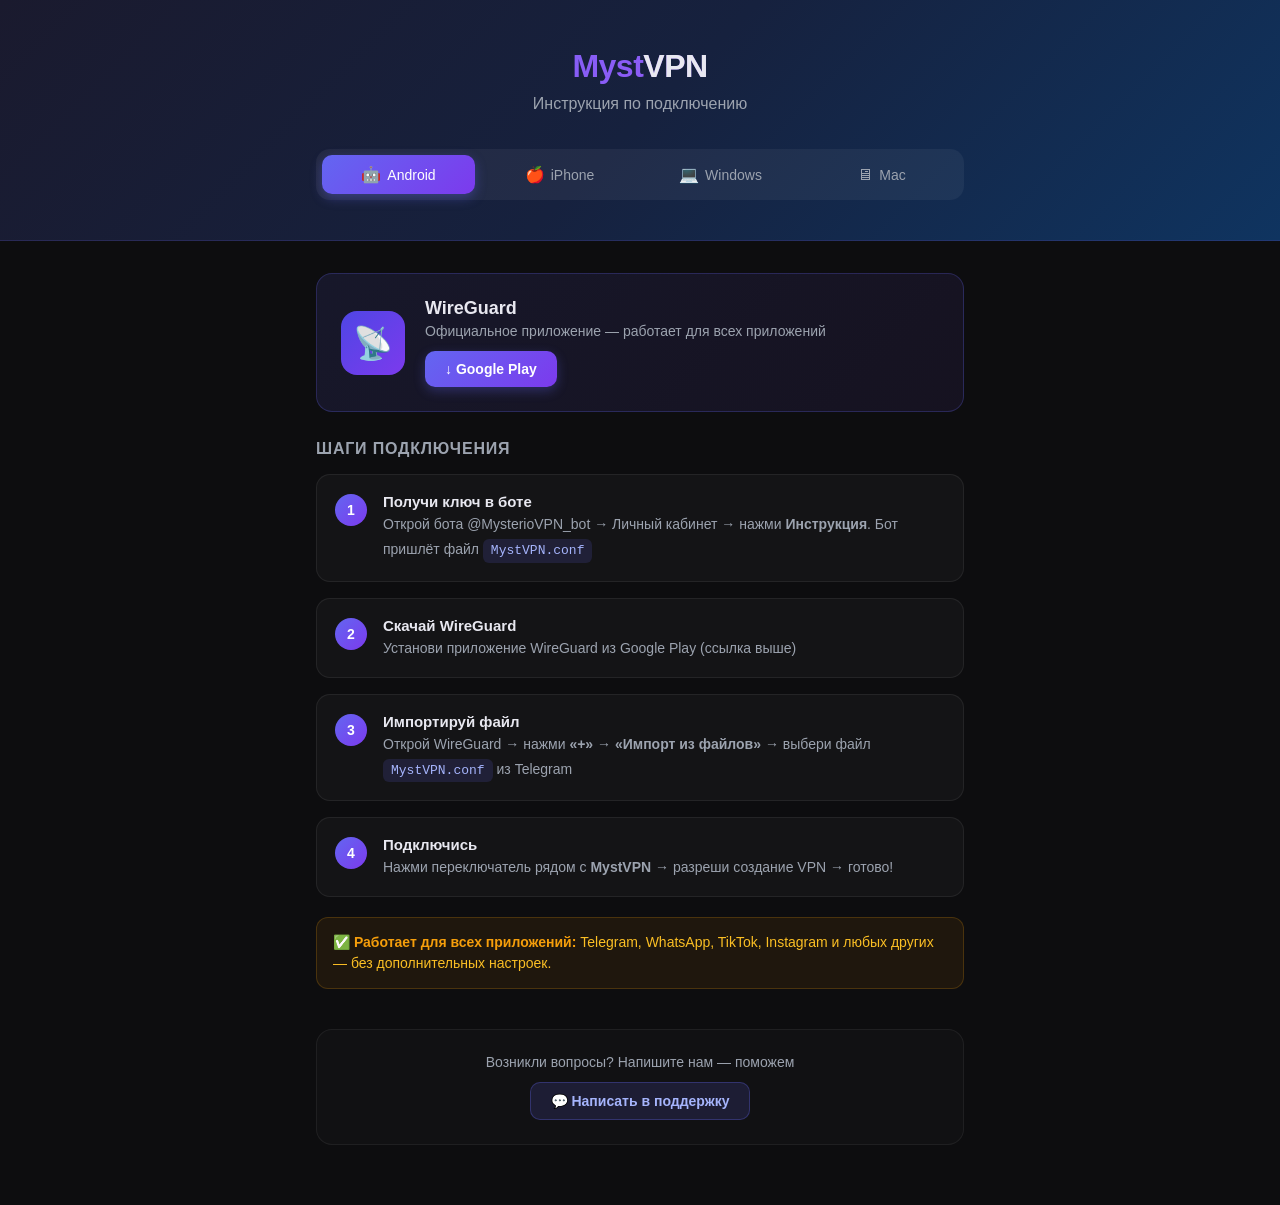
==== site/index.html @ f92db6dd "feat: сайт с инструкциями keybest.cc/guide + URL-кнопка в боте - site/index.html: красивый гайд по п" ====
<!DOCTYPE html>
<html lang="ru">
<head>
  <meta charset="UTF-8">
  <meta name="viewport" content="width=device-width, initial-scale=1.0">
  <title>MystVPN — Инструкция по подключению</title>
  <style>
    * { margin: 0; padding: 0; box-sizing: border-box; }

    body {
      font-family: -apple-system, BlinkMacSystemFont, 'Segoe UI', sans-serif;
      background: #0d0d0f;
      color: #e8e8f0;
      min-height: 100vh;
    }

    /* Header */
    header {
      background: linear-gradient(135deg, #1a1a2e 0%, #16213e 50%, #0f3460 100%);
      padding: 48px 20px 40px;
      text-align: center;
      border-bottom: 1px solid rgba(99,102,241,0.2);
    }

    .logo {
      font-size: 32px;
      font-weight: 800;
      background: linear-gradient(135deg, #6366f1, #8b5cf6, #a78bfa);
      -webkit-background-clip: text;
      -webkit-text-fill-color: transparent;
      background-clip: text;
      letter-spacing: -0.5px;
    }

    .logo span { color: #e8e8f0; -webkit-text-fill-color: #e8e8f0; }

    header p {
      margin-top: 10px;
      color: #9ca3af;
      font-size: 16px;
    }

    /* Tabs */
    .tabs-wrapper {
      max-width: 680px;
      margin: 36px auto 0;
      padding: 0 16px;
    }

    .tabs {
      display: flex;
      gap: 8px;
      background: rgba(255,255,255,0.05);
      border-radius: 14px;
      padding: 6px;
    }

    .tab {
      flex: 1;
      padding: 10px 8px;
      border: none;
      background: transparent;
      color: #9ca3af;
      font-size: 14px;
      font-weight: 500;
      border-radius: 10px;
      cursor: pointer;
      transition: all 0.2s;
      display: flex;
      align-items: center;
      justify-content: center;
      gap: 6px;
    }

    .tab:hover { color: #e8e8f0; background: rgba(255,255,255,0.06); }

    .tab.active {
      background: linear-gradient(135deg, #6366f1, #7c3aed);
      color: #fff;
      box-shadow: 0 4px 12px rgba(99,102,241,0.35);
    }

    .tab-icon { font-size: 16px; }

    /* Content */
    .content {
      max-width: 680px;
      margin: 0 auto;
      padding: 32px 16px 60px;
    }

    .platform { display: none; }
    .platform.active { display: block; }

    /* Download card */
    .download-card {
      background: linear-gradient(135deg, rgba(99,102,241,0.12), rgba(139,92,246,0.08));
      border: 1px solid rgba(99,102,241,0.25);
      border-radius: 16px;
      padding: 24px;
      margin-bottom: 28px;
      display: flex;
      align-items: center;
      gap: 20px;
    }

    .app-icon {
      width: 64px;
      height: 64px;
      border-radius: 16px;
      background: linear-gradient(135deg, #4f46e5, #7c3aed);
      display: flex;
      align-items: center;
      justify-content: center;
      font-size: 32px;
      flex-shrink: 0;
    }

    .app-info h3 { font-size: 18px; font-weight: 700; margin-bottom: 4px; }
    .app-info p { color: #9ca3af; font-size: 14px; margin-bottom: 12px; }

    .btn-download {
      display: inline-flex;
      align-items: center;
      gap: 8px;
      background: linear-gradient(135deg, #6366f1, #7c3aed);
      color: #fff;
      text-decoration: none;
      padding: 10px 20px;
      border-radius: 10px;
      font-size: 14px;
      font-weight: 600;
      transition: all 0.2s;
      box-shadow: 0 4px 12px rgba(99,102,241,0.3);
    }

    .btn-download:hover {
      transform: translateY(-1px);
      box-shadow: 0 6px 18px rgba(99,102,241,0.45);
    }

    /* Steps */
    .steps-title {
      font-size: 16px;
      font-weight: 700;
      color: #9ca3af;
      text-transform: uppercase;
      letter-spacing: 0.8px;
      margin-bottom: 16px;
    }

    .step {
      display: flex;
      gap: 16px;
      margin-bottom: 16px;
      background: rgba(255,255,255,0.03);
      border: 1px solid rgba(255,255,255,0.07);
      border-radius: 14px;
      padding: 18px;
      transition: border-color 0.2s;
    }

    .step:hover { border-color: rgba(99,102,241,0.3); }

    .step-num {
      width: 32px;
      height: 32px;
      border-radius: 50%;
      background: linear-gradient(135deg, #6366f1, #7c3aed);
      display: flex;
      align-items: center;
      justify-content: center;
      font-size: 14px;
      font-weight: 700;
      color: #fff;
      flex-shrink: 0;
      margin-top: 1px;
    }

    .step-body h4 { font-size: 15px; font-weight: 600; margin-bottom: 4px; }
    .step-body p { color: #9ca3af; font-size: 14px; line-height: 1.5; }

    .step-body code {
      display: inline-block;
      background: rgba(99,102,241,0.15);
      color: #a5b4fc;
      padding: 2px 8px;
      border-radius: 6px;
      font-family: 'SF Mono', Monaco, monospace;
      font-size: 13px;
      margin-top: 4px;
    }

    /* Note */
    .note {
      background: rgba(245,158,11,0.08);
      border: 1px solid rgba(245,158,11,0.2);
      border-radius: 12px;
      padding: 14px 16px;
      margin-top: 20px;
      color: #fbbf24;
      font-size: 14px;
      line-height: 1.5;
    }

    .note strong { color: #f59e0b; }

    /* Support */
    .support {
      text-align: center;
      margin-top: 40px;
      padding: 24px;
      background: rgba(255,255,255,0.02);
      border: 1px solid rgba(255,255,255,0.06);
      border-radius: 16px;
    }

    .support p { color: #9ca3af; font-size: 14px; margin-bottom: 12px; }

    .btn-support {
      display: inline-flex;
      align-items: center;
      gap: 8px;
      background: rgba(99,102,241,0.15);
      border: 1px solid rgba(99,102,241,0.3);
      color: #a5b4fc;
      text-decoration: none;
      padding: 10px 20px;
      border-radius: 10px;
      font-size: 14px;
      font-weight: 600;
      transition: all 0.2s;
    }

    .btn-support:hover {
      background: rgba(99,102,241,0.25);
      color: #c4b5fd;
    }

    @media (max-width: 480px) {
      .tab { font-size: 12px; padding: 9px 4px; }
      .tab-icon { font-size: 14px; }
      .download-card { flex-direction: column; text-align: center; }
    }
  </style>
</head>
<body>

<header>
  <div class="logo">Myst<span>VPN</span></div>
  <p>Инструкция по подключению</p>

  <div class="tabs-wrapper">
    <div class="tabs">
      <button class="tab active" onclick="switchTab('android')">
        <span class="tab-icon">🤖</span> Android
      </button>
      <button class="tab" onclick="switchTab('ios')">
        <span class="tab-icon">🍎</span> iPhone
      </button>
      <button class="tab" onclick="switchTab('windows')">
        <span class="tab-icon">💻</span> Windows
      </button>
      <button class="tab" onclick="switchTab('mac')">
        <span class="tab-icon">🖥</span> Mac
      </button>
    </div>
  </div>
</header>

<div class="content">

  <!-- ANDROID -->
  <div class="platform active" id="android">
    <div class="download-card">
      <div class="app-icon">📡</div>
      <div class="app-info">
        <h3>WireGuard</h3>
        <p>Официальное приложение — работает для всех приложений</p>
        <a class="btn-download" href="https://play.google.com/store/apps/details?id=com.wireguard.android" target="_blank">
          ↓ Google Play
        </a>
      </div>
    </div>

    <p class="steps-title">Шаги подключения</p>

    <div class="step">
      <div class="step-num">1</div>
      <div class="step-body">
        <h4>Получи ключ в боте</h4>
        <p>Открой бота @MysterioVPN_bot → Личный кабинет → нажми <strong>Инструкция</strong>. Бот пришлёт файл <code>MystVPN.conf</code></p>
      </div>
    </div>

    <div class="step">
      <div class="step-num">2</div>
      <div class="step-body">
        <h4>Скачай WireGuard</h4>
        <p>Установи приложение WireGuard из Google Play (ссылка выше)</p>
      </div>
    </div>

    <div class="step">
      <div class="step-num">3</div>
      <div class="step-body">
        <h4>Импортируй файл</h4>
        <p>Открой WireGuard → нажми <strong>«+»</strong> → <strong>«Импорт из файлов»</strong> → выбери файл <code>MystVPN.conf</code> из Telegram</p>
      </div>
    </div>

    <div class="step">
      <div class="step-num">4</div>
      <div class="step-body">
        <h4>Подключись</h4>
        <p>Нажми переключатель рядом с <strong>MystVPN</strong> → разреши создание VPN → готово!</p>
      </div>
    </div>

    <div class="note">
      <strong>✅ Работает для всех приложений:</strong> Telegram, WhatsApp, TikTok, Instagram и любых других — без дополнительных настроек.
    </div>
  </div>

  <!-- IOS -->
  <div class="platform" id="ios">
    <div class="download-card">
      <div class="app-icon">📡</div>
      <div class="app-info">
        <h3>WireGuard</h3>
        <p>Официальное приложение для iPhone и iPad</p>
        <a class="btn-download" href="https://apps.apple.com/us/app/wireguard/id1441195209" target="_blank">
          ↓ App Store
        </a>
      </div>
    </div>

    <p class="steps-title">Шаги подключения</p>

    <div class="step">
      <div class="step-num">1</div>
      <div class="step-body">
        <h4>Получи ключ в боте</h4>
        <p>Открой бота @MysterioVPN_bot → Личный кабинет → нажми <strong>Инструкция</strong>. Бот пришлёт файл <code>MystVPN.conf</code></p>
      </div>
    </div>

    <div class="step">
      <div class="step-num">2</div>
      <div class="step-body">
        <h4>Скачай WireGuard</h4>
        <p>Установи приложение WireGuard из App Store (ссылка выше)</p>
      </div>
    </div>

    <div class="step">
      <div class="step-num">3</div>
      <div class="step-body">
        <h4>Импортируй файл</h4>
        <p>В Telegram нажми на файл <code>MystVPN.conf</code> → кнопка «Поделиться» → выбери <strong>WireGuard</strong> → нажми «Добавить тоннель»</p>
      </div>
    </div>

    <div class="step">
      <div class="step-num">4</div>
      <div class="step-body">
        <h4>Подключись</h4>
        <p>Открой WireGuard → включи переключатель <strong>MystVPN</strong> → разреши настройки VPN → готово!</p>
      </div>
    </div>

    <div class="note">
      <strong>✅ Работает для всех приложений:</strong> Telegram, WhatsApp, TikTok, Instagram и любых других — без дополнительных настроек.
    </div>
  </div>

  <!-- WINDOWS -->
  <div class="platform" id="windows">
    <div class="download-card">
      <div class="app-icon">📡</div>
      <div class="app-info">
        <h3>WireGuard для Windows</h3>
        <p>Официальный клиент от разработчиков WireGuard</p>
        <a class="btn-download" href="https://download.wireguard.com/windows-client/wireguard-installer.exe" target="_blank">
          ↓ Скачать .exe
        </a>
      </div>
    </div>

    <p class="steps-title">Шаги подключения</p>

    <div class="step">
      <div class="step-num">1</div>
      <div class="step-body">
        <h4>Получи ключ в боте</h4>
        <p>Открой бота @MysterioVPN_bot → Личный кабинет → нажми <strong>Инструкция</strong>. Бот пришлёт файл <code>MystVPN.conf</code> — сохрани его</p>
      </div>
    </div>

    <div class="step">
      <div class="step-num">2</div>
      <div class="step-body">
        <h4>Установи WireGuard</h4>
        <p>Скачай и запусти установщик по ссылке выше (требуются права администратора)</p>
      </div>
    </div>

    <div class="step">
      <div class="step-num">3</div>
      <div class="step-body">
        <h4>Импортируй туннель</h4>
        <p>Открой WireGuard → кнопка <strong>«Импортировать туннель(и) из файла»</strong> → выбери скачанный файл <code>MystVPN.conf</code></p>
      </div>
    </div>

    <div class="step">
      <div class="step-num">4</div>
      <div class="step-body">
        <h4>Активируй</h4>
        <p>Нажми кнопку <strong>«Активировать»</strong> рядом с MystVPN → статус сменится на «Активен»</p>
      </div>
    </div>
  </div>

  <!-- MAC -->
  <div class="platform" id="mac">
    <div class="download-card">
      <div class="app-icon">📡</div>
      <div class="app-info">
        <h3>WireGuard для Mac</h3>
        <p>Официальное приложение из Mac App Store</p>
        <a class="btn-download" href="https://apps.apple.com/us/app/wireguard/id1451685025" target="_blank">
          ↓ Mac App Store
        </a>
      </div>
    </div>

    <p class="steps-title">Шаги подключения</p>

    <div class="step">
      <div class="step-num">1</div>
      <div class="step-body">
        <h4>Получи ключ в боте</h4>
        <p>Открой бота @MysterioVPN_bot → Личный кабинет → нажми <strong>Инструкция</strong>. Бот пришлёт файл <code>MystVPN.conf</code></p>
      </div>
    </div>

    <div class="step">
      <div class="step-num">2</div>
      <div class="step-body">
        <h4>Установи WireGuard</h4>
        <p>Установи из Mac App Store по ссылке выше</p>
      </div>
    </div>

    <div class="step">
      <div class="step-num">3</div>
      <div class="step-body">
        <h4>Импортируй туннель</h4>
        <p>Открой WireGuard → <strong>File → Import Tunnel(s) from File</strong> → выбери <code>MystVPN.conf</code></p>
      </div>
    </div>

    <div class="step">
      <div class="step-num">4</div>
      <div class="step-body">
        <h4>Активируй</h4>
        <p>Нажми кнопку <strong>«Activate»</strong> → разреши добавление конфигурации VPN → готово!</p>
      </div>
    </div>
  </div>

  <!-- Support -->
  <div class="support">
    <p>Возникли вопросы? Напишите нам — поможем</p>
    <a class="btn-support" href="https://t.me/Myst_support" target="_blank">
      💬 Написать в поддержку
    </a>
  </div>

</div>

<script>
  function switchTab(platform) {
    document.querySelectorAll('.tab').forEach(t => t.classList.remove('active'));
    document.querySelectorAll('.platform').forEach(p => p.classList.remove('active'));
    event.currentTarget.classList.add('active');
    document.getElementById(platform).classList.add('active');
  }
</script>

</body>
</html>
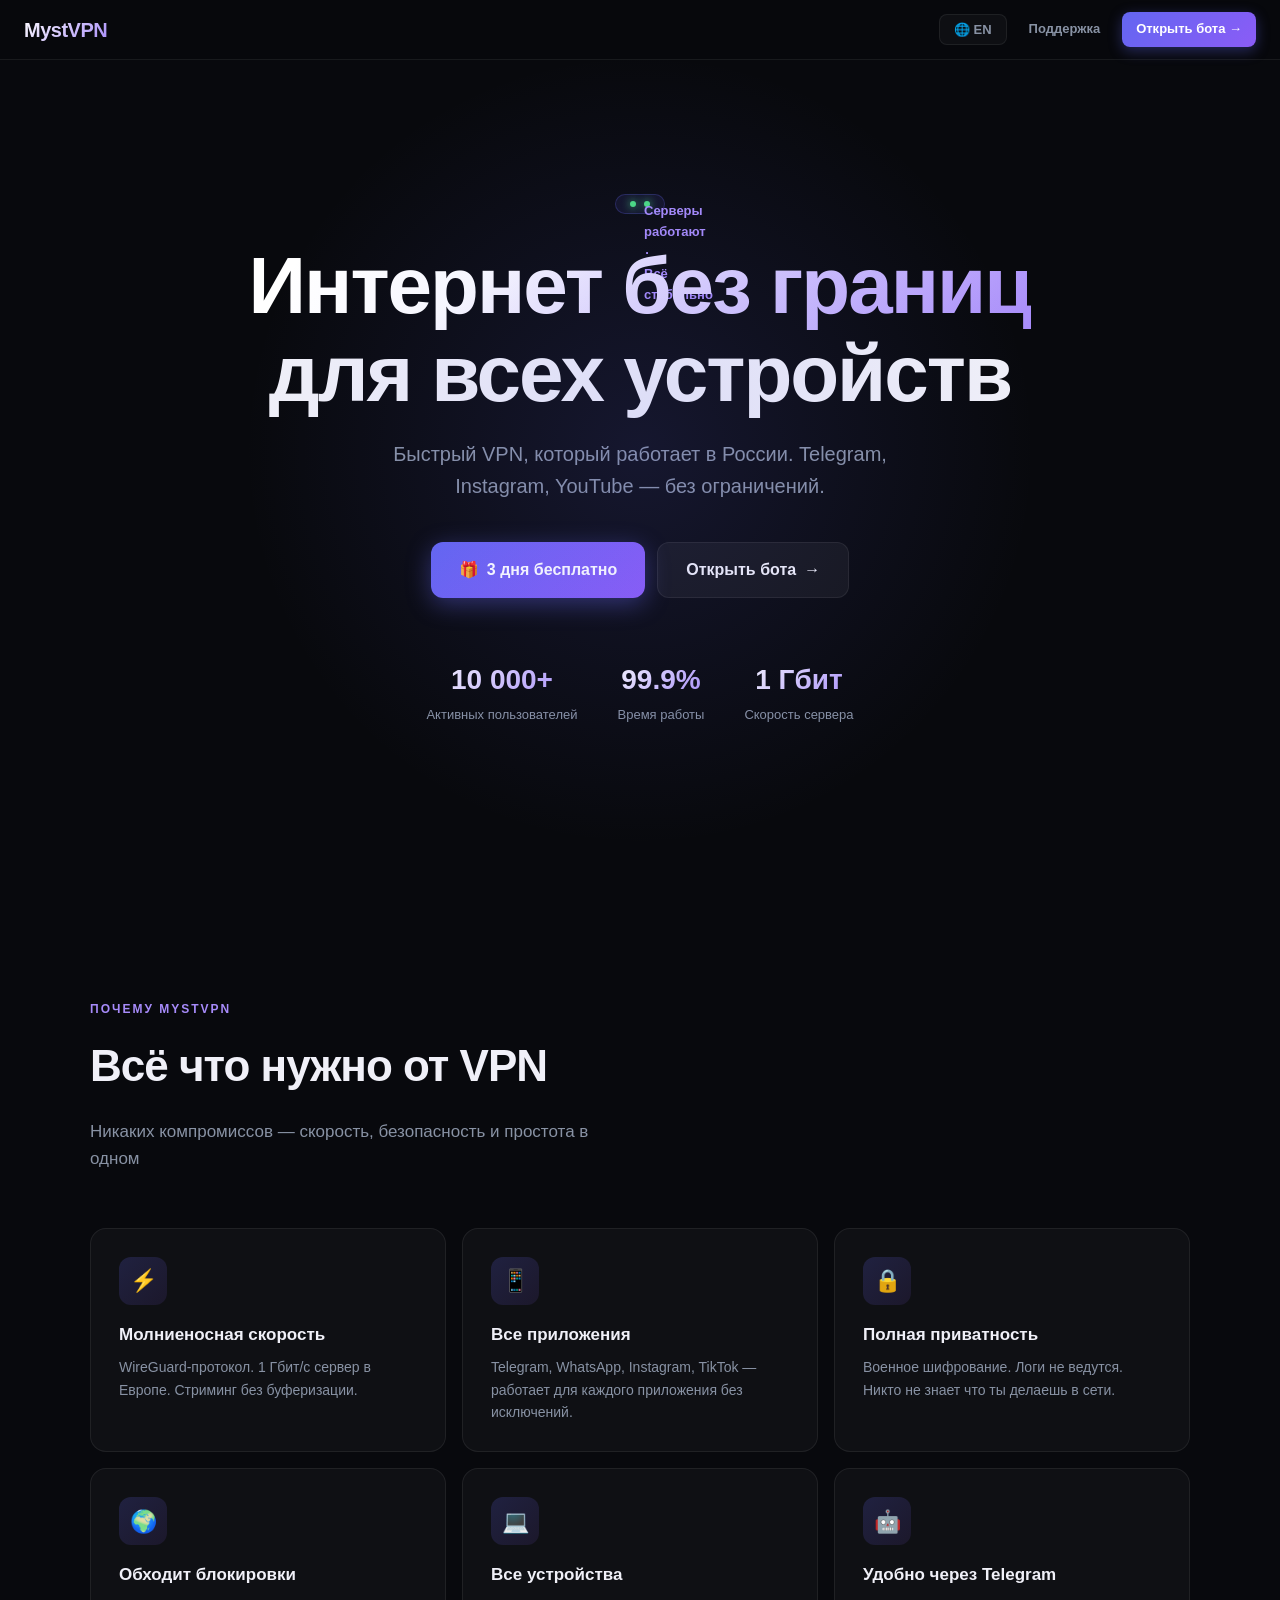
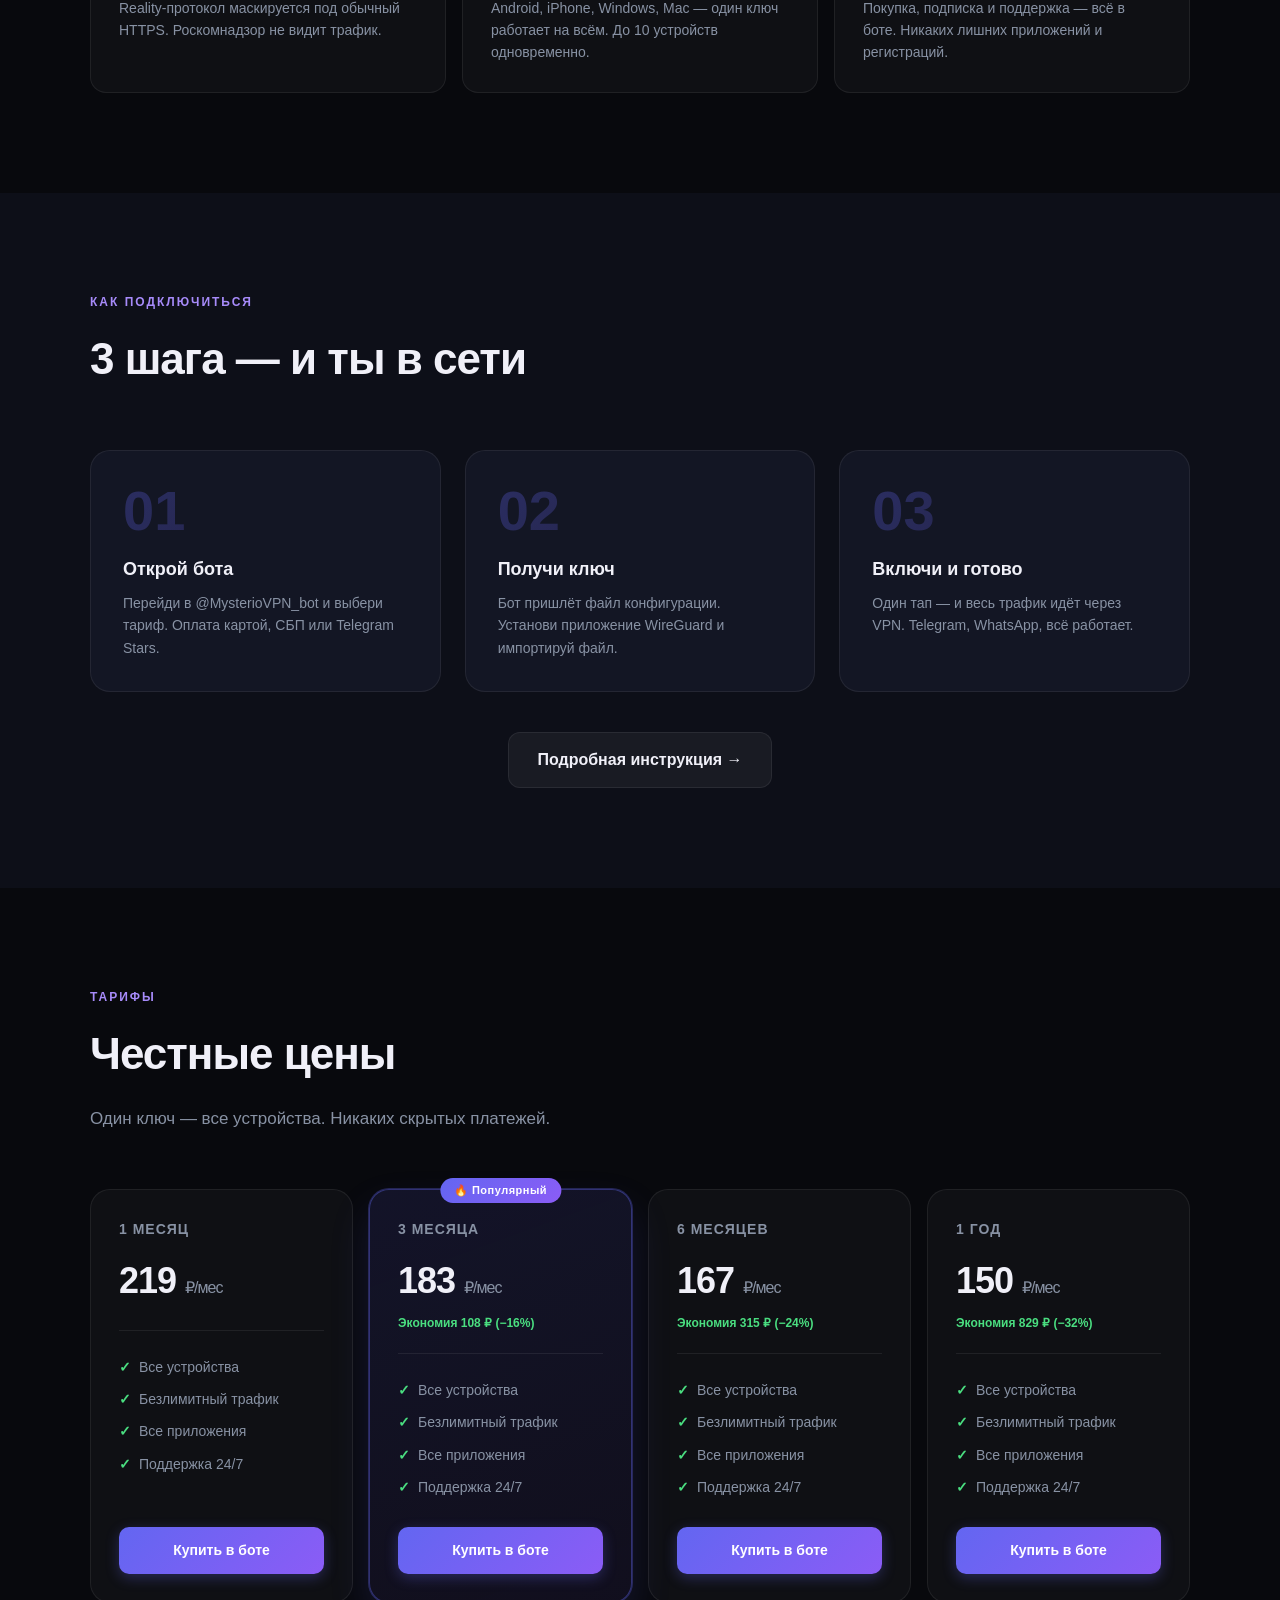
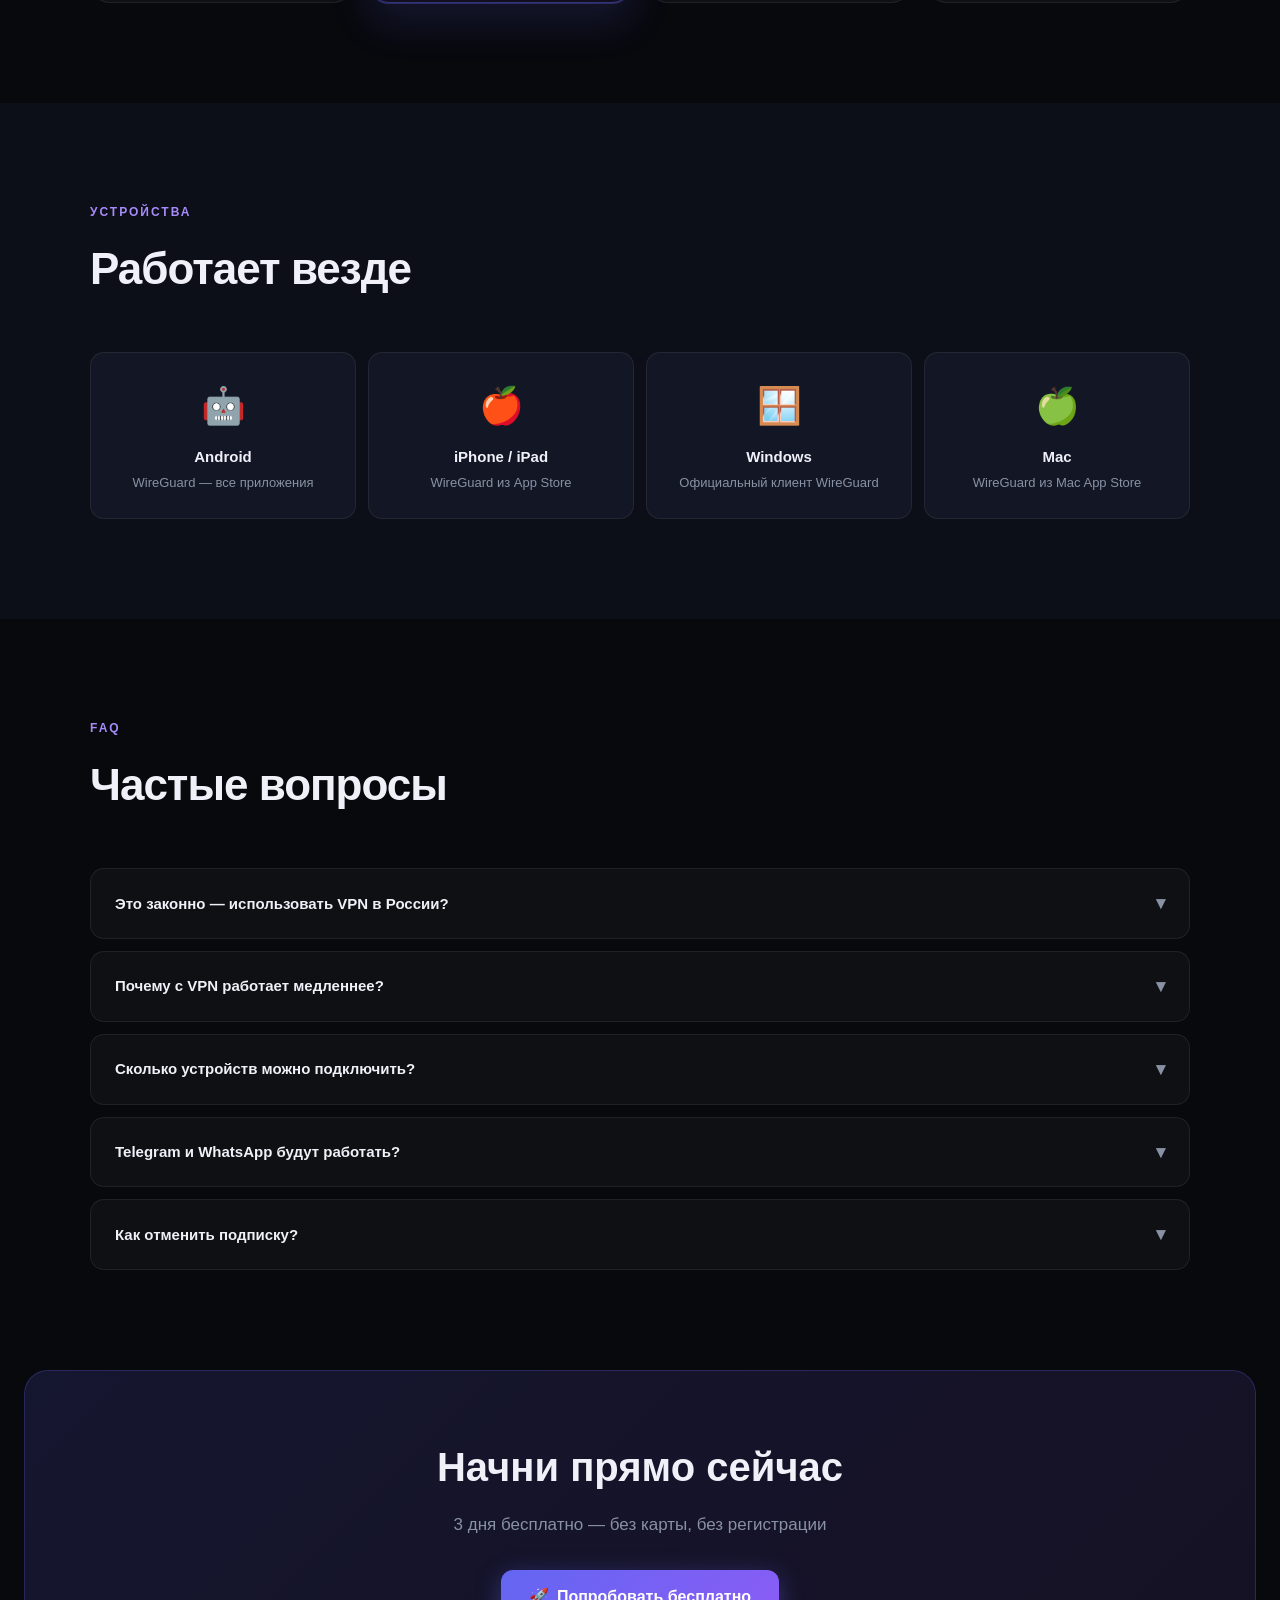
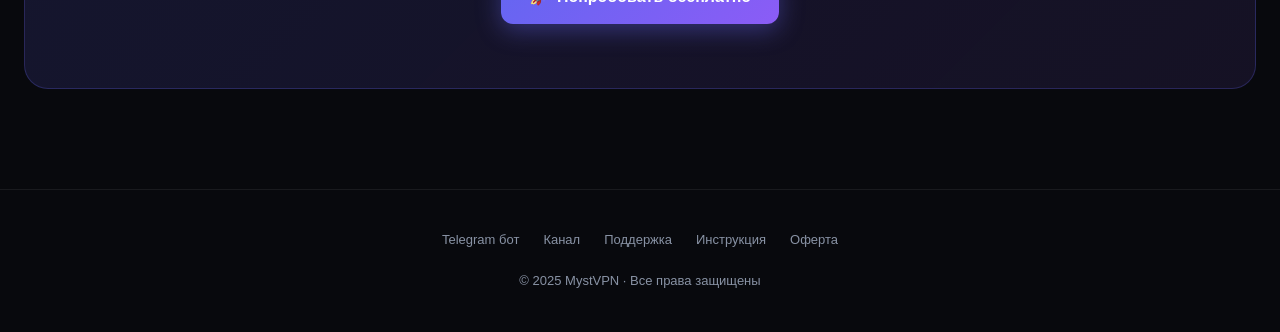
==== commit 45e5cf6f: "feat: полный сайт + fix подарки + fix рефералы + СБП для подарков САЙТ (site/index.html): - Полноцен" ====
--- a/site/index.html
+++ b/site/index.html
@@ -3,491 +3,654 @@
 <head>
   <meta charset="UTF-8">
   <meta name="viewport" content="width=device-width, initial-scale=1.0">
-  <title>MystVPN — Инструкция по подключению</title>
+  <title>MystVPN — Свободный интернет</title>
+  <meta name="description" content="Быстрый VPN для России. Работает везде — Telegram, Instagram, YouTube. От 219 ₽/мес.">
   <style>
-    * { margin: 0; padding: 0; box-sizing: border-box; }
-
+    :root {
+      --bg: #08090d;
+      --bg2: #0d0f18;
+      --bg3: #131624;
+      --border: rgba(255,255,255,0.07);
+      --accent: #6366f1;
+      --accent2: #8b5cf6;
+      --accent3: #a78bfa;
+      --text: #f0f0f8;
+      --muted: #8892a4;
+      --card: rgba(255,255,255,0.03);
+    }
+    * { margin:0; padding:0; box-sizing:border-box; }
+    html { scroll-behavior: smooth; }
     body {
       font-family: -apple-system, BlinkMacSystemFont, 'Segoe UI', sans-serif;
-      background: #0d0d0f;
-      color: #e8e8f0;
+      background: var(--bg);
+      color: var(--text);
+      line-height: 1.6;
+      overflow-x: hidden;
+    }
+
+    /* ── NAV ── */
+    nav {
+      position: fixed; top:0; left:0; right:0; z-index:100;
+      backdrop-filter: blur(20px);
+      background: rgba(8,9,13,0.85);
+      border-bottom: 1px solid var(--border);
+      padding: 0 24px;
+      height: 60px;
+      display: flex; align-items: center; justify-content: space-between;
+    }
+    .nav-logo {
+      font-size: 20px; font-weight: 800; letter-spacing: -0.5px;
+      background: linear-gradient(135deg, #fff 0%, var(--accent3) 100%);
+      -webkit-background-clip: text; -webkit-text-fill-color: transparent; background-clip: text;
+      text-decoration: none;
+    }
+    .nav-right { display:flex; align-items:center; gap:8px; }
+    .nav-btn {
+      padding: 7px 14px; border-radius: 8px; font-size:13px; font-weight:600;
+      cursor:pointer; text-decoration:none; transition: all .2s; border:none;
+    }
+    .nav-lang {
+      background: var(--card); border: 1px solid var(--border);
+      color: var(--muted); font-size:13px;
+    }
+    .nav-lang:hover { color: var(--text); border-color: rgba(255,255,255,0.15); }
+    .nav-support { background: transparent; color: var(--muted); }
+    .nav-support:hover { color: var(--text); }
+    .nav-cta {
+      background: linear-gradient(135deg, var(--accent), var(--accent2));
+      color: #fff;
+      box-shadow: 0 4px 14px rgba(99,102,241,.35);
+    }
+    .nav-cta:hover { transform: translateY(-1px); box-shadow: 0 6px 20px rgba(99,102,241,.5); }
+
+    /* ── HERO ── */
+    .hero {
       min-height: 100vh;
-    }
-
-    /* Header */
-    header {
-      background: linear-gradient(135deg, #1a1a2e 0%, #16213e 50%, #0f3460 100%);
-      padding: 48px 20px 40px;
+      display: flex; flex-direction: column; align-items: center; justify-content: center;
       text-align: center;
-      border-bottom: 1px solid rgba(99,102,241,0.2);
-    }
-
-    .logo {
-      font-size: 32px;
-      font-weight: 800;
-      background: linear-gradient(135deg, #6366f1, #8b5cf6, #a78bfa);
-      -webkit-background-clip: text;
-      -webkit-text-fill-color: transparent;
-      background-clip: text;
-      letter-spacing: -0.5px;
-    }
-
-    .logo span { color: #e8e8f0; -webkit-text-fill-color: #e8e8f0; }
-
-    header p {
-      margin-top: 10px;
-      color: #9ca3af;
-      font-size: 16px;
-    }
-
-    /* Tabs */
-    .tabs-wrapper {
-      max-width: 680px;
-      margin: 36px auto 0;
-      padding: 0 16px;
-    }
-
-    .tabs {
-      display: flex;
-      gap: 8px;
-      background: rgba(255,255,255,0.05);
-      border-radius: 14px;
-      padding: 6px;
-    }
-
-    .tab {
-      flex: 1;
-      padding: 10px 8px;
-      border: none;
-      background: transparent;
-      color: #9ca3af;
-      font-size: 14px;
-      font-weight: 500;
-      border-radius: 10px;
-      cursor: pointer;
-      transition: all 0.2s;
-      display: flex;
-      align-items: center;
-      justify-content: center;
-      gap: 6px;
-    }
-
-    .tab:hover { color: #e8e8f0; background: rgba(255,255,255,0.06); }
-
-    .tab.active {
-      background: linear-gradient(135deg, #6366f1, #7c3aed);
-      color: #fff;
-      box-shadow: 0 4px 12px rgba(99,102,241,0.35);
-    }
-
-    .tab-icon { font-size: 16px; }
-
-    /* Content */
-    .content {
-      max-width: 680px;
-      margin: 0 auto;
-      padding: 32px 16px 60px;
-    }
-
-    .platform { display: none; }
-    .platform.active { display: block; }
-
-    /* Download card */
-    .download-card {
-      background: linear-gradient(135deg, rgba(99,102,241,0.12), rgba(139,92,246,0.08));
-      border: 1px solid rgba(99,102,241,0.25);
-      border-radius: 16px;
-      padding: 24px;
-      margin-bottom: 28px;
-      display: flex;
-      align-items: center;
-      gap: 20px;
-    }
-
-    .app-icon {
-      width: 64px;
-      height: 64px;
-      border-radius: 16px;
-      background: linear-gradient(135deg, #4f46e5, #7c3aed);
-      display: flex;
-      align-items: center;
-      justify-content: center;
-      font-size: 32px;
-      flex-shrink: 0;
-    }
-
-    .app-info h3 { font-size: 18px; font-weight: 700; margin-bottom: 4px; }
-    .app-info p { color: #9ca3af; font-size: 14px; margin-bottom: 12px; }
-
-    .btn-download {
-      display: inline-flex;
-      align-items: center;
-      gap: 8px;
-      background: linear-gradient(135deg, #6366f1, #7c3aed);
-      color: #fff;
-      text-decoration: none;
-      padding: 10px 20px;
-      border-radius: 10px;
-      font-size: 14px;
-      font-weight: 600;
-      transition: all 0.2s;
-      box-shadow: 0 4px 12px rgba(99,102,241,0.3);
-    }
-
-    .btn-download:hover {
-      transform: translateY(-1px);
-      box-shadow: 0 6px 18px rgba(99,102,241,0.45);
-    }
-
-    /* Steps */
-    .steps-title {
-      font-size: 16px;
-      font-weight: 700;
-      color: #9ca3af;
-      text-transform: uppercase;
-      letter-spacing: 0.8px;
+      padding: 100px 24px 80px;
+      position: relative; overflow: hidden;
+    }
+    .hero-glow {
+      position: absolute;
+      width: 800px; height: 800px;
+      border-radius: 50%;
+      background: radial-gradient(circle, rgba(99,102,241,0.15) 0%, transparent 70%);
+      top: 50%; left: 50%; transform: translate(-50%,-50%);
+      pointer-events: none;
+    }
+    .hero-badge {
+      display: inline-flex; align-items: center; gap: 8px;
+      background: rgba(99,102,241,0.1); border: 1px solid rgba(99,102,241,0.25);
+      border-radius: 100px; padding: 6px 14px; font-size: 13px; color: var(--accent3);
+      margin-bottom: 28px; font-weight: 600;
+    }
+    .hero-badge span { width:6px; height:6px; border-radius:50%; background:#4ade80; display:inline-block; box-shadow: 0 0 8px #4ade80; }
+    .hero h1 {
+      font-size: clamp(36px, 7vw, 80px); font-weight: 800; letter-spacing: -2px;
+      line-height: 1.1; margin-bottom: 20px; max-width: 800px;
+    }
+    .hero h1 .grad {
+      background: linear-gradient(135deg, #fff 30%, var(--accent3) 100%);
+      -webkit-background-clip: text; -webkit-text-fill-color: transparent; background-clip: text;
+    }
+    .hero p {
+      font-size: clamp(16px, 2.5vw, 20px); color: var(--muted);
+      max-width: 500px; margin: 0 auto 40px;
+    }
+    .hero-btns { display:flex; gap:12px; flex-wrap:wrap; justify-content:center; }
+    .btn-primary {
+      display: inline-flex; align-items: center; gap: 8px;
+      background: linear-gradient(135deg, var(--accent), var(--accent2));
+      color: #fff; text-decoration: none; padding: 14px 28px; border-radius: 12px;
+      font-size: 16px; font-weight: 700; transition: all .2s;
+      box-shadow: 0 6px 24px rgba(99,102,241,.4);
+    }
+    .btn-primary:hover { transform: translateY(-2px); box-shadow: 0 10px 32px rgba(99,102,241,.6); }
+    .btn-secondary {
+      display: inline-flex; align-items: center; gap: 8px;
+      background: rgba(255,255,255,0.05); border: 1px solid var(--border);
+      color: var(--text); text-decoration: none; padding: 14px 28px; border-radius: 12px;
+      font-size: 16px; font-weight: 600; transition: all .2s;
+    }
+    .btn-secondary:hover { background: rgba(255,255,255,0.09); border-color: rgba(255,255,255,0.15); }
+    .hero-stats {
+      display: flex; gap: 40px; margin-top: 60px; flex-wrap: wrap; justify-content: center;
+    }
+    .stat { text-align: center; }
+    .stat-num { font-size: 28px; font-weight: 800; background: linear-gradient(135deg, #fff, var(--accent3)); -webkit-background-clip: text; -webkit-text-fill-color: transparent; background-clip: text; }
+    .stat-label { font-size: 13px; color: var(--muted); margin-top: 2px; }
+
+    /* ── SECTION COMMON ── */
+    section { padding: 100px 24px; }
+    .container { max-width: 1100px; margin: 0 auto; }
+    .section-label {
+      font-size: 12px; font-weight: 700; letter-spacing: 2px; text-transform: uppercase;
+      color: var(--accent3); margin-bottom: 12px;
+    }
+    .section-title {
+      font-size: clamp(28px, 4vw, 44px); font-weight: 800; letter-spacing: -1px;
       margin-bottom: 16px;
     }
-
-    .step {
-      display: flex;
-      gap: 16px;
+    .section-sub { font-size: 17px; color: var(--muted); max-width: 500px; }
+
+    /* ── FEATURES ── */
+    .features-grid {
+      display: grid; grid-template-columns: repeat(auto-fit, minmax(300px, 1fr));
+      gap: 16px; margin-top: 56px;
+    }
+    .feature-card {
+      background: var(--card); border: 1px solid var(--border);
+      border-radius: 16px; padding: 28px;
+      transition: all .2s;
+    }
+    .feature-card:hover { border-color: rgba(99,102,241,.3); transform: translateY(-2px); }
+    .feature-icon {
+      width: 48px; height: 48px; border-radius: 12px; margin-bottom: 16px;
+      display: flex; align-items: center; justify-content: center; font-size: 22px;
+      background: linear-gradient(135deg, rgba(99,102,241,.2), rgba(139,92,246,.1));
+    }
+    .feature-card h3 { font-size: 17px; font-weight: 700; margin-bottom: 8px; }
+    .feature-card p { font-size: 14px; color: var(--muted); line-height: 1.6; }
+
+    /* ── HOW IT WORKS ── */
+    .how-section { background: var(--bg2); }
+    .steps { display: grid; grid-template-columns: repeat(auto-fit, minmax(260px, 1fr)); gap: 24px; margin-top: 56px; }
+    .step-card {
+      position: relative; padding: 32px; background: var(--bg3);
+      border: 1px solid var(--border); border-radius: 20px;
+    }
+    .step-num {
+      font-size: 56px; font-weight: 900; line-height: 1;
+      background: linear-gradient(135deg, rgba(99,102,241,.3), rgba(139,92,246,.1));
+      -webkit-background-clip: text; -webkit-text-fill-color: transparent; background-clip: text;
       margin-bottom: 16px;
-      background: rgba(255,255,255,0.03);
-      border: 1px solid rgba(255,255,255,0.07);
-      border-radius: 14px;
-      padding: 18px;
-      transition: border-color 0.2s;
-    }
-
-    .step:hover { border-color: rgba(99,102,241,0.3); }
-
-    .step-num {
-      width: 32px;
-      height: 32px;
-      border-radius: 50%;
-      background: linear-gradient(135deg, #6366f1, #7c3aed);
-      display: flex;
-      align-items: center;
-      justify-content: center;
-      font-size: 14px;
-      font-weight: 700;
-      color: #fff;
-      flex-shrink: 0;
-      margin-top: 1px;
-    }
-
-    .step-body h4 { font-size: 15px; font-weight: 600; margin-bottom: 4px; }
-    .step-body p { color: #9ca3af; font-size: 14px; line-height: 1.5; }
-
-    .step-body code {
-      display: inline-block;
-      background: rgba(99,102,241,0.15);
-      color: #a5b4fc;
-      padding: 2px 8px;
-      border-radius: 6px;
-      font-family: 'SF Mono', Monaco, monospace;
-      font-size: 13px;
-      margin-top: 4px;
-    }
-
-    /* Note */
-    .note {
-      background: rgba(245,158,11,0.08);
-      border: 1px solid rgba(245,158,11,0.2);
-      border-radius: 12px;
-      padding: 14px 16px;
-      margin-top: 20px;
-      color: #fbbf24;
-      font-size: 14px;
-      line-height: 1.5;
-    }
-
-    .note strong { color: #f59e0b; }
-
-    /* Support */
-    .support {
-      text-align: center;
-      margin-top: 40px;
-      padding: 24px;
-      background: rgba(255,255,255,0.02);
-      border: 1px solid rgba(255,255,255,0.06);
-      border-radius: 16px;
-    }
-
-    .support p { color: #9ca3af; font-size: 14px; margin-bottom: 12px; }
-
-    .btn-support {
-      display: inline-flex;
-      align-items: center;
-      gap: 8px;
-      background: rgba(99,102,241,0.15);
-      border: 1px solid rgba(99,102,241,0.3);
-      color: #a5b4fc;
-      text-decoration: none;
-      padding: 10px 20px;
-      border-radius: 10px;
-      font-size: 14px;
-      font-weight: 600;
-      transition: all 0.2s;
-    }
-
-    .btn-support:hover {
-      background: rgba(99,102,241,0.25);
-      color: #c4b5fd;
-    }
-
-    @media (max-width: 480px) {
-      .tab { font-size: 12px; padding: 9px 4px; }
-      .tab-icon { font-size: 14px; }
-      .download-card { flex-direction: column; text-align: center; }
+    }
+    .step-card h3 { font-size: 18px; font-weight: 700; margin-bottom: 8px; }
+    .step-card p { font-size: 14px; color: var(--muted); }
+
+    /* ── PRICING ── */
+    .pricing-grid {
+      display: grid; grid-template-columns: repeat(auto-fit, minmax(220px, 1fr));
+      gap: 16px; margin-top: 56px;
+    }
+    .price-card {
+      background: var(--card); border: 1px solid var(--border);
+      border-radius: 20px; padding: 28px; position: relative; transition: all .2s;
+      display: flex; flex-direction: column;
+    }
+    .price-card:hover { border-color: rgba(99,102,241,.35); transform: translateY(-3px); }
+    .price-card.popular {
+      background: linear-gradient(160deg, rgba(99,102,241,.12), rgba(139,92,246,.07));
+      border-color: rgba(99,102,241,.4);
+      box-shadow: 0 0 0 1px rgba(99,102,241,.3), 0 20px 40px rgba(99,102,241,.15);
+    }
+    .popular-badge {
+      position: absolute; top: -12px; left: 50%; transform: translateX(-50%);
+      background: linear-gradient(135deg, var(--accent), var(--accent2));
+      color: #fff; font-size: 11px; font-weight: 700; padding: 4px 14px;
+      border-radius: 100px; white-space: nowrap; letter-spacing: 0.5px;
+    }
+    .price-period { font-size: 14px; color: var(--muted); margin-bottom: 12px; font-weight: 600; text-transform: uppercase; letter-spacing: 1px; }
+    .price-amount { font-size: 36px; font-weight: 800; letter-spacing: -1px; }
+    .price-amount span { font-size: 16px; font-weight: 500; color: var(--muted); }
+    .price-save { font-size: 12px; color: #4ade80; font-weight: 700; margin-top: 4px; }
+    .price-divider { border: none; border-top: 1px solid var(--border); margin: 20px 0; }
+    .price-features { flex: 1; list-style: none; }
+    .price-features li { font-size: 14px; color: var(--muted); padding: 5px 0; display: flex; align-items: center; gap: 8px; }
+    .price-features li::before { content: "✓"; color: #4ade80; font-weight: 700; flex-shrink: 0; }
+    .price-btn {
+      display: block; text-align: center; margin-top: 24px;
+      background: linear-gradient(135deg, var(--accent), var(--accent2));
+      color: #fff; text-decoration: none; padding: 12px 20px; border-radius: 10px;
+      font-size: 14px; font-weight: 700; transition: all .2s;
+      box-shadow: 0 4px 14px rgba(99,102,241,.3);
+    }
+    .price-btn:hover { transform: translateY(-1px); box-shadow: 0 8px 20px rgba(99,102,241,.5); }
+
+    /* ── PLATFORMS ── */
+    .platforms-section { background: var(--bg2); }
+    .platforms-grid {
+      display: grid; grid-template-columns: repeat(auto-fit, minmax(200px, 1fr));
+      gap: 12px; margin-top: 48px;
+    }
+    .platform-card {
+      background: var(--bg3); border: 1px solid var(--border); border-radius: 14px;
+      padding: 24px; text-align: center; transition: all .2s;
+    }
+    .platform-card:hover { border-color: rgba(99,102,241,.3); }
+    .platform-icon { font-size: 36px; margin-bottom: 10px; }
+    .platform-card h4 { font-size: 15px; font-weight: 700; margin-bottom: 4px; }
+    .platform-card p { font-size: 13px; color: var(--muted); }
+
+    /* ── FAQ ── */
+    .faq-list { margin-top: 48px; display: flex; flex-direction: column; gap: 12px; }
+    .faq-item {
+      background: var(--card); border: 1px solid var(--border); border-radius: 14px;
+      overflow: hidden; cursor: pointer;
+    }
+    .faq-question {
+      padding: 20px 24px; font-size: 15px; font-weight: 600;
+      display: flex; justify-content: space-between; align-items: center; gap: 16px;
+    }
+    .faq-arrow { color: var(--muted); font-size: 18px; transition: transform .2s; flex-shrink: 0; }
+    .faq-item.open .faq-arrow { transform: rotate(180deg); }
+    .faq-answer {
+      padding: 0 24px; max-height: 0; overflow: hidden; transition: max-height .3s ease, padding .3s;
+      font-size: 14px; color: var(--muted); line-height: 1.7;
+    }
+    .faq-item.open .faq-answer { max-height: 300px; padding: 0 24px 20px; }
+
+    /* ── CTA BANNER ── */
+    .cta-banner {
+      background: linear-gradient(135deg, rgba(99,102,241,.15) 0%, rgba(139,92,246,.1) 100%);
+      border: 1px solid rgba(99,102,241,.25); border-radius: 24px;
+      padding: 64px 40px; text-align: center; margin: 0 24px;
+    }
+    .cta-banner h2 { font-size: clamp(24px,4vw,40px); font-weight: 800; margin-bottom: 12px; }
+    .cta-banner p { color: var(--muted); font-size: 17px; margin-bottom: 32px; }
+
+    /* ── FOOTER ── */
+    footer {
+      border-top: 1px solid var(--border); padding: 40px 24px;
+      text-align: center; color: var(--muted); font-size: 13px;
+    }
+    .footer-links { display: flex; gap: 24px; justify-content: center; margin-bottom: 20px; flex-wrap: wrap; }
+    .footer-links a { color: var(--muted); text-decoration: none; transition: color .2s; }
+    .footer-links a:hover { color: var(--text); }
+
+    /* ── UTILS ── */
+    @media (max-width: 600px) {
+      nav { padding: 0 16px; }
+      .nav-support { display: none; }
+      .hero-stats { gap: 24px; }
+      .cta-banner { padding: 40px 24px; margin: 0 16px; }
     }
   </style>
 </head>
 <body>
 
-<header>
-  <div class="logo">Myst<span>VPN</span></div>
-  <p>Инструкция по подключению</p>
-
-  <div class="tabs-wrapper">
-    <div class="tabs">
-      <button class="tab active" onclick="switchTab('android')">
-        <span class="tab-icon">🤖</span> Android
-      </button>
-      <button class="tab" onclick="switchTab('ios')">
-        <span class="tab-icon">🍎</span> iPhone
-      </button>
-      <button class="tab" onclick="switchTab('windows')">
-        <span class="tab-icon">💻</span> Windows
-      </button>
-      <button class="tab" onclick="switchTab('mac')">
-        <span class="tab-icon">🖥</span> Mac
-      </button>
+<!-- NAV -->
+<nav>
+  <a href="#" class="nav-logo">MystVPN</a>
+  <div class="nav-right">
+    <button class="nav-btn nav-lang" onclick="toggleLang()" id="langBtn">🌐 EN</button>
+    <a href="https://t.me/Myst_support" target="_blank" class="nav-btn nav-support" data-i18n="nav_support">Поддержка</a>
+    <a href="https://t.me/MysterioVPN_bot" target="_blank" class="nav-btn nav-cta" data-i18n="nav_open">Открыть бота →</a>
+  </div>
+</nav>
+
+<!-- HERO -->
+<section class="hero">
+  <div class="hero-glow"></div>
+  <div class="hero-badge">
+    <span></span>
+    <span data-i18n="badge">Серверы работают · Всё стабильно</span>
+  </div>
+  <h1>
+    <span class="grad" data-i18n="hero_title">Интернет без границ</span><br>
+    <span data-i18n="hero_title2">для всех устройств</span>
+  </h1>
+  <p data-i18n="hero_sub">Быстрый VPN, который работает в России. Telegram, Instagram, YouTube — без ограничений.</p>
+  <div class="hero-btns">
+    <a href="https://t.me/MysterioVPN_bot?start=trial" target="_blank" class="btn-primary">
+      🎁 <span data-i18n="hero_cta">3 дня бесплатно</span>
+    </a>
+    <a href="https://t.me/MysterioVPN_bot" target="_blank" class="btn-secondary">
+      <span data-i18n="hero_cta2">Открыть бота</span> →
+    </a>
+  </div>
+  <div class="hero-stats">
+    <div class="stat"><div class="stat-num">10 000+</div><div class="stat-label" data-i18n="stat1">Активных пользователей</div></div>
+    <div class="stat"><div class="stat-num">99.9%</div><div class="stat-label" data-i18n="stat2">Время работы</div></div>
+    <div class="stat"><div class="stat-num">1 Гбит</div><div class="stat-label" data-i18n="stat3">Скорость сервера</div></div>
+  </div>
+</section>
+
+<!-- FEATURES -->
+<section id="features">
+  <div class="container">
+    <div class="section-label" data-i18n="feat_label">Почему MystVPN</div>
+    <h2 class="section-title" data-i18n="feat_title">Всё что нужно от VPN</h2>
+    <p class="section-sub" data-i18n="feat_sub">Никаких компромиссов — скорость, безопасность и простота в одном</p>
+    <div class="features-grid">
+      <div class="feature-card">
+        <div class="feature-icon">⚡</div>
+        <h3 data-i18n="f1_title">Молниеносная скорость</h3>
+        <p data-i18n="f1_sub">WireGuard-протокол. 1 Гбит/с сервер в Европе. Стриминг без буферизации.</p>
+      </div>
+      <div class="feature-card">
+        <div class="feature-icon">📱</div>
+        <h3 data-i18n="f2_title">Все приложения</h3>
+        <p data-i18n="f2_sub">Telegram, WhatsApp, Instagram, TikTok — работает для каждого приложения без исключений.</p>
+      </div>
+      <div class="feature-card">
+        <div class="feature-icon">🔒</div>
+        <h3 data-i18n="f3_title">Полная приватность</h3>
+        <p data-i18n="f3_sub">Военное шифрование. Логи не ведутся. Никто не знает что ты делаешь в сети.</p>
+      </div>
+      <div class="feature-card">
+        <div class="feature-icon">🌍</div>
+        <h3 data-i18n="f4_title">Обходит блокировки</h3>
+        <p data-i18n="f4_sub">Reality-протокол маскируется под обычный HTTPS. Роскомнадзор не видит трафик.</p>
+      </div>
+      <div class="feature-card">
+        <div class="feature-icon">💻</div>
+        <h3 data-i18n="f5_title">Все устройства</h3>
+        <p data-i18n="f5_sub">Android, iPhone, Windows, Mac — один ключ работает на всём. До 10 устройств одновременно.</p>
+      </div>
+      <div class="feature-card">
+        <div class="feature-icon">🤖</div>
+        <h3 data-i18n="f6_title">Удобно через Telegram</h3>
+        <p data-i18n="f6_sub">Покупка, подписка и поддержка — всё в боте. Никаких лишних приложений и регистраций.</p>
+      </div>
     </div>
   </div>
-</header>
-
-<div class="content">
-
-  <!-- ANDROID -->
-  <div class="platform active" id="android">
-    <div class="download-card">
-      <div class="app-icon">📡</div>
-      <div class="app-info">
-        <h3>WireGuard</h3>
-        <p>Официальное приложение — работает для всех приложений</p>
-        <a class="btn-download" href="https://play.google.com/store/apps/details?id=com.wireguard.android" target="_blank">
-          ↓ Google Play
-        </a>
+</section>
+
+<!-- HOW IT WORKS -->
+<section class="how-section" id="how">
+  <div class="container">
+    <div class="section-label" data-i18n="how_label">Как подключиться</div>
+    <h2 class="section-title" data-i18n="how_title">3 шага — и ты в сети</h2>
+    <div class="steps">
+      <div class="step-card">
+        <div class="step-num">01</div>
+        <h3 data-i18n="s1_title">Открой бота</h3>
+        <p data-i18n="s1_sub">Перейди в @MysterioVPN_bot и выбери тариф. Оплата картой, СБП или Telegram Stars.</p>
+      </div>
+      <div class="step-card">
+        <div class="step-num">02</div>
+        <h3 data-i18n="s2_title">Получи ключ</h3>
+        <p data-i18n="s2_sub">Бот пришлёт файл конфигурации. Установи приложение WireGuard и импортируй файл.</p>
+      </div>
+      <div class="step-card">
+        <div class="step-num">03</div>
+        <h3 data-i18n="s3_title">Включи и готово</h3>
+        <p data-i18n="s3_sub">Один тап — и весь трафик идёт через VPN. Telegram, WhatsApp, всё работает.</p>
       </div>
     </div>
-
-    <p class="steps-title">Шаги подключения</p>
-
-    <div class="step">
-      <div class="step-num">1</div>
-      <div class="step-body">
-        <h4>Получи ключ в боте</h4>
-        <p>Открой бота @MysterioVPN_bot → Личный кабинет → нажми <strong>Инструкция</strong>. Бот пришлёт файл <code>MystVPN.conf</code></p>
-      </div>
+    <div style="text-align:center; margin-top:40px;">
+      <a href="https://keybest.cc/guide/" target="_blank" class="btn-secondary" data-i18n="how_more">Подробная инструкция →</a>
     </div>
-
-    <div class="step">
-      <div class="step-num">2</div>
-      <div class="step-body">
-        <h4>Скачай WireGuard</h4>
-        <p>Установи приложение WireGuard из Google Play (ссылка выше)</p>
+  </div>
+</section>
+
+<!-- PRICING -->
+<section id="pricing">
+  <div class="container">
+    <div class="section-label" data-i18n="price_label">Тарифы</div>
+    <h2 class="section-title" data-i18n="price_title">Честные цены</h2>
+    <p class="section-sub" data-i18n="price_sub">Один ключ — все устройства. Никаких скрытых платежей.</p>
+    <div class="pricing-grid">
+      <div class="price-card">
+        <div class="price-period" data-i18n="p1_period">1 месяц</div>
+        <div class="price-amount">219 <span>₽/мес</span></div>
+        <hr class="price-divider">
+        <ul class="price-features">
+          <li data-i18n="pf1">Все устройства</li>
+          <li data-i18n="pf2">Безлимитный трафик</li>
+          <li data-i18n="pf3">Все приложения</li>
+          <li data-i18n="pf4">Поддержка 24/7</li>
+        </ul>
+        <a href="https://t.me/MysterioVPN_bot" target="_blank" class="price-btn" data-i18n="price_btn">Купить в боте</a>
+      </div>
+      <div class="price-card popular">
+        <div class="popular-badge" data-i18n="popular_badge">🔥 Популярный</div>
+        <div class="price-period" data-i18n="p2_period">3 месяца</div>
+        <div class="price-amount">183 <span>₽/мес</span></div>
+        <div class="price-save" data-i18n="p2_save">Экономия 108 ₽ (−16%)</div>
+        <hr class="price-divider">
+        <ul class="price-features">
+          <li data-i18n="pf1">Все устройства</li>
+          <li data-i18n="pf2">Безлимитный трафик</li>
+          <li data-i18n="pf3">Все приложения</li>
+          <li data-i18n="pf4">Поддержка 24/7</li>
+        </ul>
+        <a href="https://t.me/MysterioVPN_bot" target="_blank" class="price-btn" data-i18n="price_btn">Купить в боте</a>
+      </div>
+      <div class="price-card">
+        <div class="price-period" data-i18n="p3_period">6 месяцев</div>
+        <div class="price-amount">167 <span>₽/мес</span></div>
+        <div class="price-save" data-i18n="p3_save">Экономия 315 ₽ (−24%)</div>
+        <hr class="price-divider">
+        <ul class="price-features">
+          <li data-i18n="pf1">Все устройства</li>
+          <li data-i18n="pf2">Безлимитный трафик</li>
+          <li data-i18n="pf3">Все приложения</li>
+          <li data-i18n="pf4">Поддержка 24/7</li>
+        </ul>
+        <a href="https://t.me/MysterioVPN_bot" target="_blank" class="price-btn" data-i18n="price_btn">Купить в боте</a>
+      </div>
+      <div class="price-card">
+        <div class="price-period" data-i18n="p4_period">1 год</div>
+        <div class="price-amount">150 <span>₽/мес</span></div>
+        <div class="price-save" data-i18n="p4_save">Экономия 829 ₽ (−32%)</div>
+        <hr class="price-divider">
+        <ul class="price-features">
+          <li data-i18n="pf1">Все устройства</li>
+          <li data-i18n="pf2">Безлимитный трафик</li>
+          <li data-i18n="pf3">Все приложения</li>
+          <li data-i18n="pf4">Поддержка 24/7</li>
+        </ul>
+        <a href="https://t.me/MysterioVPN_bot" target="_blank" class="price-btn" data-i18n="price_btn">Купить в боте</a>
       </div>
     </div>
-
-    <div class="step">
-      <div class="step-num">3</div>
-      <div class="step-body">
-        <h4>Импортируй файл</h4>
-        <p>Открой WireGuard → нажми <strong>«+»</strong> → <strong>«Импорт из файлов»</strong> → выбери файл <code>MystVPN.conf</code> из Telegram</p>
+  </div>
+</section>
+
+<!-- PLATFORMS -->
+<section class="platforms-section" id="platforms">
+  <div class="container">
+    <div class="section-label" data-i18n="plat_label">Устройства</div>
+    <h2 class="section-title" data-i18n="plat_title">Работает везде</h2>
+    <div class="platforms-grid">
+      <div class="platform-card">
+        <div class="platform-icon">🤖</div>
+        <h4>Android</h4>
+        <p data-i18n="plat_android">WireGuard — все приложения</p>
+      </div>
+      <div class="platform-card">
+        <div class="platform-icon">🍎</div>
+        <h4>iPhone / iPad</h4>
+        <p data-i18n="plat_ios">WireGuard из App Store</p>
+      </div>
+      <div class="platform-card">
+        <div class="platform-icon">🪟</div>
+        <h4>Windows</h4>
+        <p data-i18n="plat_win">Официальный клиент WireGuard</p>
+      </div>
+      <div class="platform-card">
+        <div class="platform-icon">🍏</div>
+        <h4>Mac</h4>
+        <p data-i18n="plat_mac">WireGuard из Mac App Store</p>
       </div>
     </div>
-
-    <div class="step">
-      <div class="step-num">4</div>
-      <div class="step-body">
-        <h4>Подключись</h4>
-        <p>Нажми переключатель рядом с <strong>MystVPN</strong> → разреши создание VPN → готово!</p>
+  </div>
+</section>
+
+<!-- FAQ -->
+<section id="faq">
+  <div class="container">
+    <div class="section-label">FAQ</div>
+    <h2 class="section-title" data-i18n="faq_title">Частые вопросы</h2>
+    <div class="faq-list">
+      <div class="faq-item" onclick="toggleFaq(this)">
+        <div class="faq-question">
+          <span data-i18n="faq1_q">Это законно — использовать VPN в России?</span>
+          <span class="faq-arrow">▾</span>
+        </div>
+        <div class="faq-answer" data-i18n="faq1_a">Да. Использование VPN физическими лицами не запрещено и не штрафуется. Запрет касается только провайдеров, не подключившихся к реестру Роскомнадзора — это не касается пользователей.</div>
+      </div>
+      <div class="faq-item" onclick="toggleFaq(this)">
+        <div class="faq-question">
+          <span data-i18n="faq2_q">Почему с VPN работает медленнее?</span>
+          <span class="faq-arrow">▾</span>
+        </div>
+        <div class="faq-answer" data-i18n="faq2_a">MystVPN использует WireGuard — самый быстрый VPN-протокол в мире. Скорость сервера 1 Гбит/с. Замедление обычно не ощущается при просмотре видео и серфинге.</div>
+      </div>
+      <div class="faq-item" onclick="toggleFaq(this)">
+        <div class="faq-question">
+          <span data-i18n="faq3_q">Сколько устройств можно подключить?</span>
+          <span class="faq-arrow">▾</span>
+        </div>
+        <div class="faq-answer" data-i18n="faq3_a">До 10 устройств одновременно на одну подписку. Телефон, планшет, ноутбук, ПК — всё можно использовать параллельно.</div>
+      </div>
+      <div class="faq-item" onclick="toggleFaq(this)">
+        <div class="faq-question">
+          <span data-i18n="faq4_q">Telegram и WhatsApp будут работать?</span>
+          <span class="faq-arrow">▾</span>
+        </div>
+        <div class="faq-answer" data-i18n="faq4_a">Да, обязательно. WireGuard работает на уровне ядра ОС и направляет через себя 100% трафика — включая Telegram, WhatsApp, любые другие приложения.</div>
+      </div>
+      <div class="faq-item" onclick="toggleFaq(this)">
+        <div class="faq-question">
+          <span data-i18n="faq5_q">Как отменить подписку?</span>
+          <span class="faq-arrow">▾</span>
+        </div>
+        <div class="faq-answer" data-i18n="faq5_a">Через бота: Личный кабинет → Отменить подписку. Никаких обязательств — подписка не продлевается автоматически без вашего согласия.</div>
       </div>
     </div>
-
-    <div class="note">
-      <strong>✅ Работает для всех приложений:</strong> Telegram, WhatsApp, TikTok, Instagram и любых других — без дополнительных настроек.
-    </div>
-  </div>
-
-  <!-- IOS -->
-  <div class="platform" id="ios">
-    <div class="download-card">
-      <div class="app-icon">📡</div>
-      <div class="app-info">
-        <h3>WireGuard</h3>
-        <p>Официальное приложение для iPhone и iPad</p>
-        <a class="btn-download" href="https://apps.apple.com/us/app/wireguard/id1441195209" target="_blank">
-          ↓ App Store
-        </a>
-      </div>
-    </div>
-
-    <p class="steps-title">Шаги подключения</p>
-
-    <div class="step">
-      <div class="step-num">1</div>
-      <div class="step-body">
-        <h4>Получи ключ в боте</h4>
-        <p>Открой бота @MysterioVPN_bot → Личный кабинет → нажми <strong>Инструкция</strong>. Бот пришлёт файл <code>MystVPN.conf</code></p>
-      </div>
-    </div>
-
-    <div class="step">
-      <div class="step-num">2</div>
-      <div class="step-body">
-        <h4>Скачай WireGuard</h4>
-        <p>Установи приложение WireGuard из App Store (ссылка выше)</p>
-      </div>
-    </div>
-
-    <div class="step">
-      <div class="step-num">3</div>
-      <div class="step-body">
-        <h4>Импортируй файл</h4>
-        <p>В Telegram нажми на файл <code>MystVPN.conf</code> → кнопка «Поделиться» → выбери <strong>WireGuard</strong> → нажми «Добавить тоннель»</p>
-      </div>
-    </div>
-
-    <div class="step">
-      <div class="step-num">4</div>
-      <div class="step-body">
-        <h4>Подключись</h4>
-        <p>Открой WireGuard → включи переключатель <strong>MystVPN</strong> → разреши настройки VPN → готово!</p>
-      </div>
-    </div>
-
-    <div class="note">
-      <strong>✅ Работает для всех приложений:</strong> Telegram, WhatsApp, TikTok, Instagram и любых других — без дополнительных настроек.
-    </div>
-  </div>
-
-  <!-- WINDOWS -->
-  <div class="platform" id="windows">
-    <div class="download-card">
-      <div class="app-icon">📡</div>
-      <div class="app-info">
-        <h3>WireGuard для Windows</h3>
-        <p>Официальный клиент от разработчиков WireGuard</p>
-        <a class="btn-download" href="https://download.wireguard.com/windows-client/wireguard-installer.exe" target="_blank">
-          ↓ Скачать .exe
-        </a>
-      </div>
-    </div>
-
-    <p class="steps-title">Шаги подключения</p>
-
-    <div class="step">
-      <div class="step-num">1</div>
-      <div class="step-body">
-        <h4>Получи ключ в боте</h4>
-        <p>Открой бота @MysterioVPN_bot → Личный кабинет → нажми <strong>Инструкция</strong>. Бот пришлёт файл <code>MystVPN.conf</code> — сохрани его</p>
-      </div>
-    </div>
-
-    <div class="step">
-      <div class="step-num">2</div>
-      <div class="step-body">
-        <h4>Установи WireGuard</h4>
-        <p>Скачай и запусти установщик по ссылке выше (требуются права администратора)</p>
-      </div>
-    </div>
-
-    <div class="step">
-      <div class="step-num">3</div>
-      <div class="step-body">
-        <h4>Импортируй туннель</h4>
-        <p>Открой WireGuard → кнопка <strong>«Импортировать туннель(и) из файла»</strong> → выбери скачанный файл <code>MystVPN.conf</code></p>
-      </div>
-    </div>
-
-    <div class="step">
-      <div class="step-num">4</div>
-      <div class="step-body">
-        <h4>Активируй</h4>
-        <p>Нажми кнопку <strong>«Активировать»</strong> рядом с MystVPN → статус сменится на «Активен»</p>
-      </div>
-    </div>
-  </div>
-
-  <!-- MAC -->
-  <div class="platform" id="mac">
-    <div class="download-card">
-      <div class="app-icon">📡</div>
-      <div class="app-info">
-        <h3>WireGuard для Mac</h3>
-        <p>Официальное приложение из Mac App Store</p>
-        <a class="btn-download" href="https://apps.apple.com/us/app/wireguard/id1451685025" target="_blank">
-          ↓ Mac App Store
-        </a>
-      </div>
-    </div>
-
-    <p class="steps-title">Шаги подключения</p>
-
-    <div class="step">
-      <div class="step-num">1</div>
-      <div class="step-body">
-        <h4>Получи ключ в боте</h4>
-        <p>Открой бота @MysterioVPN_bot → Личный кабинет → нажми <strong>Инструкция</strong>. Бот пришлёт файл <code>MystVPN.conf</code></p>
-      </div>
-    </div>
-
-    <div class="step">
-      <div class="step-num">2</div>
-      <div class="step-body">
-        <h4>Установи WireGuard</h4>
-        <p>Установи из Mac App Store по ссылке выше</p>
-      </div>
-    </div>
-
-    <div class="step">
-      <div class="step-num">3</div>
-      <div class="step-body">
-        <h4>Импортируй туннель</h4>
-        <p>Открой WireGuard → <strong>File → Import Tunnel(s) from File</strong> → выбери <code>MystVPN.conf</code></p>
-      </div>
-    </div>
-
-    <div class="step">
-      <div class="step-num">4</div>
-      <div class="step-body">
-        <h4>Активируй</h4>
-        <p>Нажми кнопку <strong>«Activate»</strong> → разреши добавление конфигурации VPN → готово!</p>
-      </div>
-    </div>
-  </div>
-
-  <!-- Support -->
-  <div class="support">
-    <p>Возникли вопросы? Напишите нам — поможем</p>
-    <a class="btn-support" href="https://t.me/Myst_support" target="_blank">
-      💬 Написать в поддержку
+  </div>
+</section>
+
+<!-- CTA BANNER -->
+<section style="padding: 0 0 100px;">
+  <div class="cta-banner">
+    <h2 data-i18n="cta_title">Начни прямо сейчас</h2>
+    <p data-i18n="cta_sub">3 дня бесплатно — без карты, без регистрации</p>
+    <a href="https://t.me/MysterioVPN_bot?start=trial" target="_blank" class="btn-primary">
+      🚀 <span data-i18n="cta_btn">Попробовать бесплатно</span>
     </a>
   </div>
-
-</div>
+</section>
+
+<!-- FOOTER -->
+<footer>
+  <div class="footer-links">
+    <a href="https://t.me/MysterioVPN_bot" target="_blank" data-i18n="foot_bot">Telegram бот</a>
+    <a href="https://t.me/MysterioVPN" target="_blank" data-i18n="foot_channel">Канал</a>
+    <a href="https://t.me/Myst_support" target="_blank" data-i18n="foot_support">Поддержка</a>
+    <a href="https://keybest.cc/guide/" data-i18n="foot_guide">Инструкция</a>
+    <a href="https://teletype.in/@mystadm/X2oafHAItL9" target="_blank" data-i18n="foot_oferta">Оферта</a>
+  </div>
+  <div>© 2025 MystVPN · <span data-i18n="foot_copy">Все права защищены</span></div>
+</footer>
 
 <script>
-  function switchTab(platform) {
-    document.querySelectorAll('.tab').forEach(t => t.classList.remove('active'));
-    document.querySelectorAll('.platform').forEach(p => p.classList.remove('active'));
-    event.currentTarget.classList.add('active');
-    document.getElementById(platform).classList.add('active');
+const translations = {
+  ru: {
+    nav_support:"Поддержка", nav_open:"Открыть бота →",
+    badge:"Серверы работают · Всё стабильно",
+    hero_title:"Интернет без границ", hero_title2:"для всех устройств",
+    hero_sub:"Быстрый VPN, который работает в России. Telegram, Instagram, YouTube — без ограничений.",
+    hero_cta:"3 дня бесплатно", hero_cta2:"Открыть бота",
+    stat1:"Активных пользователей", stat2:"Время работы", stat3:"Скорость сервера",
+    feat_label:"Почему MystVPN", feat_title:"Всё что нужно от VPN",
+    feat_sub:"Никаких компромиссов — скорость, безопасность и простота в одном",
+    f1_title:"Молниеносная скорость", f1_sub:"WireGuard-протокол. 1 Гбит/с сервер в Европе. Стриминг без буферизации.",
+    f2_title:"Все приложения", f2_sub:"Telegram, WhatsApp, Instagram, TikTok — работает для каждого приложения без исключений.",
+    f3_title:"Полная приватность", f3_sub:"Военное шифрование. Логи не ведутся. Никто не знает что ты делаешь в сети.",
+    f4_title:"Обходит блокировки", f4_sub:"Reality-протокол маскируется под обычный HTTPS. Роскомнадзор не видит трафик.",
+    f5_title:"Все устройства", f5_sub:"Android, iPhone, Windows, Mac — один ключ работает на всём. До 10 устройств одновременно.",
+    f6_title:"Удобно через Telegram", f6_sub:"Покупка, подписка и поддержка — всё в боте. Никаких лишних приложений.",
+    how_label:"Как подключиться", how_title:"3 шага — и ты в сети",
+    s1_title:"Открой бота", s1_sub:"Перейди в @MysterioVPN_bot и выбери тариф. Оплата картой, СБП или Telegram Stars.",
+    s2_title:"Получи ключ", s2_sub:"Бот пришлёт файл конфигурации. Установи WireGuard и импортируй файл.",
+    s3_title:"Включи и готово", s3_sub:"Один тап — и весь трафик идёт через VPN. Все приложения работают.",
+    how_more:"Подробная инструкция →",
+    price_label:"Тарифы", price_title:"Честные цены",
+    price_sub:"Один ключ — все устройства. Никаких скрытых платежей.",
+    p1_period:"1 месяц", p2_period:"3 месяца", p3_period:"6 месяцев", p4_period:"1 год",
+    p2_save:"Экономия 108 ₽ (−16%)", p3_save:"Экономия 315 ₽ (−24%)", p4_save:"Экономия 829 ₽ (−32%)",
+    popular_badge:"🔥 Популярный",
+    pf1:"Все устройства", pf2:"Безлимитный трафик", pf3:"Все приложения", pf4:"Поддержка 24/7",
+    price_btn:"Купить в боте",
+    plat_label:"Устройства", plat_title:"Работает везде",
+    plat_android:"WireGuard — все приложения", plat_ios:"WireGuard из App Store",
+    plat_win:"Официальный клиент WireGuard", plat_mac:"WireGuard из Mac App Store",
+    faq_title:"Частые вопросы",
+    faq1_q:"Это законно — использовать VPN в России?",
+    faq1_a:"Да. Использование VPN физическими лицами не запрещено и не штрафуется. Запрет касается только провайдеров.",
+    faq2_q:"Почему с VPN работает медленнее?",
+    faq2_a:"MystVPN использует WireGuard — самый быстрый протокол. Скорость сервера 1 Гбит/с. Замедление обычно не ощущается.",
+    faq3_q:"Сколько устройств можно подключить?",
+    faq3_a:"До 10 устройств одновременно на одну подписку. Телефон, планшет, ноутбук, ПК — всё параллельно.",
+    faq4_q:"Telegram и WhatsApp будут работать?",
+    faq4_a:"Да. WireGuard работает на уровне ядра ОС — 100% трафика через VPN, включая Telegram и WhatsApp.",
+    faq5_q:"Как отменить подписку?",
+    faq5_a:"Через бота: Личный кабинет → Отменить подписку. Автоматического продления нет.",
+    cta_title:"Начни прямо сейчас", cta_sub:"3 дня бесплатно — без карты, без регистрации", cta_btn:"Попробовать бесплатно",
+    foot_bot:"Telegram бот", foot_channel:"Канал", foot_support:"Поддержка",
+    foot_guide:"Инструкция", foot_oferta:"Оферта", foot_copy:"Все права защищены",
+  },
+  en: {
+    nav_support:"Support", nav_open:"Open bot →",
+    badge:"Servers running · All stable",
+    hero_title:"Internet without limits", hero_title2:"for all your devices",
+    hero_sub:"Fast VPN that works in Russia. Telegram, Instagram, YouTube — unrestricted.",
+    hero_cta:"3 days free", hero_cta2:"Open bot",
+    stat1:"Active users", stat2:"Uptime", stat3:"Server speed",
+    feat_label:"Why MystVPN", feat_title:"Everything you need from a VPN",
+    feat_sub:"No compromises — speed, security and simplicity in one",
+    f1_title:"Lightning speed", f1_sub:"WireGuard protocol. 1 Gbps server in Europe. Streaming without buffering.",
+    f2_title:"All apps", f2_sub:"Telegram, WhatsApp, Instagram, TikTok — works for every app without exceptions.",
+    f3_title:"Full privacy", f3_sub:"Military-grade encryption. No logs. Nobody knows what you do online.",
+    f4_title:"Bypasses blocks", f4_sub:"Reality protocol disguises as regular HTTPS. Undetectable by censorship systems.",
+    f5_title:"All devices", f5_sub:"Android, iPhone, Windows, Mac — one key works on everything. Up to 10 devices at once.",
+    f6_title:"Easy via Telegram", f6_sub:"Purchase, subscription and support — all in the bot. No extra apps needed.",
+    how_label:"How to connect", how_title:"3 steps to get started",
+    s1_title:"Open the bot", s1_sub:"Go to @MysterioVPN_bot and choose a plan. Pay by card, SBP or Telegram Stars.",
+    s2_title:"Get your key", s2_sub:"The bot sends a config file. Install WireGuard and import the file.",
+    s3_title:"Turn on and done", s3_sub:"One tap — all traffic goes through VPN. Every app works.",
+    how_more:"Full setup guide →",
+    price_label:"Pricing", price_title:"Fair prices",
+    price_sub:"One key — all devices. No hidden fees.",
+    p1_period:"1 month", p2_period:"3 months", p3_period:"6 months", p4_period:"1 year",
+    p2_save:"Save 108 ₽ (−16%)", p3_save:"Save 315 ₽ (−24%)", p4_save:"Save 829 ₽ (−32%)",
+    popular_badge:"🔥 Most popular",
+    pf1:"All devices", pf2:"Unlimited traffic", pf3:"All apps", pf4:"24/7 support",
+    price_btn:"Buy in bot",
+    plat_label:"Devices", plat_title:"Works everywhere",
+    plat_android:"WireGuard — all apps", plat_ios:"WireGuard from App Store",
+    plat_win:"Official WireGuard client", plat_mac:"WireGuard from Mac App Store",
+    faq_title:"Frequently asked questions",
+    faq1_q:"Is it legal to use a VPN in Russia?",
+    faq1_a:"Yes. Using VPN by individuals is not prohibited or penalized. Restrictions apply to providers, not users.",
+    faq2_q:"Why is it slower with a VPN?",
+    faq2_a:"MystVPN uses WireGuard — the fastest protocol. Server speed is 1 Gbps. Slowdown is usually imperceptible.",
+    faq3_q:"How many devices can I connect?",
+    faq3_a:"Up to 10 devices simultaneously on one subscription. Phone, tablet, laptop, PC — all at once.",
+    faq4_q:"Will Telegram and WhatsApp work?",
+    faq4_a:"Yes. WireGuard operates at the OS kernel level — 100% of traffic goes through VPN, including Telegram and WhatsApp.",
+    faq5_q:"How to cancel subscription?",
+    faq5_a:"Via the bot: Personal Cabinet → Cancel subscription. No automatic renewal without your consent.",
+    cta_title:"Start right now", cta_sub:"3 days free — no card, no registration", cta_btn:"Try for free",
+    foot_bot:"Telegram bot", foot_channel:"Channel", foot_support:"Support",
+    foot_guide:"Setup guide", foot_oferta:"Terms", foot_copy:"All rights reserved",
   }
+};
+
+let currentLang = 'ru';
+
+function applyLang(lang) {
+  const t = translations[lang];
+  document.querySelectorAll('[data-i18n]').forEach(el => {
+    const key = el.getAttribute('data-i18n');
+    if (t[key]) el.textContent = t[key];
+  });
+  document.getElementById('langBtn').textContent = lang === 'ru' ? '🌐 EN' : '🌐 RU';
+  document.documentElement.lang = lang;
+}
+
+function toggleLang() {
+  currentLang = currentLang === 'ru' ? 'en' : 'ru';
+  applyLang(currentLang);
+}
+
+function toggleFaq(el) {
+  el.classList.toggle('open');
+}
 </script>
-
 </body>
 </html>
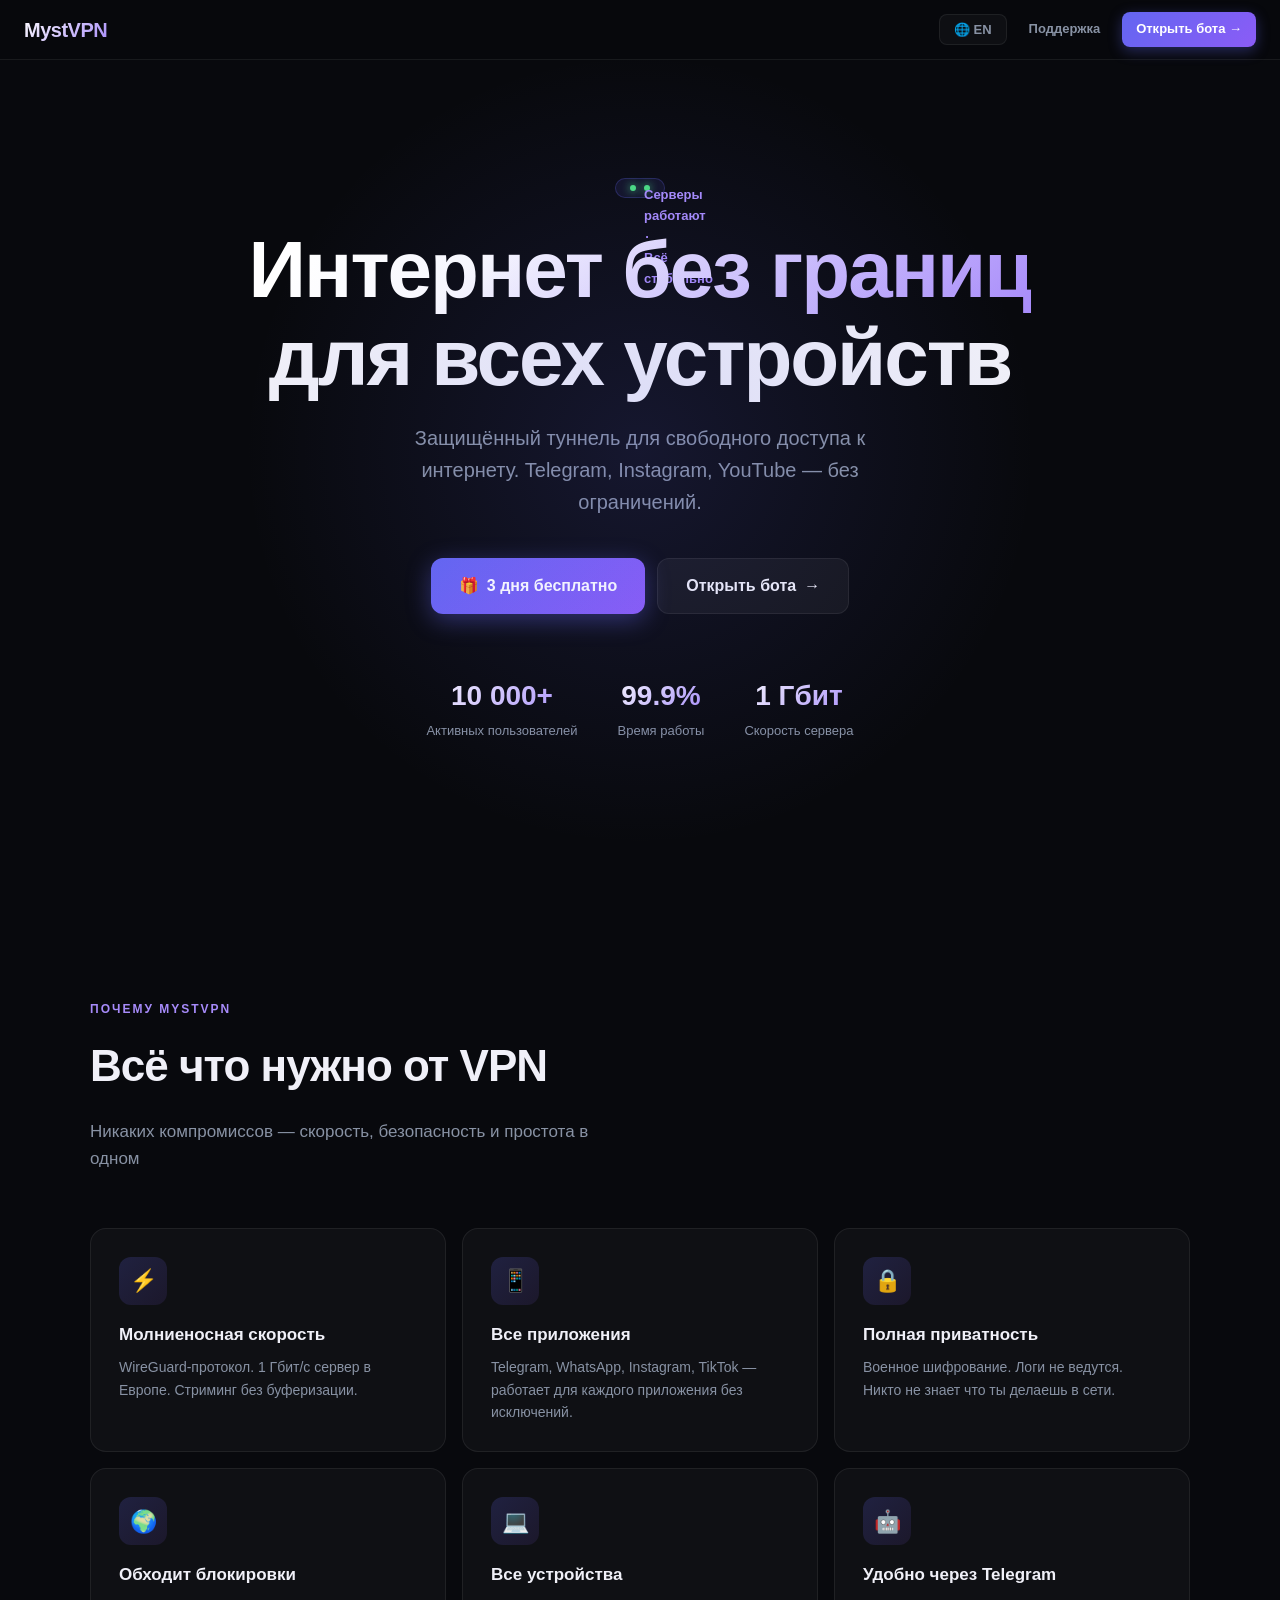
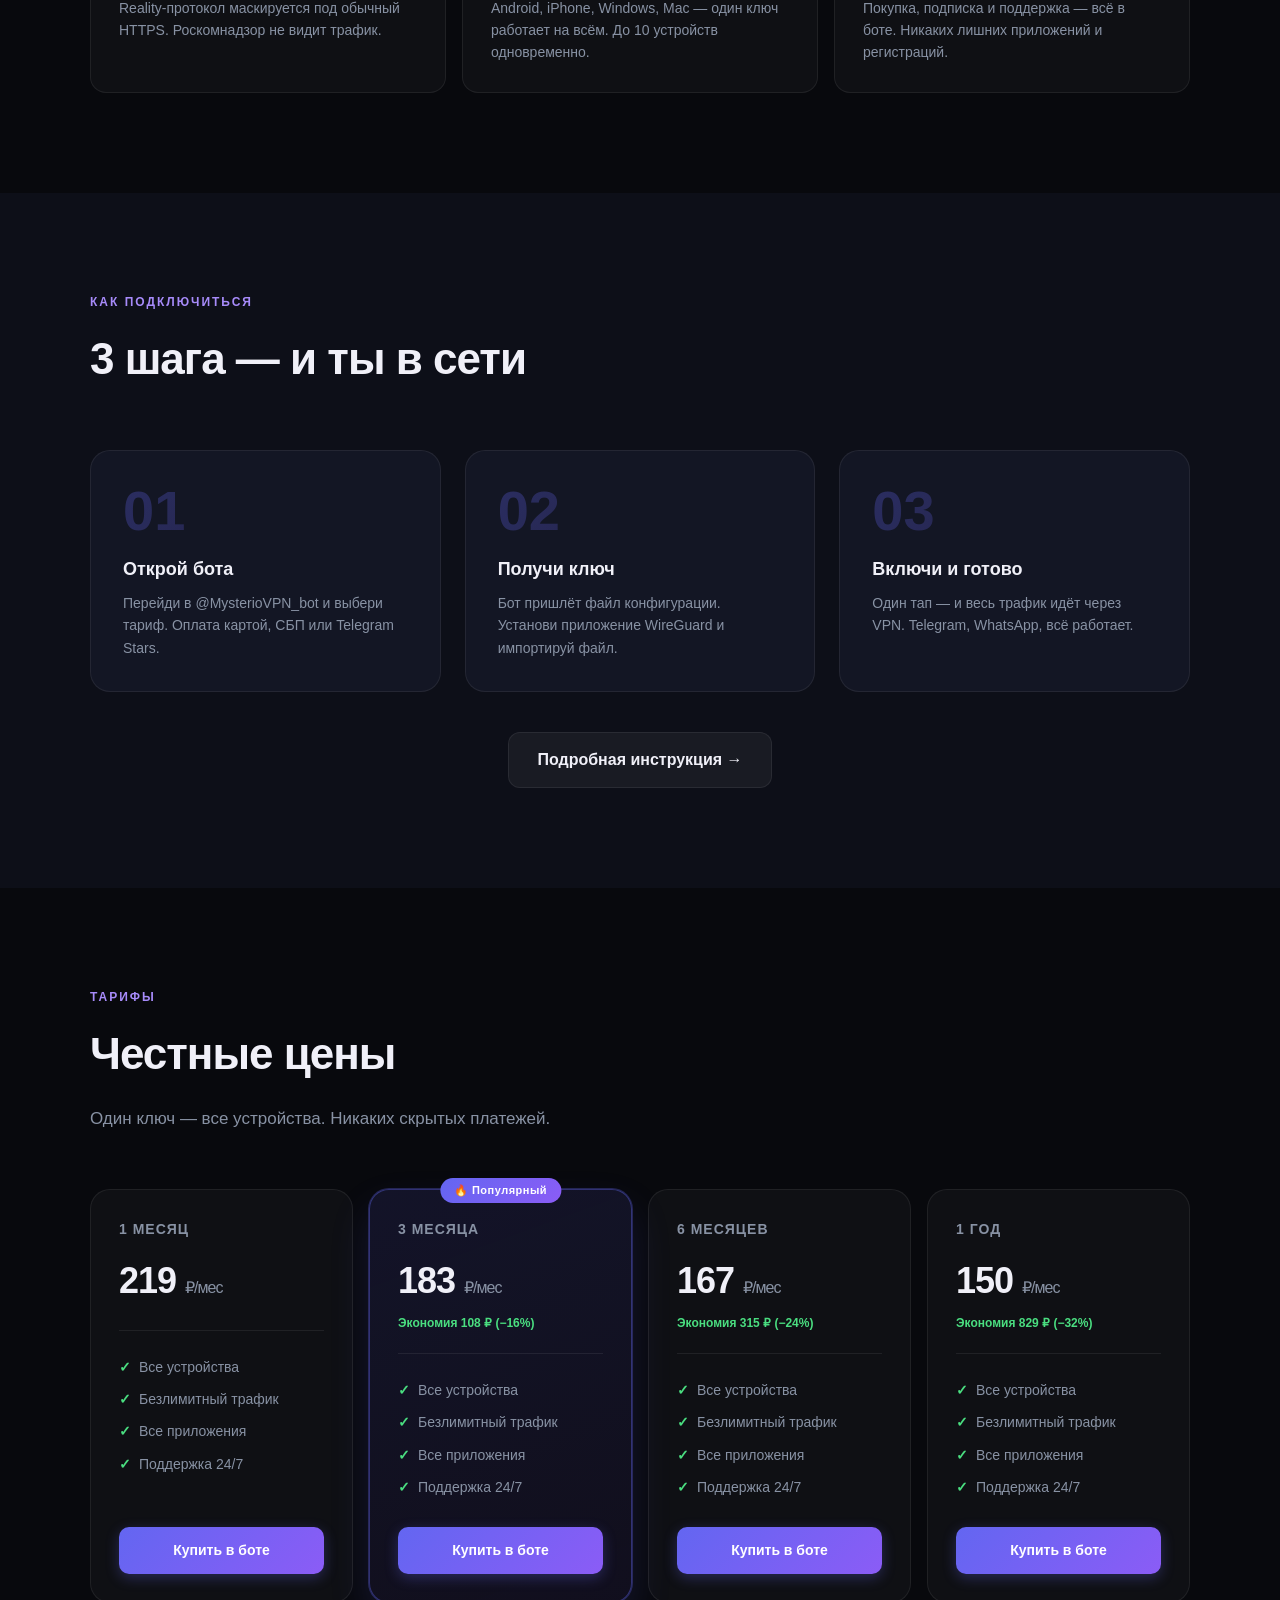
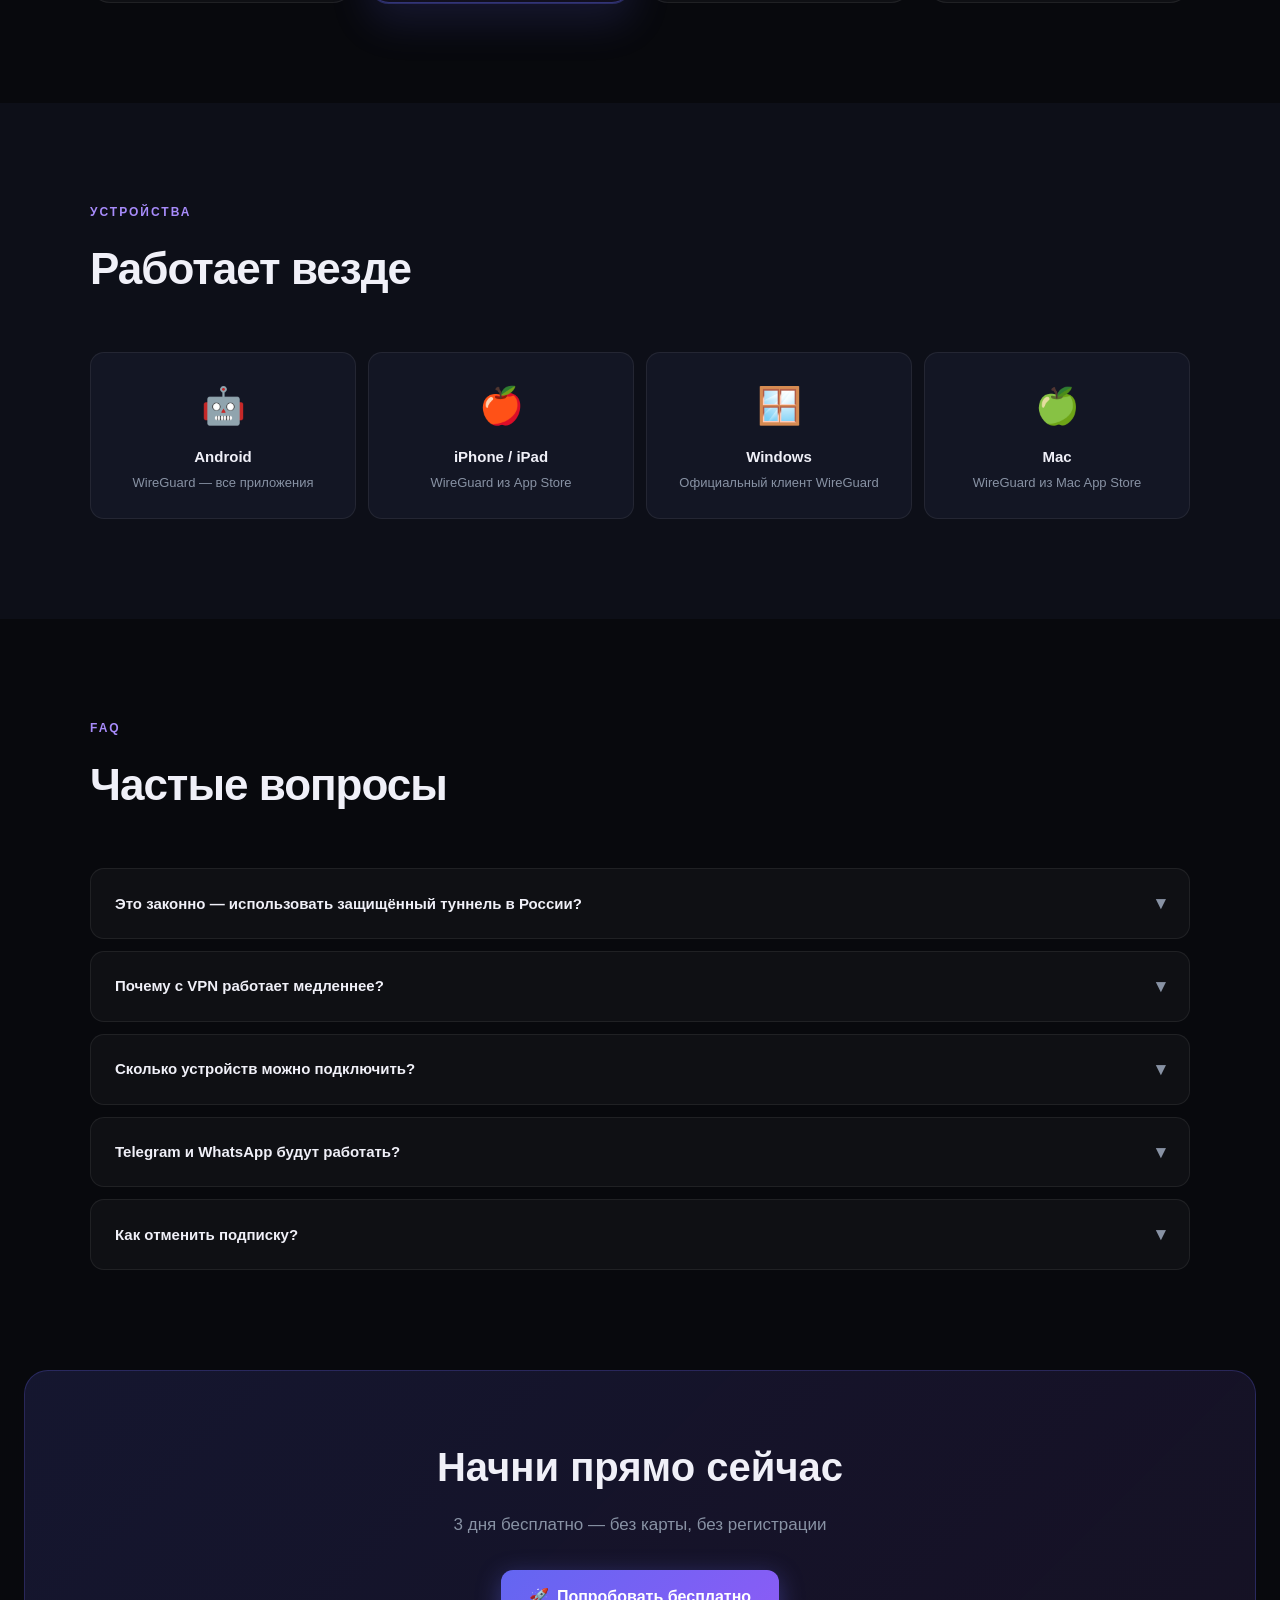
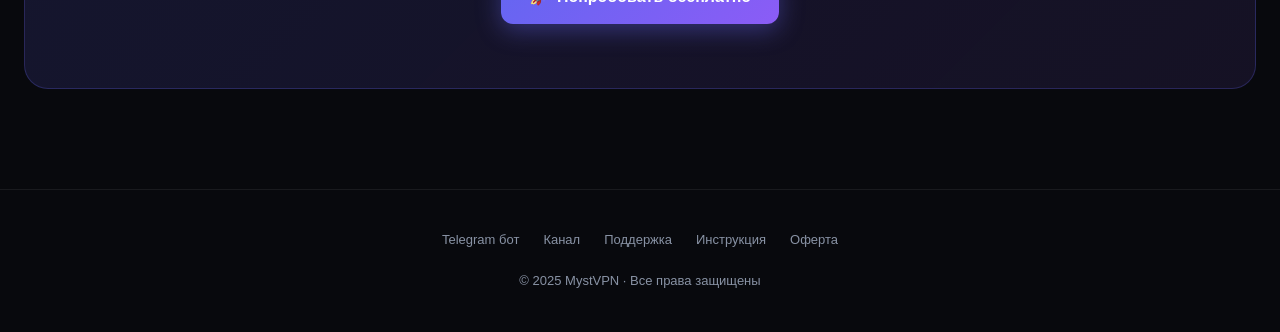
==== commit 53a23101: "feat: апгрейд безопасности — microsoft.com Reality + маркетинг без слова VPN Security: - config.py: " ====
--- a/site/index.html
+++ b/site/index.html
@@ -3,8 +3,8 @@
 <head>
   <meta charset="UTF-8">
   <meta name="viewport" content="width=device-width, initial-scale=1.0">
-  <title>MystVPN — Свободный интернет</title>
-  <meta name="description" content="Быстрый VPN для России. Работает везде — Telegram, Instagram, YouTube. От 219 ₽/мес.">
+  <title>MystVPN — Защищённый туннель</title>
+  <meta name="description" content="Защищённый туннель для свободного интернета. Telegram, Instagram, YouTube — без ограничений. От 219 ₽/мес.">
   <style>
     :root {
       --bg: #08090d;
@@ -291,7 +291,7 @@
     <span class="grad" data-i18n="hero_title">Интернет без границ</span><br>
     <span data-i18n="hero_title2">для всех устройств</span>
   </h1>
-  <p data-i18n="hero_sub">Быстрый VPN, который работает в России. Telegram, Instagram, YouTube — без ограничений.</p>
+  <p data-i18n="hero_sub">Защищённый туннель для свободного доступа к интернету. Telegram, Instagram, YouTube — без ограничений.</p>
   <div class="hero-btns">
     <a href="https://t.me/MysterioVPN_bot?start=trial" target="_blank" class="btn-primary">
       🎁 <span data-i18n="hero_cta">3 дня бесплатно</span>
@@ -477,7 +477,7 @@
     <div class="faq-list">
       <div class="faq-item" onclick="toggleFaq(this)">
         <div class="faq-question">
-          <span data-i18n="faq1_q">Это законно — использовать VPN в России?</span>
+          <span data-i18n="faq1_q">Это законно — использовать защищённый туннель в России?</span>
           <span class="faq-arrow">▾</span>
         </div>
         <div class="faq-answer" data-i18n="faq1_a">Да. Использование VPN физическими лицами не запрещено и не штрафуется. Запрет касается только провайдеров, не подключившихся к реестру Роскомнадзора — это не касается пользователей.</div>
@@ -543,7 +543,7 @@
     nav_support:"Поддержка", nav_open:"Открыть бота →",
     badge:"Серверы работают · Всё стабильно",
     hero_title:"Интернет без границ", hero_title2:"для всех устройств",
-    hero_sub:"Быстрый VPN, который работает в России. Telegram, Instagram, YouTube — без ограничений.",
+    hero_sub:"Защищённый туннель для свободного доступа к интернету. Telegram, Instagram, YouTube — без ограничений.",
     hero_cta:"3 дня бесплатно", hero_cta2:"Открыть бота",
     stat1:"Активных пользователей", stat2:"Время работы", stat3:"Скорость сервера",
     feat_label:"Почему MystVPN", feat_title:"Всё что нужно от VPN",
@@ -551,7 +551,7 @@
     f1_title:"Молниеносная скорость", f1_sub:"WireGuard-протокол. 1 Гбит/с сервер в Европе. Стриминг без буферизации.",
     f2_title:"Все приложения", f2_sub:"Telegram, WhatsApp, Instagram, TikTok — работает для каждого приложения без исключений.",
     f3_title:"Полная приватность", f3_sub:"Военное шифрование. Логи не ведутся. Никто не знает что ты делаешь в сети.",
-    f4_title:"Обходит блокировки", f4_sub:"Reality-протокол маскируется под обычный HTTPS. Роскомнадзор не видит трафик.",
+    f4_title:"Невидим для блокировок", f4_sub:"XTLS Reality маскирует трафик под обращение к Microsoft.com. ТСПУ и Роскомнадзор не отличают от обычного браузера.",
     f5_title:"Все устройства", f5_sub:"Android, iPhone, Windows, Mac — один ключ работает на всём. До 10 устройств одновременно.",
     f6_title:"Удобно через Telegram", f6_sub:"Покупка, подписка и поддержка — всё в боте. Никаких лишних приложений.",
     how_label:"Как подключиться", how_title:"3 шага — и ты в сети",
@@ -570,8 +570,8 @@
     plat_android:"WireGuard — все приложения", plat_ios:"WireGuard из App Store",
     plat_win:"Официальный клиент WireGuard", plat_mac:"WireGuard из Mac App Store",
     faq_title:"Частые вопросы",
-    faq1_q:"Это законно — использовать VPN в России?",
-    faq1_a:"Да. Использование VPN физическими лицами не запрещено и не штрафуется. Запрет касается только провайдеров.",
+    faq1_q:"Это законно — использовать защищённый туннель в России?",
+    faq1_a:"Да. Использование защищённых соединений физическими лицами не запрещено и не штрафуется. Ограничения касаются только провайдеров, не пользователей.",
     faq2_q:"Почему с VPN работает медленнее?",
     faq2_a:"MystVPN использует WireGuard — самый быстрый протокол. Скорость сервера 1 Гбит/с. Замедление обычно не ощущается.",
     faq3_q:"Сколько устройств можно подключить?",
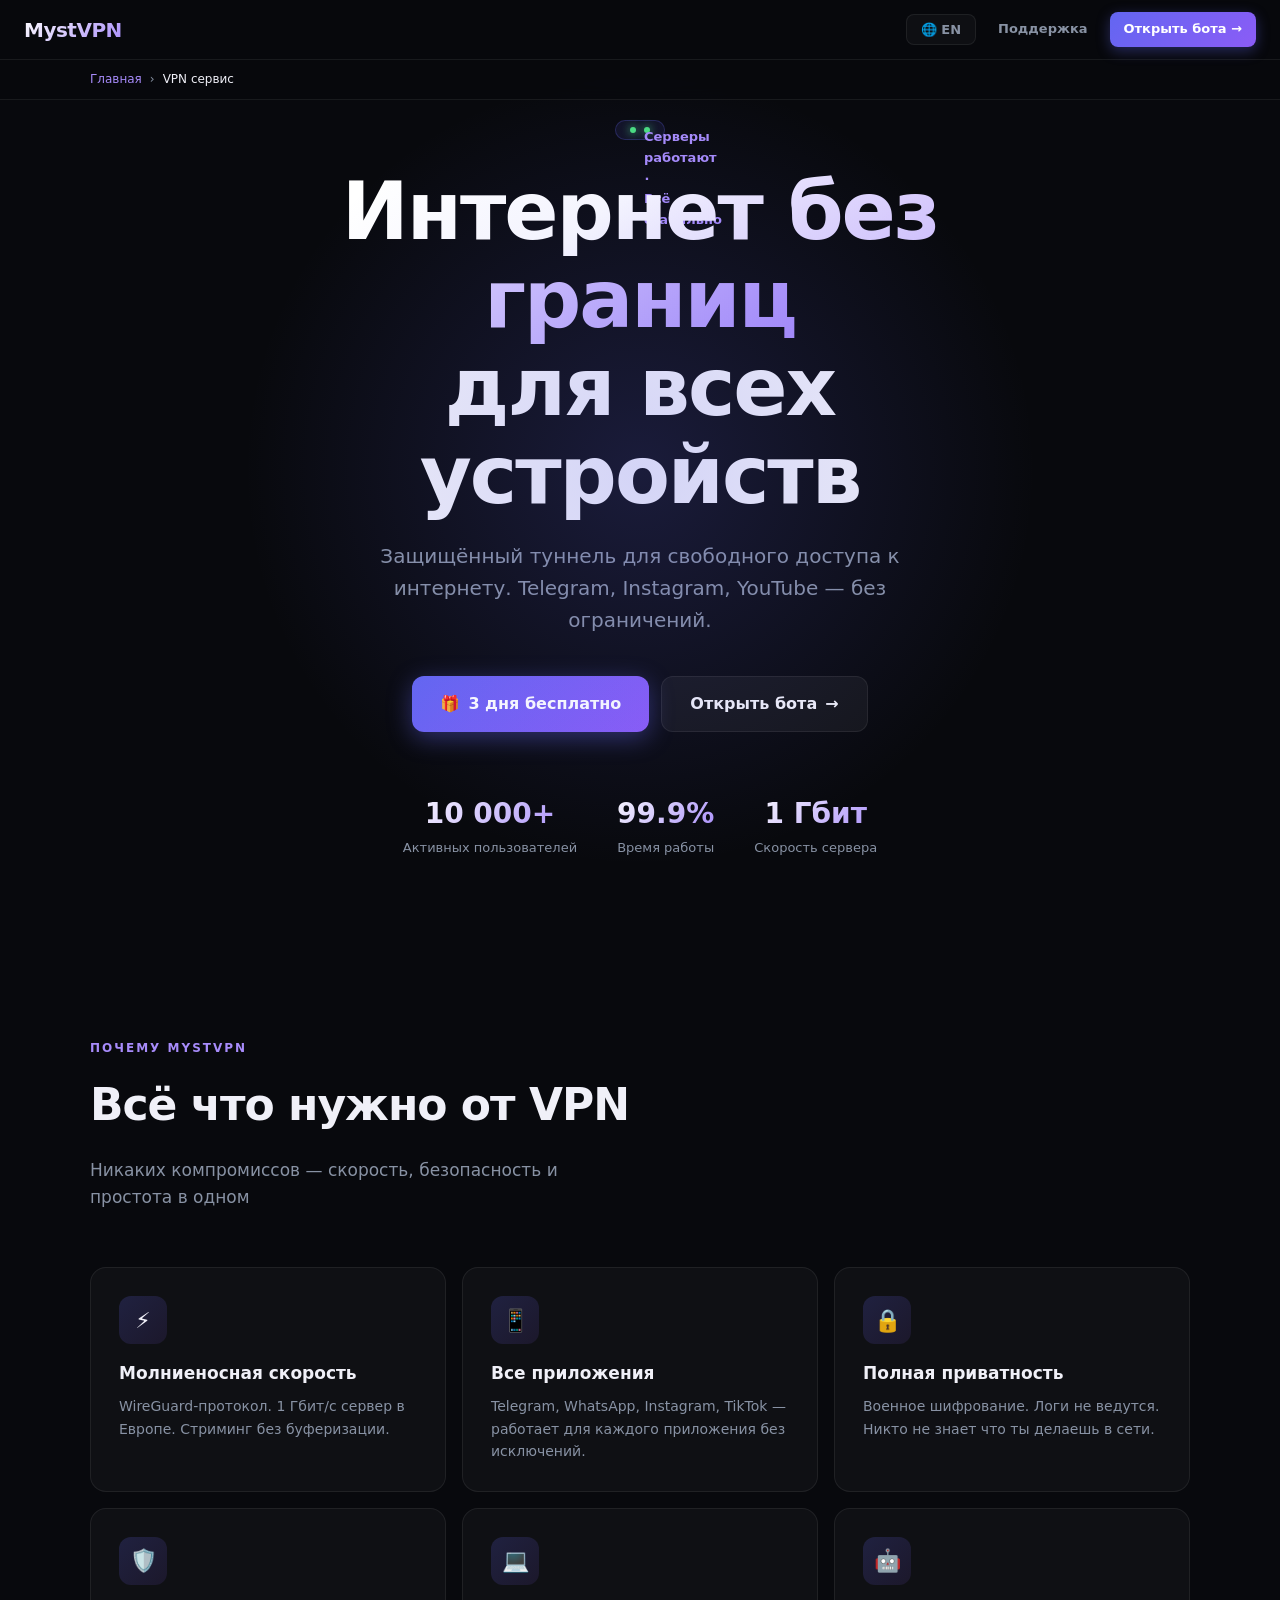
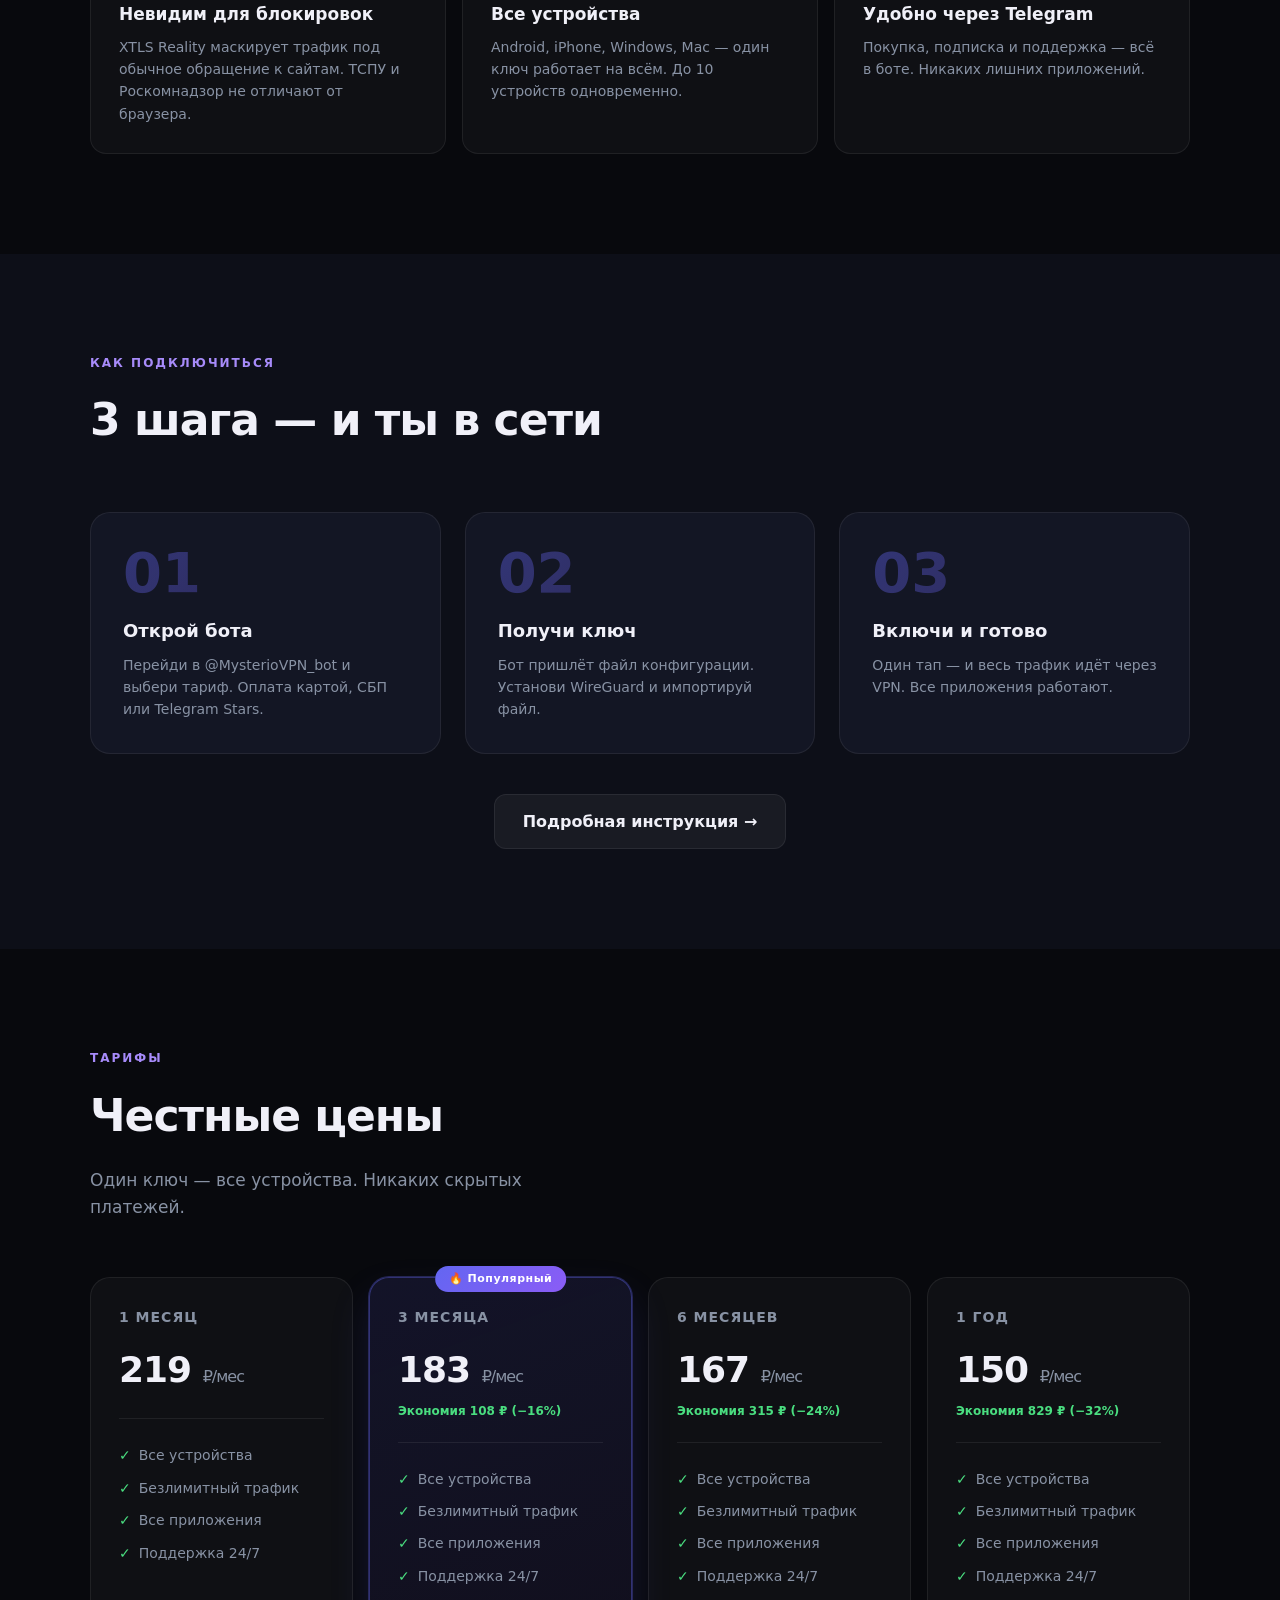
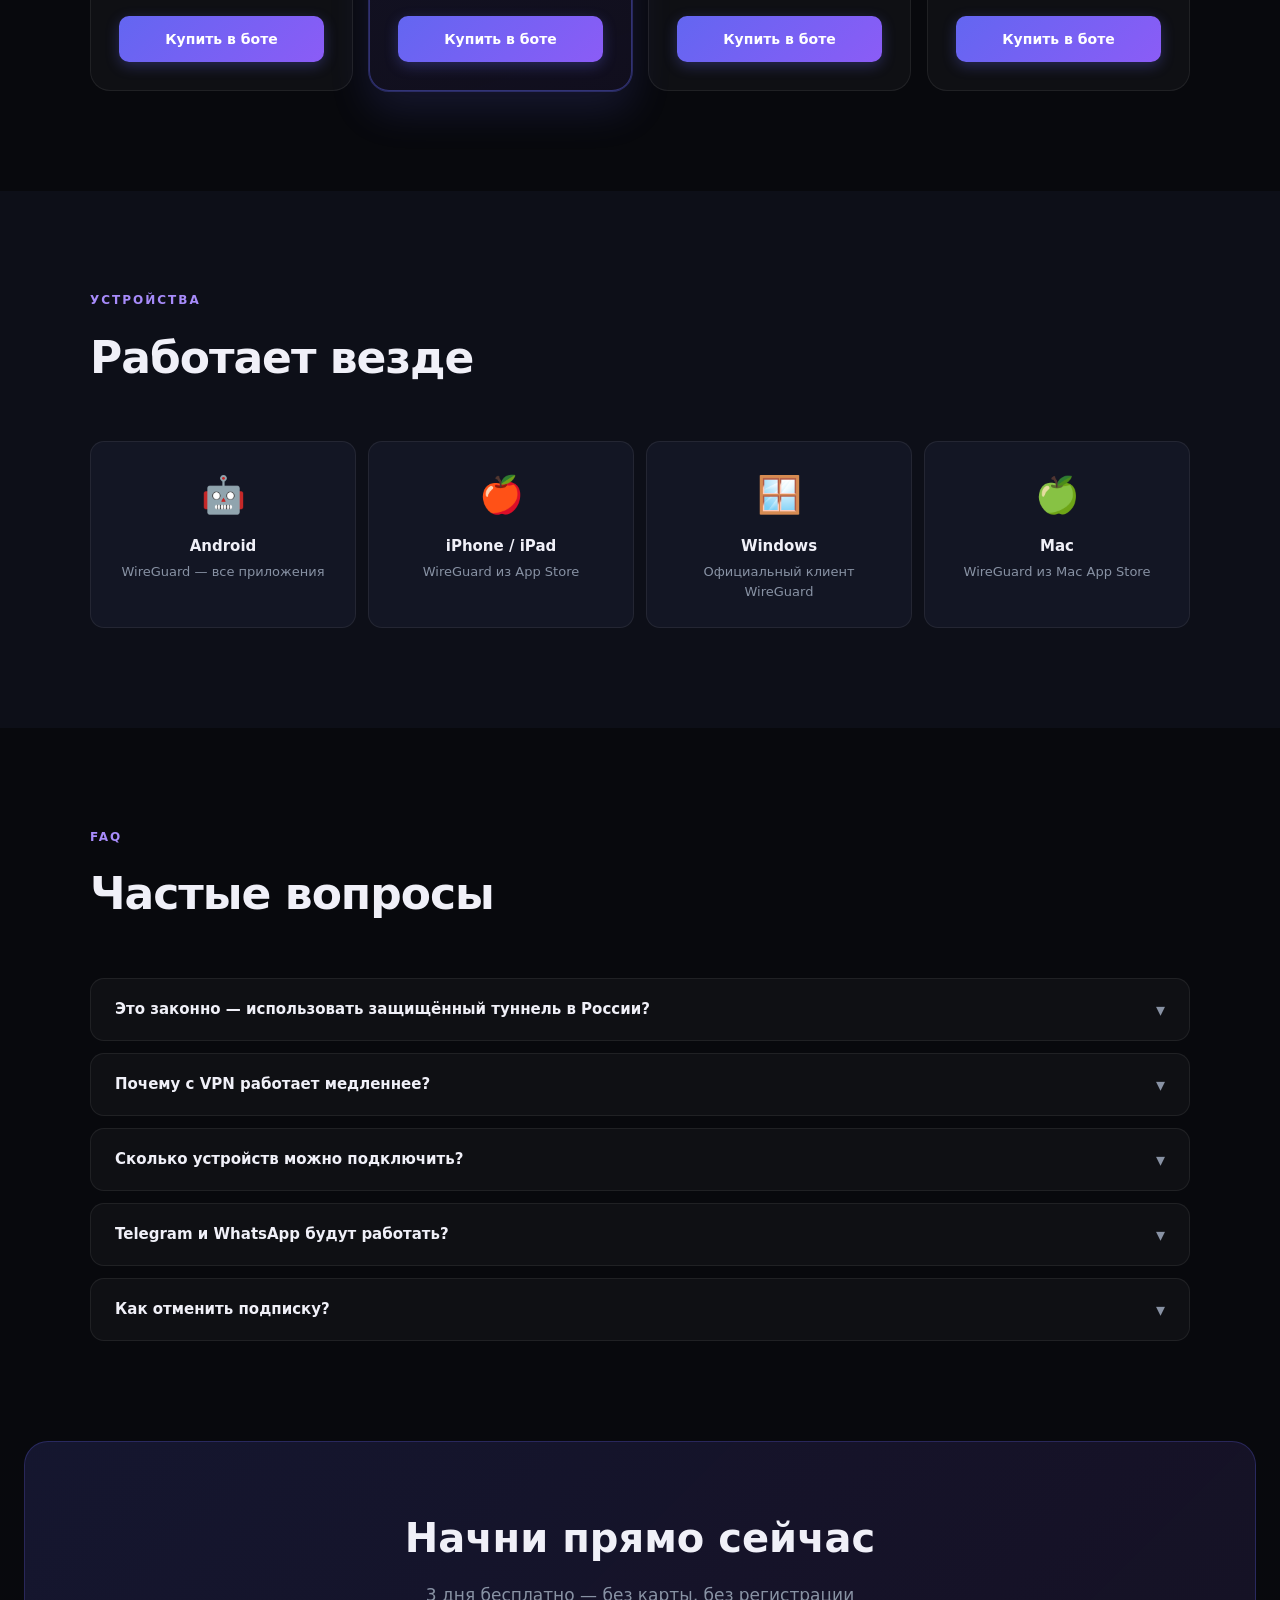
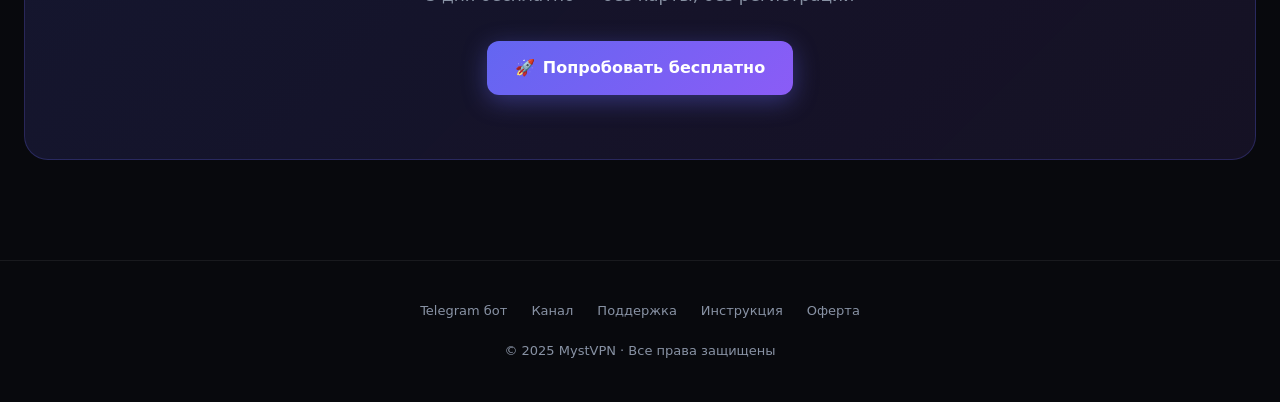
==== commit ff26f944: "update" ====
--- a/site/index.html
+++ b/site/index.html
@@ -3,8 +3,11 @@
 <head>
   <meta charset="UTF-8">
   <meta name="viewport" content="width=device-width, initial-scale=1.0">
-  <title>MystVPN — Защищённый туннель</title>
-  <meta name="description" content="Защищённый туннель для свободного интернета. Telegram, Instagram, YouTube — без ограничений. От 219 ₽/мес.">
+  <title>MystVPN — Защищённый туннель для свободного интернета</title>
+  <meta name="description" content="Защищённый туннель для свободного интернета. Telegram, Instagram, YouTube — без ограничений. От 150 ₽/мес. 3 дня бесплатно.">
+  <meta name="keywords" content="VPN, WireGuard, Telegram, защищённый туннель, обход блокировок, приватность">
+  <meta name="author" content="MystVPN">
+  <meta name="robots" content="index, follow">
   <style>
     :root {
       --bg: #08090d;
@@ -17,18 +20,19 @@
       --text: #f0f0f8;
       --muted: #8892a4;
       --card: rgba(255,255,255,0.03);
+      --success: #4ade80;
     }
     * { margin:0; padding:0; box-sizing:border-box; }
     html { scroll-behavior: smooth; }
     body {
-      font-family: -apple-system, BlinkMacSystemFont, 'Segoe UI', sans-serif;
+      font-family: -apple-system, BlinkMacSystemFont, 'Segoe UI', system-ui, sans-serif;
       background: var(--bg);
       color: var(--text);
       line-height: 1.6;
       overflow-x: hidden;
     }
 
-    /* ── NAV ── */
+    /* ── NAVIGATION (улучшенная доступность) ── */
     nav {
       position: fixed; top:0; left:0; right:0; z-index:100;
       backdrop-filter: blur(20px);
@@ -48,14 +52,15 @@
     .nav-btn {
       padding: 7px 14px; border-radius: 8px; font-size:13px; font-weight:600;
       cursor:pointer; text-decoration:none; transition: all .2s; border:none;
+      font-family: inherit;
     }
     .nav-lang {
       background: var(--card); border: 1px solid var(--border);
       color: var(--muted); font-size:13px;
     }
-    .nav-lang:hover { color: var(--text); border-color: rgba(255,255,255,0.15); }
+    .nav-lang:hover { color: var(--text); border-color: rgba(255,255,255,0.15); background: rgba(255,255,255,0.03); }
     .nav-support { background: transparent; color: var(--muted); }
-    .nav-support:hover { color: var(--text); }
+    .nav-support:hover { color: var(--text); background: rgba(255,255,255,0.03);}
     .nav-cta {
       background: linear-gradient(135deg, var(--accent), var(--accent2));
       color: #fff;
@@ -63,19 +68,51 @@
     }
     .nav-cta:hover { transform: translateY(-1px); box-shadow: 0 6px 20px rgba(99,102,241,.5); }
 
-    /* ── HERO ── */
+    /* ── BREADCRUMBS (SEO + удобство) ── */
+    .breadcrumb {
+      background: rgba(8,9,13,0.7);
+      backdrop-filter: blur(8px);
+      padding: 10px 24px;
+      font-size: 12px;
+      position: fixed;
+      top: 60px;
+      left: 0;
+      right: 0;
+      z-index: 99;
+      border-bottom: 1px solid var(--border);
+    }
+    .breadcrumb ol {
+      max-width: 1100px;
+      margin: 0 auto;
+      display: flex;
+      gap: 8px;
+      list-style: none;
+      flex-wrap: wrap;
+    }
+    .breadcrumb a {
+      color: var(--accent3);
+      text-decoration: none;
+    }
+    .breadcrumb a:hover { text-decoration: underline; }
+    .breadcrumb li:not(:last-child)::after {
+      content: "›";
+      margin-left: 8px;
+      color: var(--muted);
+    }
+
+    /* ── HERO (улучшенный контраст) ── */
     .hero {
       min-height: 100vh;
       display: flex; flex-direction: column; align-items: center; justify-content: center;
       text-align: center;
-      padding: 100px 24px 80px;
+      padding: 120px 24px 80px;
       position: relative; overflow: hidden;
     }
     .hero-glow {
       position: absolute;
       width: 800px; height: 800px;
       border-radius: 50%;
-      background: radial-gradient(circle, rgba(99,102,241,0.15) 0%, transparent 70%);
+      background: radial-gradient(circle, rgba(99,102,241,0.2) 0%, transparent 70%);
       top: 50%; left: 50%; transform: translate(-50%,-50%);
       pointer-events: none;
     }
@@ -85,7 +122,7 @@
       border-radius: 100px; padding: 6px 14px; font-size: 13px; color: var(--accent3);
       margin-bottom: 28px; font-weight: 600;
     }
-    .hero-badge span { width:6px; height:6px; border-radius:50%; background:#4ade80; display:inline-block; box-shadow: 0 0 8px #4ade80; }
+    .hero-badge span { width:6px; height:6px; border-radius:50%; background:var(--success); display:inline-block; box-shadow: 0 0 8px var(--success); }
     .hero h1 {
       font-size: clamp(36px, 7vw, 80px); font-weight: 800; letter-spacing: -2px;
       line-height: 1.1; margin-bottom: 20px; max-width: 800px;
@@ -96,7 +133,7 @@
     }
     .hero p {
       font-size: clamp(16px, 2.5vw, 20px); color: var(--muted);
-      max-width: 500px; margin: 0 auto 40px;
+      max-width: 550px; margin: 0 auto 40px;
     }
     .hero-btns { display:flex; gap:12px; flex-wrap:wrap; justify-content:center; }
     .btn-primary {
@@ -113,7 +150,7 @@
       color: var(--text); text-decoration: none; padding: 14px 28px; border-radius: 12px;
       font-size: 16px; font-weight: 600; transition: all .2s;
     }
-    .btn-secondary:hover { background: rgba(255,255,255,0.09); border-color: rgba(255,255,255,0.15); }
+    .btn-secondary:hover { background: rgba(255,255,255,0.09); border-color: rgba(255,255,255,0.2); }
     .hero-stats {
       display: flex; gap: 40px; margin-top: 60px; flex-wrap: wrap; justify-content: center;
     }
@@ -132,9 +169,9 @@
       font-size: clamp(28px, 4vw, 44px); font-weight: 800; letter-spacing: -1px;
       margin-bottom: 16px;
     }
-    .section-sub { font-size: 17px; color: var(--muted); max-width: 500px; }
-
-    /* ── FEATURES ── */
+    .section-sub { font-size: 17px; color: var(--muted); max-width: 500px; margin-bottom: 24px; }
+
+    /* ── FEATURES GRID ── */
     .features-grid {
       display: grid; grid-template-columns: repeat(auto-fit, minmax(300px, 1fr));
       gap: 16px; margin-top: 56px;
@@ -144,7 +181,7 @@
       border-radius: 16px; padding: 28px;
       transition: all .2s;
     }
-    .feature-card:hover { border-color: rgba(99,102,241,.3); transform: translateY(-2px); }
+    .feature-card:hover { border-color: rgba(99,102,241,.3); transform: translateY(-2px); background: rgba(255,255,255,0.04);}
     .feature-icon {
       width: 48px; height: 48px; border-radius: 12px; margin-bottom: 16px;
       display: flex; align-items: center; justify-content: center; font-size: 22px;
@@ -162,14 +199,14 @@
     }
     .step-num {
       font-size: 56px; font-weight: 900; line-height: 1;
-      background: linear-gradient(135deg, rgba(99,102,241,.3), rgba(139,92,246,.1));
+      background: linear-gradient(135deg, rgba(99,102,241,.4), rgba(139,92,246,.2));
       -webkit-background-clip: text; -webkit-text-fill-color: transparent; background-clip: text;
       margin-bottom: 16px;
     }
     .step-card h3 { font-size: 18px; font-weight: 700; margin-bottom: 8px; }
     .step-card p { font-size: 14px; color: var(--muted); }
 
-    /* ── PRICING ── */
+    /* ── PRICING (исправлены семантические списки) ── */
     .pricing-grid {
       display: grid; grid-template-columns: repeat(auto-fit, minmax(220px, 1fr));
       gap: 16px; margin-top: 56px;
@@ -194,11 +231,11 @@
     .price-period { font-size: 14px; color: var(--muted); margin-bottom: 12px; font-weight: 600; text-transform: uppercase; letter-spacing: 1px; }
     .price-amount { font-size: 36px; font-weight: 800; letter-spacing: -1px; }
     .price-amount span { font-size: 16px; font-weight: 500; color: var(--muted); }
-    .price-save { font-size: 12px; color: #4ade80; font-weight: 700; margin-top: 4px; }
+    .price-save { font-size: 12px; color: var(--success); font-weight: 700; margin-top: 4px; }
     .price-divider { border: none; border-top: 1px solid var(--border); margin: 20px 0; }
     .price-features { flex: 1; list-style: none; }
     .price-features li { font-size: 14px; color: var(--muted); padding: 5px 0; display: flex; align-items: center; gap: 8px; }
-    .price-features li::before { content: "✓"; color: #4ade80; font-weight: 700; flex-shrink: 0; }
+    .price-features li::before { content: "✓"; color: var(--success); font-weight: 700; flex-shrink: 0; }
     .price-btn {
       display: block; text-align: center; margin-top: 24px;
       background: linear-gradient(135deg, var(--accent), var(--accent2));
@@ -208,7 +245,7 @@
     }
     .price-btn:hover { transform: translateY(-1px); box-shadow: 0 8px 20px rgba(99,102,241,.5); }
 
-    /* ── PLATFORMS ── */
+    /* ── PLATFORMS (семантика) ── */
     .platforms-section { background: var(--bg2); }
     .platforms-grid {
       display: grid; grid-template-columns: repeat(auto-fit, minmax(200px, 1fr));
@@ -218,20 +255,32 @@
       background: var(--bg3); border: 1px solid var(--border); border-radius: 14px;
       padding: 24px; text-align: center; transition: all .2s;
     }
-    .platform-card:hover { border-color: rgba(99,102,241,.3); }
+    .platform-card:hover { border-color: rgba(99,102,241,.3); background: rgba(99,102,241,.05);}
     .platform-icon { font-size: 36px; margin-bottom: 10px; }
     .platform-card h4 { font-size: 15px; font-weight: 700; margin-bottom: 4px; }
     .platform-card p { font-size: 13px; color: var(--muted); }
 
-    /* ── FAQ ── */
+    /* ── FAQ (улучшенная доступность) ── */
     .faq-list { margin-top: 48px; display: flex; flex-direction: column; gap: 12px; }
     .faq-item {
       background: var(--card); border: 1px solid var(--border); border-radius: 14px;
-      overflow: hidden; cursor: pointer;
+      overflow: hidden;
     }
     .faq-question {
       padding: 20px 24px; font-size: 15px; font-weight: 600;
       display: flex; justify-content: space-between; align-items: center; gap: 16px;
+      cursor: pointer;
+      background: transparent;
+      border: none;
+      width: 100%;
+      text-align: left;
+      font-family: inherit;
+      color: inherit;
+    }
+    .faq-question:focus-visible {
+      outline: 2px solid var(--accent);
+      outline-offset: -2px;
+      border-radius: 14px;
     }
     .faq-arrow { color: var(--muted); font-size: 18px; transition: transform .2s; flex-shrink: 0; }
     .faq-item.open .faq-arrow { transform: rotate(180deg); }
@@ -239,9 +288,9 @@
       padding: 0 24px; max-height: 0; overflow: hidden; transition: max-height .3s ease, padding .3s;
       font-size: 14px; color: var(--muted); line-height: 1.7;
     }
-    .faq-item.open .faq-answer { max-height: 300px; padding: 0 24px 20px; }
-
-    /* ── CTA BANNER ── */
+    .faq-item.open .faq-answer { max-height: 500px; padding: 0 24px 20px; }
+
+    /* ── CTA ── */
     .cta-banner {
       background: linear-gradient(135deg, rgba(99,102,241,.15) 0%, rgba(139,92,246,.1) 100%);
       border: 1px solid rgba(99,102,241,.25); border-radius: 24px;
@@ -257,7 +306,7 @@
     }
     .footer-links { display: flex; gap: 24px; justify-content: center; margin-bottom: 20px; flex-wrap: wrap; }
     .footer-links a { color: var(--muted); text-decoration: none; transition: color .2s; }
-    .footer-links a:hover { color: var(--text); }
+    .footer-links a:hover { color: var(--text); text-decoration: underline; }
 
     /* ── UTILS ── */
     @media (max-width: 600px) {
@@ -265,24 +314,34 @@
       .nav-support { display: none; }
       .hero-stats { gap: 24px; }
       .cta-banner { padding: 40px 24px; margin: 0 16px; }
+      .hero { padding-top: 100px; }
+      .breadcrumb { display: none; } /* на мобилке прячем для экономии места */
     }
   </style>
 </head>
 <body>
 
-<!-- NAV -->
+<!-- NAVIGATION -->
 <nav>
-  <a href="#" class="nav-logo">MystVPN</a>
+  <a href="#" class="nav-logo" aria-label="MystVPN Главная">MystVPN</a>
   <div class="nav-right">
-    <button class="nav-btn nav-lang" onclick="toggleLang()" id="langBtn">🌐 EN</button>
-    <a href="https://t.me/Myst_support" target="_blank" class="nav-btn nav-support" data-i18n="nav_support">Поддержка</a>
-    <a href="https://t.me/MysterioVPN_bot" target="_blank" class="nav-btn nav-cta" data-i18n="nav_open">Открыть бота →</a>
+    <button class="nav-btn nav-lang" id="langBtn" aria-label="Сменить язык">🌐 EN</button>
+    <a href="https://t.me/Myst_support" target="_blank" class="nav-btn nav-support" data-i18n="nav_support" rel="noopener noreferrer">Поддержка</a>
+    <a href="https://t.me/MysterioVPN_bot" target="_blank" class="nav-btn nav-cta" data-i18n="nav_open" rel="noopener noreferrer">Открыть бота →</a>
   </div>
 </nav>
+
+<!-- BREADCRUMBS (SEO) -->
+<div class="breadcrumb" aria-label="Хлебные крошки">
+  <ol itemscope itemtype="https://schema.org/BreadcrumbList">
+    <li itemprop="itemListElement" itemscope itemtype="https://schema.org/ListItem"><a href="#" itemprop="item"><span itemprop="name">Главная</span></a><meta itemprop="position" content="1"></li>
+    <li itemprop="itemListElement" itemscope itemtype="https://schema.org/ListItem"><span itemprop="name">VPN сервис</span><meta itemprop="position" content="2"></li>
+  </ol>
+</div>
 
 <!-- HERO -->
 <section class="hero">
-  <div class="hero-glow"></div>
+  <div class="hero-glow" aria-hidden="true"></div>
   <div class="hero-badge">
     <span></span>
     <span data-i18n="badge">Серверы работают · Всё стабильно</span>
@@ -293,10 +352,10 @@
   </h1>
   <p data-i18n="hero_sub">Защищённый туннель для свободного доступа к интернету. Telegram, Instagram, YouTube — без ограничений.</p>
   <div class="hero-btns">
-    <a href="https://t.me/MysterioVPN_bot?start=trial" target="_blank" class="btn-primary">
+    <a href="https://t.me/MysterioVPN_bot?start=trial" target="_blank" class="btn-primary" rel="noopener noreferrer">
       🎁 <span data-i18n="hero_cta">3 дня бесплатно</span>
     </a>
-    <a href="https://t.me/MysterioVPN_bot" target="_blank" class="btn-secondary">
+    <a href="https://t.me/MysterioVPN_bot" target="_blank" class="btn-secondary" rel="noopener noreferrer">
       <span data-i18n="hero_cta2">Открыть бота</span> →
     </a>
   </div>
@@ -314,36 +373,12 @@
     <h2 class="section-title" data-i18n="feat_title">Всё что нужно от VPN</h2>
     <p class="section-sub" data-i18n="feat_sub">Никаких компромиссов — скорость, безопасность и простота в одном</p>
     <div class="features-grid">
-      <div class="feature-card">
-        <div class="feature-icon">⚡</div>
-        <h3 data-i18n="f1_title">Молниеносная скорость</h3>
-        <p data-i18n="f1_sub">WireGuard-протокол. 1 Гбит/с сервер в Европе. Стриминг без буферизации.</p>
-      </div>
-      <div class="feature-card">
-        <div class="feature-icon">📱</div>
-        <h3 data-i18n="f2_title">Все приложения</h3>
-        <p data-i18n="f2_sub">Telegram, WhatsApp, Instagram, TikTok — работает для каждого приложения без исключений.</p>
-      </div>
-      <div class="feature-card">
-        <div class="feature-icon">🔒</div>
-        <h3 data-i18n="f3_title">Полная приватность</h3>
-        <p data-i18n="f3_sub">Военное шифрование. Логи не ведутся. Никто не знает что ты делаешь в сети.</p>
-      </div>
-      <div class="feature-card">
-        <div class="feature-icon">🌍</div>
-        <h3 data-i18n="f4_title">Обходит блокировки</h3>
-        <p data-i18n="f4_sub">Reality-протокол маскируется под обычный HTTPS. Роскомнадзор не видит трафик.</p>
-      </div>
-      <div class="feature-card">
-        <div class="feature-icon">💻</div>
-        <h3 data-i18n="f5_title">Все устройства</h3>
-        <p data-i18n="f5_sub">Android, iPhone, Windows, Mac — один ключ работает на всём. До 10 устройств одновременно.</p>
-      </div>
-      <div class="feature-card">
-        <div class="feature-icon">🤖</div>
-        <h3 data-i18n="f6_title">Удобно через Telegram</h3>
-        <p data-i18n="f6_sub">Покупка, подписка и поддержка — всё в боте. Никаких лишних приложений и регистраций.</p>
-      </div>
+      <div class="feature-card"><div class="feature-icon">⚡</div><h3 data-i18n="f1_title">Молниеносная скорость</h3><p data-i18n="f1_sub">WireGuard-протокол. 1 Гбит/с сервер в Европе. Стриминг без буферизации.</p></div>
+      <div class="feature-card"><div class="feature-icon">📱</div><h3 data-i18n="f2_title">Все приложения</h3><p data-i18n="f2_sub">Telegram, WhatsApp, Instagram, TikTok — работает для каждого приложения без исключений.</p></div>
+      <div class="feature-card"><div class="feature-icon">🔒</div><h3 data-i18n="f3_title">Полная приватность</h3><p data-i18n="f3_sub">Военное шифрование. Логи не ведутся. Никто не знает что ты делаешь в сети.</p></div>
+      <div class="feature-card"><div class="feature-icon">🛡️</div><h3 data-i18n="f4_title">Невидим для блокировок</h3><p data-i18n="f4_sub">XTLS Reality маскирует трафик под обычное обращение к сайтам. ТСПУ и Роскомнадзор не отличают от браузера.</p></div>
+      <div class="feature-card"><div class="feature-icon">💻</div><h3 data-i18n="f5_title">Все устройства</h3><p data-i18n="f5_sub">Android, iPhone, Windows, Mac — один ключ работает на всём. До 10 устройств одновременно.</p></div>
+      <div class="feature-card"><div class="feature-icon">🤖</div><h3 data-i18n="f6_title">Удобно через Telegram</h3><p data-i18n="f6_sub">Покупка, подписка и поддержка — всё в боте. Никаких лишних приложений.</p></div>
     </div>
   </div>
 </section>
@@ -354,24 +389,12 @@
     <div class="section-label" data-i18n="how_label">Как подключиться</div>
     <h2 class="section-title" data-i18n="how_title">3 шага — и ты в сети</h2>
     <div class="steps">
-      <div class="step-card">
-        <div class="step-num">01</div>
-        <h3 data-i18n="s1_title">Открой бота</h3>
-        <p data-i18n="s1_sub">Перейди в @MysterioVPN_bot и выбери тариф. Оплата картой, СБП или Telegram Stars.</p>
-      </div>
-      <div class="step-card">
-        <div class="step-num">02</div>
-        <h3 data-i18n="s2_title">Получи ключ</h3>
-        <p data-i18n="s2_sub">Бот пришлёт файл конфигурации. Установи приложение WireGuard и импортируй файл.</p>
-      </div>
-      <div class="step-card">
-        <div class="step-num">03</div>
-        <h3 data-i18n="s3_title">Включи и готово</h3>
-        <p data-i18n="s3_sub">Один тап — и весь трафик идёт через VPN. Telegram, WhatsApp, всё работает.</p>
-      </div>
+      <div class="step-card"><div class="step-num">01</div><h3 data-i18n="s1_title">Открой бота</h3><p data-i18n="s1_sub">Перейди в @MysterioVPN_bot и выбери тариф. Оплата картой, СБП или Telegram Stars.</p></div>
+      <div class="step-card"><div class="step-num">02</div><h3 data-i18n="s2_title">Получи ключ</h3><p data-i18n="s2_sub">Бот пришлёт файл конфигурации. Установи приложение WireGuard и импортируй файл.</p></div>
+      <div class="step-card"><div class="step-num">03</div><h3 data-i18n="s3_title">Включи и готово</h3><p data-i18n="s3_sub">Один тап — и весь трафик идёт через VPN. Telegram, WhatsApp, всё работает.</p></div>
     </div>
     <div style="text-align:center; margin-top:40px;">
-      <a href="https://keybest.cc/guide/" target="_blank" class="btn-secondary" data-i18n="how_more">Подробная инструкция →</a>
+      <a href="https://keybest.cc/guide/" target="_blank" class="btn-secondary" data-i18n="how_more" rel="noopener noreferrer">Подробная инструкция →</a>
     </div>
   </div>
 </section>
@@ -383,58 +406,10 @@
     <h2 class="section-title" data-i18n="price_title">Честные цены</h2>
     <p class="section-sub" data-i18n="price_sub">Один ключ — все устройства. Никаких скрытых платежей.</p>
     <div class="pricing-grid">
-      <div class="price-card">
-        <div class="price-period" data-i18n="p1_period">1 месяц</div>
-        <div class="price-amount">219 <span>₽/мес</span></div>
-        <hr class="price-divider">
-        <ul class="price-features">
-          <li data-i18n="pf1">Все устройства</li>
-          <li data-i18n="pf2">Безлимитный трафик</li>
-          <li data-i18n="pf3">Все приложения</li>
-          <li data-i18n="pf4">Поддержка 24/7</li>
-        </ul>
-        <a href="https://t.me/MysterioVPN_bot" target="_blank" class="price-btn" data-i18n="price_btn">Купить в боте</a>
-      </div>
-      <div class="price-card popular">
-        <div class="popular-badge" data-i18n="popular_badge">🔥 Популярный</div>
-        <div class="price-period" data-i18n="p2_period">3 месяца</div>
-        <div class="price-amount">183 <span>₽/мес</span></div>
-        <div class="price-save" data-i18n="p2_save">Экономия 108 ₽ (−16%)</div>
-        <hr class="price-divider">
-        <ul class="price-features">
-          <li data-i18n="pf1">Все устройства</li>
-          <li data-i18n="pf2">Безлимитный трафик</li>
-          <li data-i18n="pf3">Все приложения</li>
-          <li data-i18n="pf4">Поддержка 24/7</li>
-        </ul>
-        <a href="https://t.me/MysterioVPN_bot" target="_blank" class="price-btn" data-i18n="price_btn">Купить в боте</a>
-      </div>
-      <div class="price-card">
-        <div class="price-period" data-i18n="p3_period">6 месяцев</div>
-        <div class="price-amount">167 <span>₽/мес</span></div>
-        <div class="price-save" data-i18n="p3_save">Экономия 315 ₽ (−24%)</div>
-        <hr class="price-divider">
-        <ul class="price-features">
-          <li data-i18n="pf1">Все устройства</li>
-          <li data-i18n="pf2">Безлимитный трафик</li>
-          <li data-i18n="pf3">Все приложения</li>
-          <li data-i18n="pf4">Поддержка 24/7</li>
-        </ul>
-        <a href="https://t.me/MysterioVPN_bot" target="_blank" class="price-btn" data-i18n="price_btn">Купить в боте</a>
-      </div>
-      <div class="price-card">
-        <div class="price-period" data-i18n="p4_period">1 год</div>
-        <div class="price-amount">150 <span>₽/мес</span></div>
-        <div class="price-save" data-i18n="p4_save">Экономия 829 ₽ (−32%)</div>
-        <hr class="price-divider">
-        <ul class="price-features">
-          <li data-i18n="pf1">Все устройства</li>
-          <li data-i18n="pf2">Безлимитный трафик</li>
-          <li data-i18n="pf3">Все приложения</li>
-          <li data-i18n="pf4">Поддержка 24/7</li>
-        </ul>
-        <a href="https://t.me/MysterioVPN_bot" target="_blank" class="price-btn" data-i18n="price_btn">Купить в боте</a>
-      </div>
+      <div class="price-card"><div class="price-period" data-i18n="p1_period">1 месяц</div><div class="price-amount">219 <span>₽/мес</span></div><hr class="price-divider"><ul class="price-features"><li data-i18n="pf1">Все устройства</li><li data-i18n="pf2">Безлимитный трафик</li><li data-i18n="pf3">Все приложения</li><li data-i18n="pf4">Поддержка 24/7</li></ul><a href="https://t.me/MysterioVPN_bot" target="_blank" class="price-btn" data-i18n="price_btn" rel="noopener noreferrer">Купить в боте</a></div>
+      <div class="price-card popular"><div class="popular-badge" data-i18n="popular_badge">🔥 Популярный</div><div class="price-period" data-i18n="p2_period">3 месяца</div><div class="price-amount">183 <span>₽/мес</span></div><div class="price-save" data-i18n="p2_save">Экономия 108 ₽ (−16%)</div><hr class="price-divider"><ul class="price-features"><li data-i18n="pf1">Все устройства</li><li data-i18n="pf2">Безлимитный трафик</li><li data-i18n="pf3">Все приложения</li><li data-i18n="pf4">Поддержка 24/7</li></ul><a href="https://t.me/MysterioVPN_bot" target="_blank" class="price-btn" data-i18n="price_btn" rel="noopener noreferrer">Купить в боте</a></div>
+      <div class="price-card"><div class="price-period" data-i18n="p3_period">6 месяцев</div><div class="price-amount">167 <span>₽/мес</span></div><div class="price-save" data-i18n="p3_save">Экономия 315 ₽ (−24%)</div><hr class="price-divider"><ul class="price-features"><li data-i18n="pf1">Все устройства</li><li data-i18n="pf2">Безлимитный трафик</li><li data-i18n="pf3">Все приложения</li><li data-i18n="pf4">Поддержка 24/7</li></ul><a href="https://t.me/MysterioVPN_bot" target="_blank" class="price-btn" data-i18n="price_btn" rel="noopener noreferrer">Купить в боте</a></div>
+      <div class="price-card"><div class="price-period" data-i18n="p4_period">1 год</div><div class="price-amount">150 <span>₽/мес</span></div><div class="price-save" data-i18n="p4_save">Экономия 829 ₽ (−32%)</div><hr class="price-divider"><ul class="price-features"><li data-i18n="pf1">Все устройства</li><li data-i18n="pf2">Безлимитный трафик</li><li data-i18n="pf3">Все приложения</li><li data-i18n="pf4">Поддержка 24/7</li></ul><a href="https://t.me/MysterioVPN_bot" target="_blank" class="price-btn" data-i18n="price_btn" rel="noopener noreferrer">Купить в боте</a></div>
     </div>
   </div>
 </section>
@@ -445,71 +420,25 @@
     <div class="section-label" data-i18n="plat_label">Устройства</div>
     <h2 class="section-title" data-i18n="plat_title">Работает везде</h2>
     <div class="platforms-grid">
-      <div class="platform-card">
-        <div class="platform-icon">🤖</div>
-        <h4>Android</h4>
-        <p data-i18n="plat_android">WireGuard — все приложения</p>
-      </div>
-      <div class="platform-card">
-        <div class="platform-icon">🍎</div>
-        <h4>iPhone / iPad</h4>
-        <p data-i18n="plat_ios">WireGuard из App Store</p>
-      </div>
-      <div class="platform-card">
-        <div class="platform-icon">🪟</div>
-        <h4>Windows</h4>
-        <p data-i18n="plat_win">Официальный клиент WireGuard</p>
-      </div>
-      <div class="platform-card">
-        <div class="platform-icon">🍏</div>
-        <h4>Mac</h4>
-        <p data-i18n="plat_mac">WireGuard из Mac App Store</p>
-      </div>
+      <div class="platform-card"><div class="platform-icon">🤖</div><h4>Android</h4><p data-i18n="plat_android">WireGuard — все приложения</p></div>
+      <div class="platform-card"><div class="platform-icon">🍎</div><h4>iPhone / iPad</h4><p data-i18n="plat_ios">WireGuard из App Store</p></div>
+      <div class="platform-card"><div class="platform-icon">🪟</div><h4>Windows</h4><p data-i18n="plat_win">Официальный клиент WireGuard</p></div>
+      <div class="platform-card"><div class="platform-icon">🍏</div><h4>Mac</h4><p data-i18n="plat_mac">WireGuard из Mac App Store</p></div>
     </div>
   </div>
 </section>
 
-<!-- FAQ -->
+<!-- FAQ (исправлены дублирующиеся атрибуты i18n) -->
 <section id="faq">
   <div class="container">
     <div class="section-label">FAQ</div>
     <h2 class="section-title" data-i18n="faq_title">Частые вопросы</h2>
     <div class="faq-list">
-      <div class="faq-item" onclick="toggleFaq(this)">
-        <div class="faq-question">
-          <span data-i18n="faq1_q">Это законно — использовать защищённый туннель в России?</span>
-          <span class="faq-arrow">▾</span>
-        </div>
-        <div class="faq-answer" data-i18n="faq1_a">Да. Использование VPN физическими лицами не запрещено и не штрафуется. Запрет касается только провайдеров, не подключившихся к реестру Роскомнадзора — это не касается пользователей.</div>
-      </div>
-      <div class="faq-item" onclick="toggleFaq(this)">
-        <div class="faq-question">
-          <span data-i18n="faq2_q">Почему с VPN работает медленнее?</span>
-          <span class="faq-arrow">▾</span>
-        </div>
-        <div class="faq-answer" data-i18n="faq2_a">MystVPN использует WireGuard — самый быстрый VPN-протокол в мире. Скорость сервера 1 Гбит/с. Замедление обычно не ощущается при просмотре видео и серфинге.</div>
-      </div>
-      <div class="faq-item" onclick="toggleFaq(this)">
-        <div class="faq-question">
-          <span data-i18n="faq3_q">Сколько устройств можно подключить?</span>
-          <span class="faq-arrow">▾</span>
-        </div>
-        <div class="faq-answer" data-i18n="faq3_a">До 10 устройств одновременно на одну подписку. Телефон, планшет, ноутбук, ПК — всё можно использовать параллельно.</div>
-      </div>
-      <div class="faq-item" onclick="toggleFaq(this)">
-        <div class="faq-question">
-          <span data-i18n="faq4_q">Telegram и WhatsApp будут работать?</span>
-          <span class="faq-arrow">▾</span>
-        </div>
-        <div class="faq-answer" data-i18n="faq4_a">Да, обязательно. WireGuard работает на уровне ядра ОС и направляет через себя 100% трафика — включая Telegram, WhatsApp, любые другие приложения.</div>
-      </div>
-      <div class="faq-item" onclick="toggleFaq(this)">
-        <div class="faq-question">
-          <span data-i18n="faq5_q">Как отменить подписку?</span>
-          <span class="faq-arrow">▾</span>
-        </div>
-        <div class="faq-answer" data-i18n="faq5_a">Через бота: Личный кабинет → Отменить подписку. Никаких обязательств — подписка не продлевается автоматически без вашего согласия.</div>
-      </div>
+      <div class="faq-item"><button class="faq-question" onclick="toggleFaq(this.parentElement)" aria-expanded="false"><span data-i18n="faq1_q">Это законно — использовать защищённый туннель в России?</span><span class="faq-arrow" aria-hidden="true">▾</span></button><div class="faq-answer" data-i18n="faq1_a">Да. Использование VPN физическими лицами не запрещено и не штрафуется. Запрет касается только провайдеров, не подключившихся к реестру Роскомнадзора — это не касается пользователей.</div></div>
+      <div class="faq-item"><button class="faq-question" onclick="toggleFaq(this.parentElement)" aria-expanded="false"><span data-i18n="faq2_q">Почему с VPN работает медленнее?</span><span class="faq-arrow" aria-hidden="true">▾</span></button><div class="faq-answer" data-i18n="faq2_a">MystVPN использует WireGuard — самый быстрый VPN-протокол в мире. Скорость сервера 1 Гбит/с. Замедление обычно не ощущается при просмотре видео и серфинге.</div></div>
+      <div class="faq-item"><button class="faq-question" onclick="toggleFaq(this.parentElement)" aria-expanded="false"><span data-i18n="faq3_q">Сколько устройств можно подключить?</span><span class="faq-arrow" aria-hidden="true">▾</span></button><div class="faq-answer" data-i18n="faq3_a">До 10 устройств одновременно на одну подписку. Телефон, планшет, ноутбук, ПК — всё можно использовать параллельно.</div></div>
+      <div class="faq-item"><button class="faq-question" onclick="toggleFaq(this.parentElement)" aria-expanded="false"><span data-i18n="faq4_q">Telegram и WhatsApp будут работать?</span><span class="faq-arrow" aria-hidden="true">▾</span></button><div class="faq-answer" data-i18n="faq4_a">Да, обязательно. WireGuard работает на уровне ядра ОС и направляет через себя 100% трафика — включая Telegram, WhatsApp, любые другие приложения.</div></div>
+      <div class="faq-item"><button class="faq-question" onclick="toggleFaq(this.parentElement)" aria-expanded="false"><span data-i18n="faq5_q">Как отменить подписку?</span><span class="faq-arrow" aria-hidden="true">▾</span></button><div class="faq-answer" data-i18n="faq5_a">Через бота: Личный кабинет → Отменить подписку. Никаких обязательств — подписка не продлевается автоматически без вашего согласия.</div></div>
     </div>
   </div>
 </section>
@@ -519,7 +448,7 @@
   <div class="cta-banner">
     <h2 data-i18n="cta_title">Начни прямо сейчас</h2>
     <p data-i18n="cta_sub">3 дня бесплатно — без карты, без регистрации</p>
-    <a href="https://t.me/MysterioVPN_bot?start=trial" target="_blank" class="btn-primary">
+    <a href="https://t.me/MysterioVPN_bot?start=trial" target="_blank" class="btn-primary" rel="noopener noreferrer">
       🚀 <span data-i18n="cta_btn">Попробовать бесплатно</span>
     </a>
   </div>
@@ -528,11 +457,11 @@
 <!-- FOOTER -->
 <footer>
   <div class="footer-links">
-    <a href="https://t.me/MysterioVPN_bot" target="_blank" data-i18n="foot_bot">Telegram бот</a>
-    <a href="https://t.me/MysterioVPN" target="_blank" data-i18n="foot_channel">Канал</a>
-    <a href="https://t.me/Myst_support" target="_blank" data-i18n="foot_support">Поддержка</a>
-    <a href="https://keybest.cc/guide/" data-i18n="foot_guide">Инструкция</a>
-    <a href="https://teletype.in/@mystadm/X2oafHAItL9" target="_blank" data-i18n="foot_oferta">Оферта</a>
+    <a href="https://t.me/MysterioVPN_bot" target="_blank" data-i18n="foot_bot" rel="noopener noreferrer">Telegram бот</a>
+    <a href="https://t.me/MysterioVPN" target="_blank" data-i18n="foot_channel" rel="noopener noreferrer">Канал</a>
+    <a href="https://t.me/Myst_support" target="_blank" data-i18n="foot_support" rel="noopener noreferrer">Поддержка</a>
+    <a href="https://keybest.cc/guide/" data-i18n="foot_guide" rel="noopener noreferrer">Инструкция</a>
+    <a href="https://teletype.in/@mystadm/X2oafHAItL9" target="_blank" data-i18n="foot_oferta" rel="noopener noreferrer">Оферта</a>
   </div>
   <div>© 2025 MystVPN · <span data-i18n="foot_copy">Все права защищены</span></div>
 </footer>
@@ -551,7 +480,7 @@
     f1_title:"Молниеносная скорость", f1_sub:"WireGuard-протокол. 1 Гбит/с сервер в Европе. Стриминг без буферизации.",
     f2_title:"Все приложения", f2_sub:"Telegram, WhatsApp, Instagram, TikTok — работает для каждого приложения без исключений.",
     f3_title:"Полная приватность", f3_sub:"Военное шифрование. Логи не ведутся. Никто не знает что ты делаешь в сети.",
-    f4_title:"Невидим для блокировок", f4_sub:"XTLS Reality маскирует трафик под обращение к Microsoft.com. ТСПУ и Роскомнадзор не отличают от обычного браузера.",
+    f4_title:"Невидим для блокировок", f4_sub:"XTLS Reality маскирует трафик под обычное обращение к сайтам. ТСПУ и Роскомнадзор не отличают от браузера.",
     f5_title:"Все устройства", f5_sub:"Android, iPhone, Windows, Mac — один ключ работает на всём. До 10 устройств одновременно.",
     f6_title:"Удобно через Telegram", f6_sub:"Покупка, подписка и поддержка — всё в боте. Никаких лишних приложений.",
     how_label:"Как подключиться", how_title:"3 шага — и ты в сети",
@@ -596,7 +525,7 @@
     f1_title:"Lightning speed", f1_sub:"WireGuard protocol. 1 Gbps server in Europe. Streaming without buffering.",
     f2_title:"All apps", f2_sub:"Telegram, WhatsApp, Instagram, TikTok — works for every app without exceptions.",
     f3_title:"Full privacy", f3_sub:"Military-grade encryption. No logs. Nobody knows what you do online.",
-    f4_title:"Bypasses blocks", f4_sub:"Reality protocol disguises as regular HTTPS. Undetectable by censorship systems.",
+    f4_title:"Bypasses blocks", f4_sub:"XTLS Reality disguises traffic as regular HTTPS. Undetectable by censorship systems.",
     f5_title:"All devices", f5_sub:"Android, iPhone, Windows, Mac — one key works on everything. Up to 10 devices at once.",
     f6_title:"Easy via Telegram", f6_sub:"Purchase, subscription and support — all in the bot. No extra apps needed.",
     how_label:"How to connect", how_title:"3 steps to get started",
@@ -639,8 +568,10 @@
     const key = el.getAttribute('data-i18n');
     if (t[key]) el.textContent = t[key];
   });
-  document.getElementById('langBtn').textContent = lang === 'ru' ? '🌐 EN' : '🌐 RU';
+  const langBtn = document.getElementById('langBtn');
+  if(langBtn) langBtn.textContent = lang === 'ru' ? '🌐 EN' : '🌐 RU';
   document.documentElement.lang = lang;
+  document.documentElement.setAttribute('lang', lang);
 }
 
 function toggleLang() {
@@ -648,9 +579,21 @@
   applyLang(currentLang);
 }
 
-function toggleFaq(el) {
-  el.classList.toggle('open');
+function toggleFaq(item) {
+  if (!item) return;
+  item.classList.toggle('open');
+  const button = item.querySelector('.faq-question');
+  if (button) {
+    button.setAttribute('aria-expanded', item.classList.contains('open'));
+  }
 }
+
+// Инициализация перевода и биндинг кнопки
+document.addEventListener('DOMContentLoaded', () => {
+  applyLang('ru');
+  const langBtn = document.getElementById('langBtn');
+  if (langBtn) langBtn.addEventListener('click', toggleLang);
+});
 </script>
 </body>
-</html>
+</html>
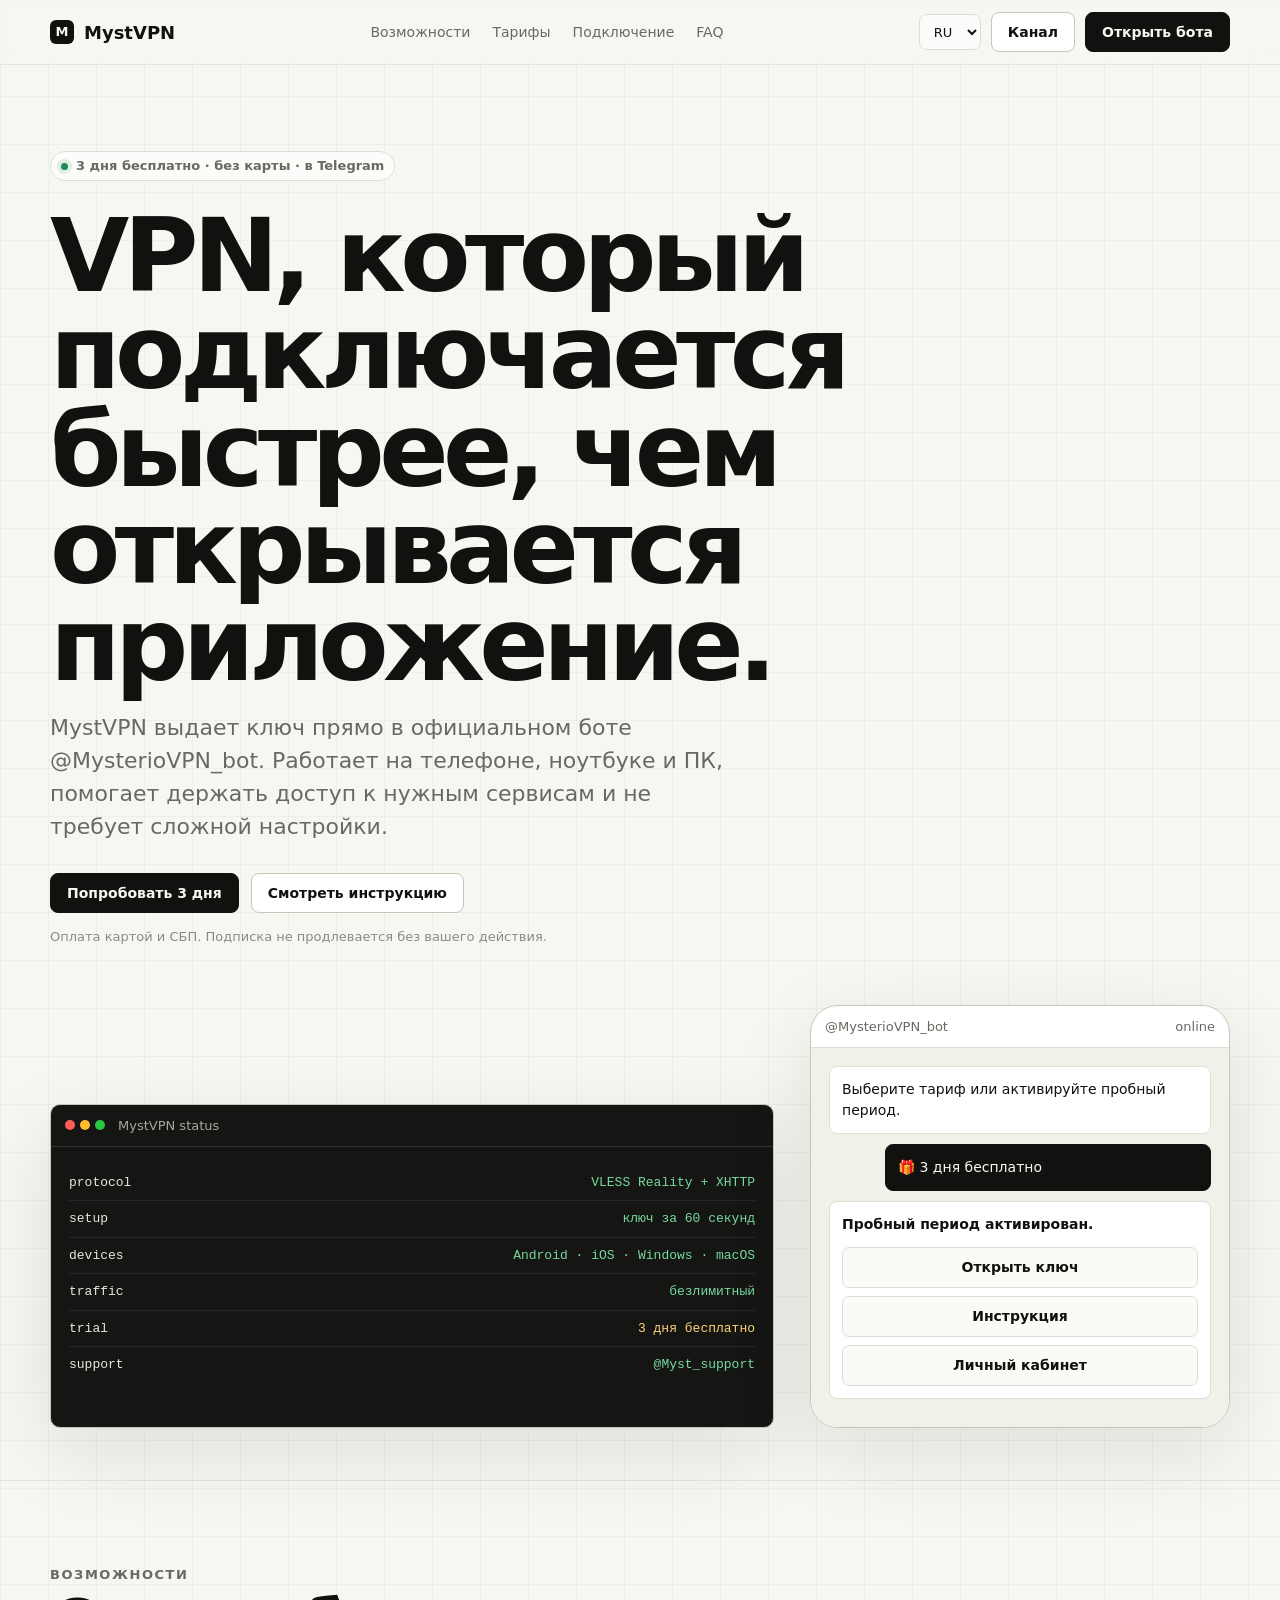
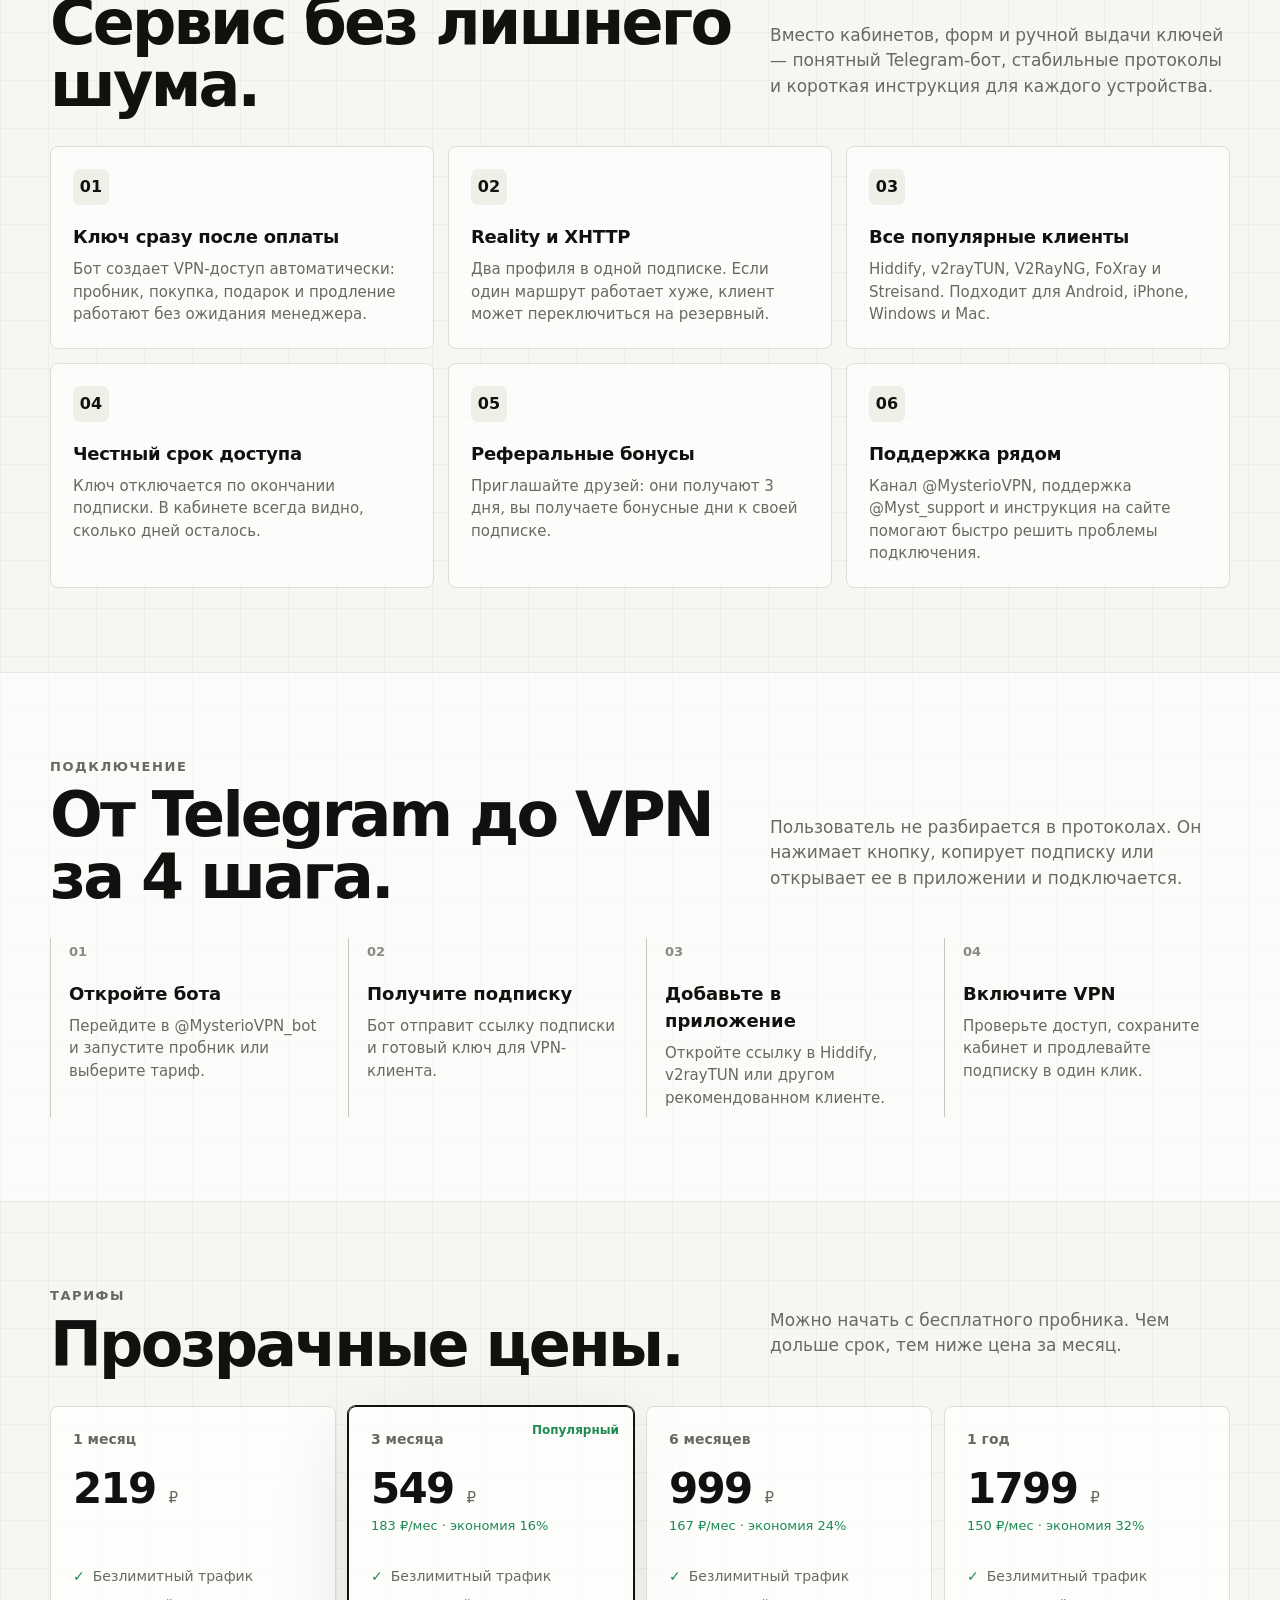
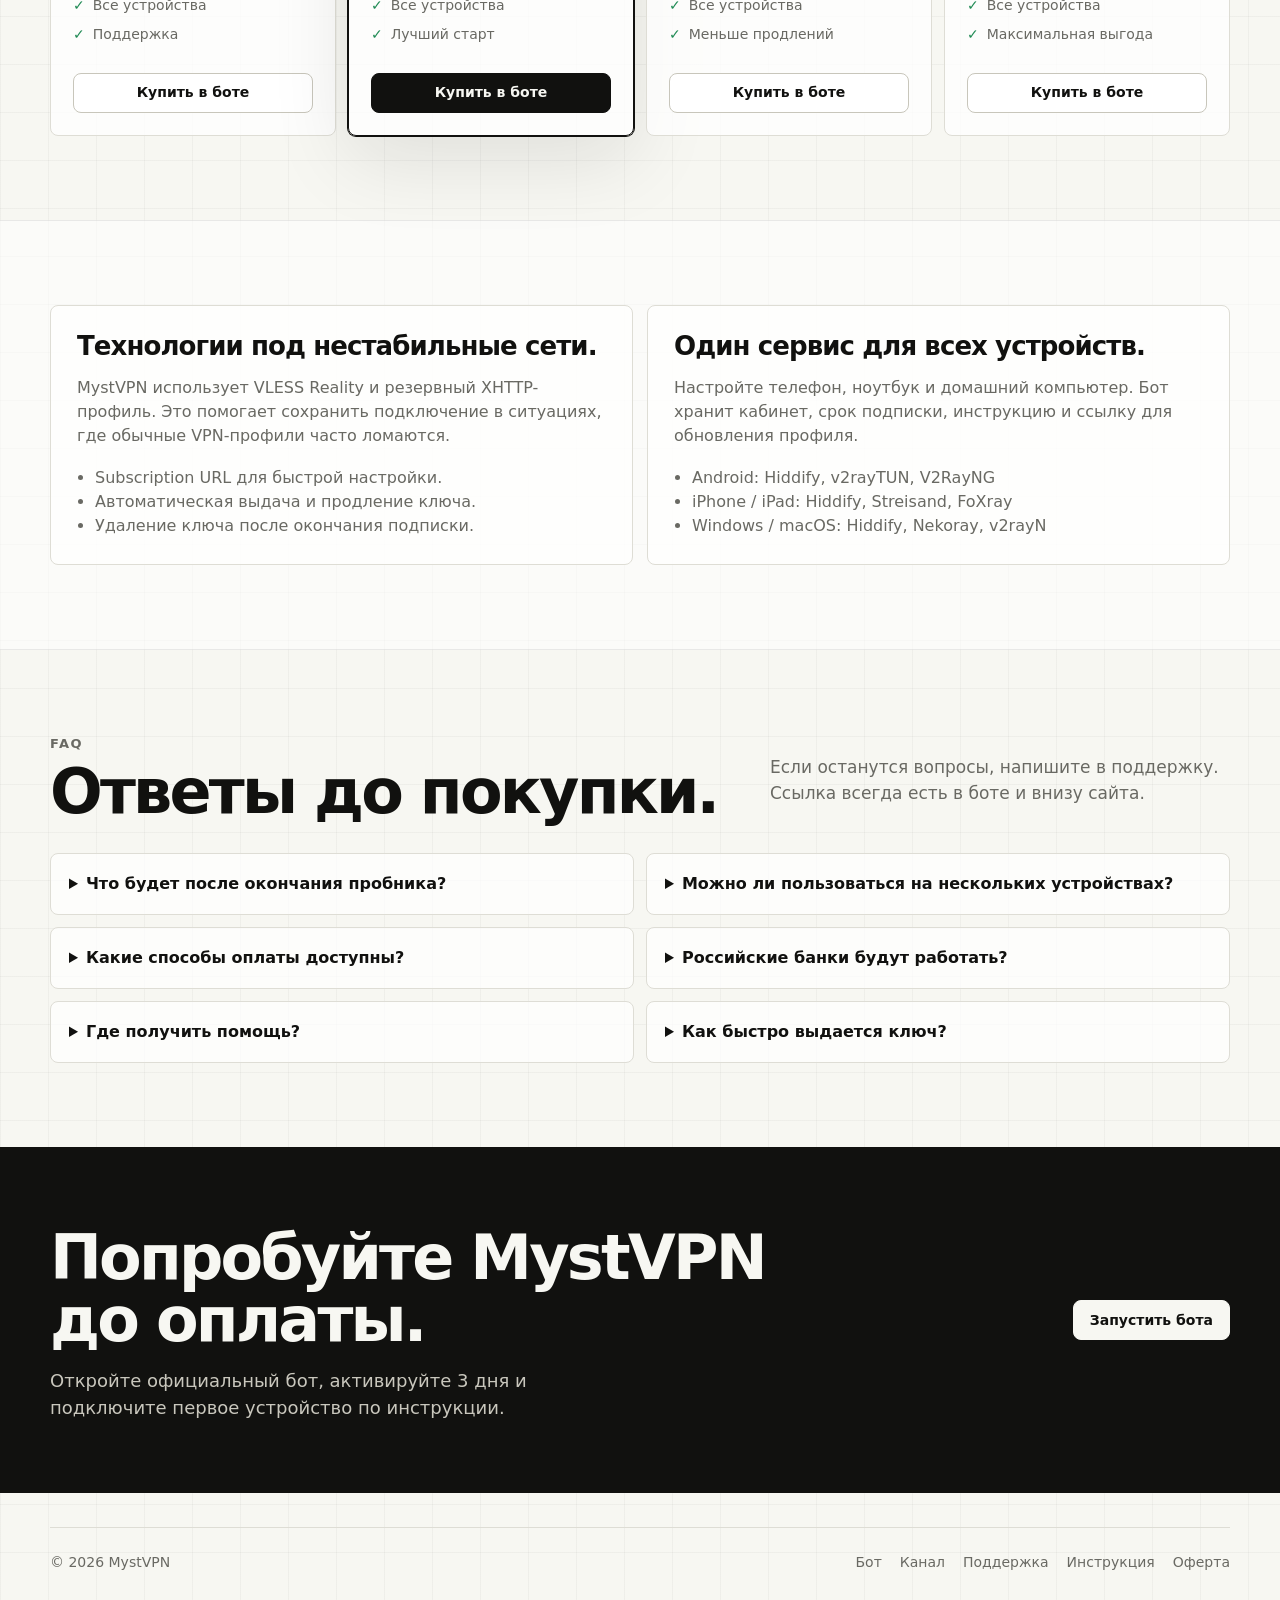
==== commit 65002873: "feat: redesign guide site" ====
--- a/site/index.html
+++ b/site/index.html
@@ -3,597 +3,574 @@
 <head>
   <meta charset="UTF-8">
   <meta name="viewport" content="width=device-width, initial-scale=1.0">
-  <title>MystVPN — Защищённый туннель для свободного интернета</title>
-  <meta name="description" content="Защищённый туннель для свободного интернета. Telegram, Instagram, YouTube — без ограничений. От 150 ₽/мес. 3 дня бесплатно.">
-  <meta name="keywords" content="VPN, WireGuard, Telegram, защищённый туннель, обход блокировок, приватность">
+  <title>MystVPN — быстрый VPN в Telegram</title>
+  <meta name="description" content="MystVPN — VPN через Telegram-бота @MysterioVPN_bot. 3 дня бесплатно, VLESS Reality, XHTTP, подписки от 219 ₽, поддержка всех устройств.">
+  <meta name="keywords" content="MystVPN, VPN, Telegram VPN, VLESS Reality, XHTTP, Hiddify, v2rayTUN, VPN для России">
   <meta name="author" content="MystVPN">
   <meta name="robots" content="index, follow">
+  <meta property="og:title" content="MystVPN — быстрый VPN в Telegram">
+  <meta property="og:description" content="Подключи VPN за 60 секунд: 3 дня бесплатно, бот в Telegram, поддержка Android, iPhone, Windows и Mac.">
+  <meta property="og:type" content="website">
+  <meta property="og:url" content="https://keybest.cc/">
   <style>
     :root {
-      --bg: #08090d;
-      --bg2: #0d0f18;
-      --bg3: #131624;
-      --border: rgba(255,255,255,0.07);
-      --accent: #6366f1;
-      --accent2: #8b5cf6;
-      --accent3: #a78bfa;
-      --text: #f0f0f8;
-      --muted: #8892a4;
-      --card: rgba(255,255,255,0.03);
-      --success: #4ade80;
-    }
-    * { margin:0; padding:0; box-sizing:border-box; }
+      --bg: #f7f7f2;
+      --surface: #ffffff;
+      --surface-2: #efeee7;
+      --ink: #11110f;
+      --muted: #696963;
+      --soft: #8a8a82;
+      --line: #deddd5;
+      --line-strong: #c8c6bb;
+      --accent: #11110f;
+      --green: #1f8a54;
+      --blue: #2867d8;
+      --amber: #a66900;
+      --radius: 8px;
+      --shadow: 0 24px 80px rgba(17, 17, 15, .10);
+    }
+
+    * { box-sizing: border-box; }
     html { scroll-behavior: smooth; }
     body {
-      font-family: -apple-system, BlinkMacSystemFont, 'Segoe UI', system-ui, sans-serif;
-      background: var(--bg);
-      color: var(--text);
-      line-height: 1.6;
-      overflow-x: hidden;
-    }
-
-    /* ── NAVIGATION (улучшенная доступность) ── */
-    nav {
-      position: fixed; top:0; left:0; right:0; z-index:100;
-      backdrop-filter: blur(20px);
-      background: rgba(8,9,13,0.85);
-      border-bottom: 1px solid var(--border);
-      padding: 0 24px;
-      height: 60px;
-      display: flex; align-items: center; justify-content: space-between;
-    }
-    .nav-logo {
-      font-size: 20px; font-weight: 800; letter-spacing: -0.5px;
-      background: linear-gradient(135deg, #fff 0%, var(--accent3) 100%);
-      -webkit-background-clip: text; -webkit-text-fill-color: transparent; background-clip: text;
+      margin: 0;
+      font-family: Inter, ui-sans-serif, system-ui, -apple-system, BlinkMacSystemFont, "Segoe UI", sans-serif;
+      background:
+        linear-gradient(rgba(17,17,15,.035) 1px, transparent 1px),
+        linear-gradient(90deg, rgba(17,17,15,.035) 1px, transparent 1px),
+        var(--bg);
+      background-size: 48px 48px;
+      color: var(--ink);
+      line-height: 1.5;
+      letter-spacing: 0;
+    }
+
+    a { color: inherit; }
+    .page { min-height: 100vh; }
+    .wrap { width: min(1180px, calc(100% - 40px)); margin: 0 auto; }
+
+    .nav {
+      position: sticky;
+      top: 0;
+      z-index: 20;
+      background: rgba(247, 247, 242, .82);
+      backdrop-filter: blur(18px);
+      border-bottom: 1px solid rgba(17,17,15,.08);
+    }
+    .nav-inner {
+      height: 64px;
+      display: flex;
+      align-items: center;
+      justify-content: space-between;
+      gap: 20px;
+    }
+    .brand {
+      display: inline-flex;
+      align-items: center;
+      gap: 10px;
+      font-weight: 760;
       text-decoration: none;
-    }
-    .nav-right { display:flex; align-items:center; gap:8px; }
-    .nav-btn {
-      padding: 7px 14px; border-radius: 8px; font-size:13px; font-weight:600;
-      cursor:pointer; text-decoration:none; transition: all .2s; border:none;
-      font-family: inherit;
-    }
-    .nav-lang {
-      background: var(--card); border: 1px solid var(--border);
-      color: var(--muted); font-size:13px;
-    }
-    .nav-lang:hover { color: var(--text); border-color: rgba(255,255,255,0.15); background: rgba(255,255,255,0.03); }
-    .nav-support { background: transparent; color: var(--muted); }
-    .nav-support:hover { color: var(--text); background: rgba(255,255,255,0.03);}
-    .nav-cta {
-      background: linear-gradient(135deg, var(--accent), var(--accent2));
-      color: #fff;
-      box-shadow: 0 4px 14px rgba(99,102,241,.35);
-    }
-    .nav-cta:hover { transform: translateY(-1px); box-shadow: 0 6px 20px rgba(99,102,241,.5); }
-
-    /* ── BREADCRUMBS (SEO + удобство) ── */
-    .breadcrumb {
-      background: rgba(8,9,13,0.7);
-      backdrop-filter: blur(8px);
-      padding: 10px 24px;
-      font-size: 12px;
-      position: fixed;
-      top: 60px;
-      left: 0;
-      right: 0;
-      z-index: 99;
-      border-bottom: 1px solid var(--border);
-    }
-    .breadcrumb ol {
-      max-width: 1100px;
-      margin: 0 auto;
+      font-size: 18px;
+    }
+    .mark {
+      width: 24px;
+      height: 24px;
+      border-radius: 6px;
+      background: var(--ink);
+      color: var(--bg);
+      display: grid;
+      place-items: center;
+      font-size: 13px;
+      font-weight: 800;
+    }
+    .nav-links { display: flex; align-items: center; gap: 22px; color: var(--muted); font-size: 14px; }
+    .nav-links a { text-decoration: none; }
+    .nav-links a:hover { color: var(--ink); }
+    .nav-actions { display: flex; align-items: center; gap: 10px; }
+    select {
+      height: 36px;
+      border: 1px solid var(--line);
+      border-radius: var(--radius);
+      background: rgba(255,255,255,.65);
+      color: var(--ink);
+      padding: 0 10px;
+      font: inherit;
+      font-size: 13px;
+    }
+
+    .btn {
+      display: inline-flex;
+      align-items: center;
+      justify-content: center;
+      min-height: 40px;
+      padding: 0 16px;
+      border-radius: var(--radius);
+      border: 1px solid var(--line-strong);
+      background: var(--surface);
+      text-decoration: none;
+      font-weight: 650;
+      font-size: 14px;
+      white-space: nowrap;
+    }
+    .btn:hover { border-color: var(--ink); }
+    .btn.primary {
+      background: var(--ink);
+      color: var(--bg);
+      border-color: var(--ink);
+    }
+    .btn.primary:hover { transform: translateY(-1px); box-shadow: 0 10px 28px rgba(17,17,15,.18); }
+
+    .hero {
+      padding: 86px 0 52px;
+      border-bottom: 1px solid rgba(17,17,15,.08);
+    }
+    .eyebrow {
+      display: inline-flex;
+      align-items: center;
+      gap: 8px;
+      min-height: 30px;
+      padding: 0 10px;
+      border: 1px solid var(--line);
+      border-radius: 999px;
+      background: rgba(255,255,255,.7);
+      color: var(--muted);
+      font-size: 13px;
+      font-weight: 620;
+    }
+    .dot { width: 7px; height: 7px; border-radius: 50%; background: var(--green); box-shadow: 0 0 0 4px rgba(31,138,84,.12); }
+    h1 {
+      margin: 26px 0 18px;
+      max-width: 980px;
+      font-size: clamp(48px, 8vw, 104px);
+      line-height: .95;
+      letter-spacing: -0.055em;
+      font-weight: 780;
+    }
+    .lead {
+      max-width: 700px;
+      color: var(--muted);
+      font-size: clamp(18px, 2vw, 22px);
+      margin: 0 0 30px;
+    }
+    .hero-actions { display: flex; align-items: center; gap: 12px; flex-wrap: wrap; }
+    .fineprint { color: var(--soft); font-size: 13px; margin-top: 14px; }
+
+    .hero-grid {
+      display: grid;
+      grid-template-columns: minmax(0, 1fr) 420px;
+      gap: 36px;
+      align-items: end;
+      margin-top: 58px;
+    }
+    .terminal {
+      border: 1px solid var(--line-strong);
+      background: #151513;
+      color: #e9e7db;
+      border-radius: 10px;
+      overflow: hidden;
+      box-shadow: var(--shadow);
+    }
+    .terminal-top, .phone-top {
+      height: 42px;
       display: flex;
+      align-items: center;
       gap: 8px;
-      list-style: none;
-      flex-wrap: wrap;
-    }
-    .breadcrumb a {
-      color: var(--accent3);
-      text-decoration: none;
-    }
-    .breadcrumb a:hover { text-decoration: underline; }
-    .breadcrumb li:not(:last-child)::after {
-      content: "›";
-      margin-left: 8px;
-      color: var(--muted);
-    }
-
-    /* ── HERO (улучшенный контраст) ── */
-    .hero {
-      min-height: 100vh;
-      display: flex; flex-direction: column; align-items: center; justify-content: center;
-      text-align: center;
-      padding: 120px 24px 80px;
-      position: relative; overflow: hidden;
-    }
-    .hero-glow {
-      position: absolute;
-      width: 800px; height: 800px;
-      border-radius: 50%;
-      background: radial-gradient(circle, rgba(99,102,241,0.2) 0%, transparent 70%);
-      top: 50%; left: 50%; transform: translate(-50%,-50%);
-      pointer-events: none;
-    }
-    .hero-badge {
-      display: inline-flex; align-items: center; gap: 8px;
-      background: rgba(99,102,241,0.1); border: 1px solid rgba(99,102,241,0.25);
-      border-radius: 100px; padding: 6px 14px; font-size: 13px; color: var(--accent3);
-      margin-bottom: 28px; font-weight: 600;
-    }
-    .hero-badge span { width:6px; height:6px; border-radius:50%; background:var(--success); display:inline-block; box-shadow: 0 0 8px var(--success); }
-    .hero h1 {
-      font-size: clamp(36px, 7vw, 80px); font-weight: 800; letter-spacing: -2px;
-      line-height: 1.1; margin-bottom: 20px; max-width: 800px;
-    }
-    .hero h1 .grad {
-      background: linear-gradient(135deg, #fff 30%, var(--accent3) 100%);
-      -webkit-background-clip: text; -webkit-text-fill-color: transparent; background-clip: text;
-    }
-    .hero p {
-      font-size: clamp(16px, 2.5vw, 20px); color: var(--muted);
-      max-width: 550px; margin: 0 auto 40px;
-    }
-    .hero-btns { display:flex; gap:12px; flex-wrap:wrap; justify-content:center; }
-    .btn-primary {
-      display: inline-flex; align-items: center; gap: 8px;
-      background: linear-gradient(135deg, var(--accent), var(--accent2));
-      color: #fff; text-decoration: none; padding: 14px 28px; border-radius: 12px;
-      font-size: 16px; font-weight: 700; transition: all .2s;
-      box-shadow: 0 6px 24px rgba(99,102,241,.4);
-    }
-    .btn-primary:hover { transform: translateY(-2px); box-shadow: 0 10px 32px rgba(99,102,241,.6); }
-    .btn-secondary {
-      display: inline-flex; align-items: center; gap: 8px;
-      background: rgba(255,255,255,0.05); border: 1px solid var(--border);
-      color: var(--text); text-decoration: none; padding: 14px 28px; border-radius: 12px;
-      font-size: 16px; font-weight: 600; transition: all .2s;
-    }
-    .btn-secondary:hover { background: rgba(255,255,255,0.09); border-color: rgba(255,255,255,0.2); }
-    .hero-stats {
-      display: flex; gap: 40px; margin-top: 60px; flex-wrap: wrap; justify-content: center;
-    }
-    .stat { text-align: center; }
-    .stat-num { font-size: 28px; font-weight: 800; background: linear-gradient(135deg, #fff, var(--accent3)); -webkit-background-clip: text; -webkit-text-fill-color: transparent; background-clip: text; }
-    .stat-label { font-size: 13px; color: var(--muted); margin-top: 2px; }
-
-    /* ── SECTION COMMON ── */
-    section { padding: 100px 24px; }
-    .container { max-width: 1100px; margin: 0 auto; }
-    .section-label {
-      font-size: 12px; font-weight: 700; letter-spacing: 2px; text-transform: uppercase;
-      color: var(--accent3); margin-bottom: 12px;
-    }
-    .section-title {
-      font-size: clamp(28px, 4vw, 44px); font-weight: 800; letter-spacing: -1px;
-      margin-bottom: 16px;
-    }
-    .section-sub { font-size: 17px; color: var(--muted); max-width: 500px; margin-bottom: 24px; }
-
-    /* ── FEATURES GRID ── */
-    .features-grid {
-      display: grid; grid-template-columns: repeat(auto-fit, minmax(300px, 1fr));
-      gap: 16px; margin-top: 56px;
-    }
-    .feature-card {
-      background: var(--card); border: 1px solid var(--border);
-      border-radius: 16px; padding: 28px;
-      transition: all .2s;
-    }
-    .feature-card:hover { border-color: rgba(99,102,241,.3); transform: translateY(-2px); background: rgba(255,255,255,0.04);}
-    .feature-icon {
-      width: 48px; height: 48px; border-radius: 12px; margin-bottom: 16px;
-      display: flex; align-items: center; justify-content: center; font-size: 22px;
-      background: linear-gradient(135deg, rgba(99,102,241,.2), rgba(139,92,246,.1));
-    }
-    .feature-card h3 { font-size: 17px; font-weight: 700; margin-bottom: 8px; }
-    .feature-card p { font-size: 14px; color: var(--muted); line-height: 1.6; }
-
-    /* ── HOW IT WORKS ── */
-    .how-section { background: var(--bg2); }
-    .steps { display: grid; grid-template-columns: repeat(auto-fit, minmax(260px, 1fr)); gap: 24px; margin-top: 56px; }
-    .step-card {
-      position: relative; padding: 32px; background: var(--bg3);
-      border: 1px solid var(--border); border-radius: 20px;
-    }
-    .step-num {
-      font-size: 56px; font-weight: 900; line-height: 1;
-      background: linear-gradient(135deg, rgba(99,102,241,.4), rgba(139,92,246,.2));
-      -webkit-background-clip: text; -webkit-text-fill-color: transparent; background-clip: text;
-      margin-bottom: 16px;
-    }
-    .step-card h3 { font-size: 18px; font-weight: 700; margin-bottom: 8px; }
-    .step-card p { font-size: 14px; color: var(--muted); }
-
-    /* ── PRICING (исправлены семантические списки) ── */
-    .pricing-grid {
-      display: grid; grid-template-columns: repeat(auto-fit, minmax(220px, 1fr));
-      gap: 16px; margin-top: 56px;
-    }
-    .price-card {
-      background: var(--card); border: 1px solid var(--border);
-      border-radius: 20px; padding: 28px; position: relative; transition: all .2s;
-      display: flex; flex-direction: column;
-    }
-    .price-card:hover { border-color: rgba(99,102,241,.35); transform: translateY(-3px); }
-    .price-card.popular {
-      background: linear-gradient(160deg, rgba(99,102,241,.12), rgba(139,92,246,.07));
-      border-color: rgba(99,102,241,.4);
-      box-shadow: 0 0 0 1px rgba(99,102,241,.3), 0 20px 40px rgba(99,102,241,.15);
-    }
-    .popular-badge {
-      position: absolute; top: -12px; left: 50%; transform: translateX(-50%);
-      background: linear-gradient(135deg, var(--accent), var(--accent2));
-      color: #fff; font-size: 11px; font-weight: 700; padding: 4px 14px;
-      border-radius: 100px; white-space: nowrap; letter-spacing: 0.5px;
-    }
-    .price-period { font-size: 14px; color: var(--muted); margin-bottom: 12px; font-weight: 600; text-transform: uppercase; letter-spacing: 1px; }
-    .price-amount { font-size: 36px; font-weight: 800; letter-spacing: -1px; }
-    .price-amount span { font-size: 16px; font-weight: 500; color: var(--muted); }
-    .price-save { font-size: 12px; color: var(--success); font-weight: 700; margin-top: 4px; }
-    .price-divider { border: none; border-top: 1px solid var(--border); margin: 20px 0; }
-    .price-features { flex: 1; list-style: none; }
-    .price-features li { font-size: 14px; color: var(--muted); padding: 5px 0; display: flex; align-items: center; gap: 8px; }
-    .price-features li::before { content: "✓"; color: var(--success); font-weight: 700; flex-shrink: 0; }
-    .price-btn {
-      display: block; text-align: center; margin-top: 24px;
-      background: linear-gradient(135deg, var(--accent), var(--accent2));
-      color: #fff; text-decoration: none; padding: 12px 20px; border-radius: 10px;
-      font-size: 14px; font-weight: 700; transition: all .2s;
-      box-shadow: 0 4px 14px rgba(99,102,241,.3);
-    }
-    .price-btn:hover { transform: translateY(-1px); box-shadow: 0 8px 20px rgba(99,102,241,.5); }
-
-    /* ── PLATFORMS (семантика) ── */
-    .platforms-section { background: var(--bg2); }
-    .platforms-grid {
-      display: grid; grid-template-columns: repeat(auto-fit, minmax(200px, 1fr));
-      gap: 12px; margin-top: 48px;
-    }
-    .platform-card {
-      background: var(--bg3); border: 1px solid var(--border); border-radius: 14px;
-      padding: 24px; text-align: center; transition: all .2s;
-    }
-    .platform-card:hover { border-color: rgba(99,102,241,.3); background: rgba(99,102,241,.05);}
-    .platform-icon { font-size: 36px; margin-bottom: 10px; }
-    .platform-card h4 { font-size: 15px; font-weight: 700; margin-bottom: 4px; }
-    .platform-card p { font-size: 13px; color: var(--muted); }
-
-    /* ── FAQ (улучшенная доступность) ── */
-    .faq-list { margin-top: 48px; display: flex; flex-direction: column; gap: 12px; }
-    .faq-item {
-      background: var(--card); border: 1px solid var(--border); border-radius: 14px;
+      padding: 0 14px;
+      border-bottom: 1px solid rgba(255,255,255,.12);
+      color: #a9a79c;
+      font-size: 13px;
+    }
+    .lights span { display: inline-block; width: 10px; height: 10px; border-radius: 50%; margin-right: 5px; }
+    .lights span:nth-child(1) { background: #ff5f56; }
+    .lights span:nth-child(2) { background: #ffbd2e; }
+    .lights span:nth-child(3) { background: #27c93f; }
+    .terminal-body { padding: 18px; font-family: "SFMono-Regular", Consolas, monospace; font-size: 13px; min-height: 280px; }
+    .line { display: flex; justify-content: space-between; gap: 16px; padding: 8px 0; border-bottom: 1px solid rgba(255,255,255,.07); }
+    .line:last-child { border-bottom: 0; }
+    .ok { color: #76d99d; }
+    .warn { color: #ffd37a; }
+
+    .phone {
+      border: 1px solid var(--line-strong);
+      border-radius: 28px;
+      background: var(--surface);
+      box-shadow: var(--shadow);
       overflow: hidden;
     }
-    .faq-question {
-      padding: 20px 24px; font-size: 15px; font-weight: 600;
-      display: flex; justify-content: space-between; align-items: center; gap: 16px;
-      cursor: pointer;
-      background: transparent;
-      border: none;
-      width: 100%;
-      text-align: left;
-      font-family: inherit;
-      color: inherit;
-    }
-    .faq-question:focus-visible {
-      outline: 2px solid var(--accent);
-      outline-offset: -2px;
-      border-radius: 14px;
-    }
-    .faq-arrow { color: var(--muted); font-size: 18px; transition: transform .2s; flex-shrink: 0; }
-    .faq-item.open .faq-arrow { transform: rotate(180deg); }
-    .faq-answer {
-      padding: 0 24px; max-height: 0; overflow: hidden; transition: max-height .3s ease, padding .3s;
-      font-size: 14px; color: var(--muted); line-height: 1.7;
-    }
-    .faq-item.open .faq-answer { max-height: 500px; padding: 0 24px 20px; }
-
-    /* ── CTA ── */
-    .cta-banner {
-      background: linear-gradient(135deg, rgba(99,102,241,.15) 0%, rgba(139,92,246,.1) 100%);
-      border: 1px solid rgba(99,102,241,.25); border-radius: 24px;
-      padding: 64px 40px; text-align: center; margin: 0 24px;
-    }
-    .cta-banner h2 { font-size: clamp(24px,4vw,40px); font-weight: 800; margin-bottom: 12px; }
-    .cta-banner p { color: var(--muted); font-size: 17px; margin-bottom: 32px; }
-
-    /* ── FOOTER ── */
-    footer {
-      border-top: 1px solid var(--border); padding: 40px 24px;
-      text-align: center; color: var(--muted); font-size: 13px;
-    }
-    .footer-links { display: flex; gap: 24px; justify-content: center; margin-bottom: 20px; flex-wrap: wrap; }
-    .footer-links a { color: var(--muted); text-decoration: none; transition: color .2s; }
-    .footer-links a:hover { color: var(--text); text-decoration: underline; }
-
-    /* ── UTILS ── */
-    @media (max-width: 600px) {
-      nav { padding: 0 16px; }
-      .nav-support { display: none; }
-      .hero-stats { gap: 24px; }
-      .cta-banner { padding: 40px 24px; margin: 0 16px; }
-      .hero { padding-top: 100px; }
-      .breadcrumb { display: none; } /* на мобилке прячем для экономии места */
+    .phone-top { border-bottom-color: var(--line); color: var(--muted); justify-content: space-between; }
+    .chat { padding: 18px; background: #f1f0e9; }
+    .bubble {
+      border: 1px solid var(--line);
+      background: var(--surface);
+      border-radius: 8px;
+      padding: 12px;
+      margin-bottom: 10px;
+      font-size: 14px;
+    }
+    .bubble.user { background: var(--ink); color: var(--bg); margin-left: 56px; border-color: var(--ink); }
+    .mini-buttons { display: grid; gap: 8px; margin-top: 12px; }
+    .mini-buttons span { display: block; padding: 9px 10px; border: 1px solid var(--line); border-radius: 7px; background: #fafaf7; font-weight: 650; text-align: center; }
+
+    section { padding: 84px 0; }
+    .section-head { display: flex; justify-content: space-between; align-items: end; gap: 28px; margin-bottom: 30px; }
+    .kicker { color: var(--muted); font-weight: 720; font-size: 13px; text-transform: uppercase; letter-spacing: .12em; }
+    h2 { margin: 8px 0 0; font-size: clamp(34px, 5vw, 62px); line-height: 1; letter-spacing: -0.045em; font-weight: 760; }
+    .section-copy { max-width: 460px; color: var(--muted); font-size: 17px; }
+
+    .cards { display: grid; grid-template-columns: repeat(3, 1fr); gap: 14px; }
+    .card {
+      border: 1px solid var(--line);
+      background: rgba(255,255,255,.68);
+      border-radius: var(--radius);
+      padding: 22px;
+    }
+    .card h3 { margin: 0 0 8px; font-size: 18px; letter-spacing: -.015em; }
+    .card p { margin: 0; color: var(--muted); font-size: 15px; }
+    .icon { width: 36px; height: 36px; border-radius: 7px; display: grid; place-items: center; background: var(--surface-2); margin-bottom: 18px; font-weight: 800; }
+
+    .band {
+      background: rgba(255,255,255,.55);
+      border-top: 1px solid rgba(17,17,15,.08);
+      border-bottom: 1px solid rgba(17,17,15,.08);
+    }
+    .steps { display: grid; grid-template-columns: repeat(4, 1fr); gap: 12px; }
+    .step { border-left: 1px solid var(--line-strong); padding: 4px 18px 8px; }
+    .num { color: var(--soft); font-size: 13px; font-weight: 760; margin-bottom: 18px; }
+    .step h3 { margin: 0 0 8px; font-size: 18px; }
+    .step p { margin: 0; color: var(--muted); font-size: 15px; }
+
+    .pricing { display: grid; grid-template-columns: repeat(4, 1fr); gap: 12px; }
+    .price {
+      position: relative;
+      border: 1px solid var(--line);
+      background: rgba(255,255,255,.76);
+      border-radius: var(--radius);
+      padding: 22px;
+      display: flex;
+      flex-direction: column;
+      min-height: 330px;
+    }
+    .price.featured { border-color: var(--ink); box-shadow: 0 0 0 1px var(--ink), var(--shadow); }
+    .tag { position: absolute; top: 14px; right: 14px; font-size: 12px; font-weight: 760; color: var(--green); }
+    .period { color: var(--muted); font-weight: 700; font-size: 14px; }
+    .amount { margin: 18px 0 6px; font-size: 42px; line-height: 1; letter-spacing: -.04em; font-weight: 780; }
+    .amount span { font-size: 15px; color: var(--muted); font-weight: 520; letter-spacing: 0; }
+    .save { color: var(--green); font-size: 13px; min-height: 20px; }
+    .price ul { list-style: none; padding: 0; margin: 22px 0 20px; color: var(--muted); font-size: 14px; }
+    .price li { margin: 8px 0; }
+    .price li::before { content: "✓"; color: var(--green); margin-right: 8px; font-weight: 800; }
+    .price .btn { margin-top: auto; width: 100%; }
+
+    .wide {
+      display: grid;
+      grid-template-columns: 1fr 1fr;
+      gap: 14px;
+    }
+    .panel {
+      border: 1px solid var(--line);
+      border-radius: var(--radius);
+      background: rgba(255,255,255,.72);
+      padding: 26px;
+    }
+    .panel h3 { font-size: 26px; line-height: 1.08; letter-spacing: -.035em; margin: 0 0 12px; }
+    .panel p, .panel li { color: var(--muted); }
+    .panel ul { margin: 18px 0 0; padding-left: 18px; }
+
+    .faq { display: grid; grid-template-columns: 1fr 1fr; gap: 12px; }
+    details {
+      border: 1px solid var(--line);
+      background: rgba(255,255,255,.72);
+      border-radius: var(--radius);
+      padding: 18px;
+    }
+    summary { cursor: pointer; font-weight: 720; }
+    details p { color: var(--muted); margin: 12px 0 0; }
+
+    .cta {
+      padding: 72px 0;
+      background: var(--ink);
+      color: var(--bg);
+    }
+    .cta-inner { display: flex; justify-content: space-between; align-items: center; gap: 28px; }
+    .cta h2 { color: var(--bg); max-width: 720px; }
+    .cta p { color: #c9c7bd; font-size: 18px; margin: 16px 0 0; max-width: 580px; }
+    .cta .btn { background: var(--bg); color: var(--ink); border-color: var(--bg); }
+
+    footer { padding: 34px 0; color: var(--muted); font-size: 14px; }
+    .footer-inner { display: flex; justify-content: space-between; gap: 20px; flex-wrap: wrap; border-top: 1px solid var(--line); padding-top: 24px; }
+    .footer-links { display: flex; gap: 18px; flex-wrap: wrap; }
+    .footer-links a { text-decoration: none; }
+    .footer-links a:hover { color: var(--ink); }
+
+    [dir="rtl"] .bubble.user { margin-left: 0; margin-right: 56px; }
+    [dir="rtl"] .price li::before { margin-right: 0; margin-left: 8px; }
+
+    @media (max-width: 960px) {
+      .nav-links { display: none; }
+      .hero-grid, .wide, .cta-inner { grid-template-columns: 1fr; display: grid; }
+      .cards, .pricing, .steps, .faq { grid-template-columns: 1fr 1fr; }
+      .phone { max-width: 430px; }
+    }
+    @media (max-width: 640px) {
+      .wrap { width: min(100% - 28px, 1180px); }
+      .nav-inner { height: auto; padding: 12px 0; align-items: flex-start; }
+      .nav-actions { flex-wrap: wrap; justify-content: flex-end; }
+      .hero { padding-top: 54px; }
+      .hero-grid { margin-top: 36px; }
+      .cards, .pricing, .steps, .faq { grid-template-columns: 1fr; }
+      .section-head { display: block; }
+      .section-copy { margin-top: 16px; }
+      h1 { font-size: 52px; }
+      .amount { font-size: 38px; }
+      .terminal-body { font-size: 12px; }
     }
   </style>
 </head>
 <body>
-
-<!-- NAVIGATION -->
-<nav>
-  <a href="#" class="nav-logo" aria-label="MystVPN Главная">MystVPN</a>
-  <div class="nav-right">
-    <button class="nav-btn nav-lang" id="langBtn" aria-label="Сменить язык">🌐 EN</button>
-    <a href="https://t.me/Myst_support" target="_blank" class="nav-btn nav-support" data-i18n="nav_support" rel="noopener noreferrer">Поддержка</a>
-    <a href="https://t.me/MysterioVPN_bot" target="_blank" class="nav-btn nav-cta" data-i18n="nav_open" rel="noopener noreferrer">Открыть бота →</a>
+  <div class="page">
+    <nav class="nav">
+      <div class="wrap nav-inner">
+        <a class="brand" href="#" aria-label="MystVPN"><span class="mark">M</span>MystVPN</a>
+        <div class="nav-links" aria-label="Navigation">
+          <a href="#features" data-i18n="nav_features">Возможности</a>
+          <a href="#pricing" data-i18n="nav_pricing">Тарифы</a>
+          <a href="#setup" data-i18n="nav_setup">Подключение</a>
+          <a href="#faq" data-i18n="nav_faq">FAQ</a>
+        </div>
+        <div class="nav-actions">
+          <select id="langSelect" aria-label="Language">
+            <option value="ru">RU</option><option value="en">EN</option><option value="fr">FR</option>
+            <option value="es">ES</option><option value="pt">PT</option><option value="tr">TR</option>
+            <option value="ar">AR</option><option value="fa">FA</option><option value="uk">UK</option>
+            <option value="id">ID</option><option value="zh">ZH</option><option value="ja">JA</option>
+            <option value="ko">KO</option><option value="de">DE</option><option value="vi">VI</option>
+            <option value="ms">MS</option><option value="hi">HI</option>
+          </select>
+          <a class="btn" href="https://t.me/MysterioVPN" target="_blank" rel="noopener noreferrer" data-i18n="nav_channel">Канал</a>
+          <a class="btn primary" href="https://t.me/MysterioVPN_bot?start=trial" target="_blank" rel="noopener noreferrer" data-i18n="nav_bot">Открыть бота</a>
+        </div>
+      </div>
+    </nav>
+
+    <main>
+      <header class="hero">
+        <div class="wrap">
+          <div class="eyebrow"><span class="dot"></span><span data-i18n="hero_badge">3 дня бесплатно · без карты · в Telegram</span></div>
+          <h1 data-i18n="hero_title">VPN, который подключается быстрее, чем открывается приложение.</h1>
+          <p class="lead" data-i18n="hero_text">MystVPN выдает ключ прямо в официальном боте @MysterioVPN_bot. Работает на телефоне, ноутбуке и ПК, помогает держать доступ к нужным сервисам и не требует сложной настройки.</p>
+          <div class="hero-actions">
+            <a class="btn primary" href="https://t.me/MysterioVPN_bot?start=trial" target="_blank" rel="noopener noreferrer" data-i18n="cta_trial">Попробовать 3 дня</a>
+            <a class="btn" href="https://keybest.cc/guide/" target="_blank" rel="noopener noreferrer" data-i18n="cta_guide">Смотреть инструкцию</a>
+          </div>
+          <div class="fineprint" data-i18n="hero_note">Оплата картой и СБП. Подписка не продлевается без вашего действия.</div>
+
+          <div class="hero-grid" aria-label="MystVPN product preview">
+            <div class="terminal">
+              <div class="terminal-top"><span class="lights"><span></span><span></span><span></span></span><span>MystVPN status</span></div>
+              <div class="terminal-body">
+                <div class="line"><span>protocol</span><span class="ok">VLESS Reality + XHTTP</span></div>
+                <div class="line"><span>setup</span><span class="ok" data-i18n="mock_setup">ключ за 60 секунд</span></div>
+                <div class="line"><span>devices</span><span class="ok">Android · iOS · Windows · macOS</span></div>
+                <div class="line"><span>traffic</span><span class="ok" data-i18n="mock_traffic">безлимитный</span></div>
+                <div class="line"><span>trial</span><span class="warn" data-i18n="mock_trial">3 дня бесплатно</span></div>
+                <div class="line"><span>support</span><span class="ok">@Myst_support</span></div>
+              </div>
+            </div>
+            <div class="phone">
+              <div class="phone-top"><span>@MysterioVPN_bot</span><span>online</span></div>
+              <div class="chat">
+                <div class="bubble" data-i18n="chat_1">Выберите тариф или активируйте пробный период.</div>
+                <div class="bubble user" data-i18n="chat_2">🎁 3 дня бесплатно</div>
+                <div class="bubble">
+                  <strong data-i18n="chat_3">Пробный период активирован.</strong>
+                  <div class="mini-buttons">
+                    <span data-i18n="chat_btn_1">Открыть ключ</span>
+                    <span data-i18n="chat_btn_2">Инструкция</span>
+                    <span data-i18n="chat_btn_3">Личный кабинет</span>
+                  </div>
+                </div>
+              </div>
+            </div>
+          </div>
+        </div>
+      </header>
+
+      <section id="features">
+        <div class="wrap">
+          <div class="section-head">
+            <div><div class="kicker" data-i18n="features_kicker">Возможности</div><h2 data-i18n="features_title">Сервис без лишнего шума.</h2></div>
+            <p class="section-copy" data-i18n="features_text">Вместо кабинетов, форм и ручной выдачи ключей — понятный Telegram-бот, стабильные протоколы и короткая инструкция для каждого устройства.</p>
+          </div>
+          <div class="cards">
+            <article class="card"><div class="icon">01</div><h3 data-i18n="f1_title">Ключ сразу после оплаты</h3><p data-i18n="f1_text">Бот создает VPN-доступ автоматически: пробник, покупка, подарок и продление работают без ожидания менеджера.</p></article>
+            <article class="card"><div class="icon">02</div><h3 data-i18n="f2_title">Reality и XHTTP</h3><p data-i18n="f2_text">Два профиля в одной подписке. Если один маршрут работает хуже, клиент может переключиться на резервный.</p></article>
+            <article class="card"><div class="icon">03</div><h3 data-i18n="f3_title">Все популярные клиенты</h3><p data-i18n="f3_text">Hiddify, v2rayTUN, V2RayNG, FoXray и Streisand. Подходит для Android, iPhone, Windows и Mac.</p></article>
+            <article class="card"><div class="icon">04</div><h3 data-i18n="f4_title">Честный срок доступа</h3><p data-i18n="f4_text">Ключ отключается по окончании подписки. В кабинете всегда видно, сколько дней осталось.</p></article>
+            <article class="card"><div class="icon">05</div><h3 data-i18n="f5_title">Реферальные бонусы</h3><p data-i18n="f5_text">Приглашайте друзей: они получают 3 дня, вы получаете бонусные дни к своей подписке.</p></article>
+            <article class="card"><div class="icon">06</div><h3 data-i18n="f6_title">Поддержка рядом</h3><p data-i18n="f6_text">Канал @MysterioVPN, поддержка @Myst_support и инструкция на сайте помогают быстро решить проблемы подключения.</p></article>
+          </div>
+        </div>
+      </section>
+
+      <section class="band" id="setup">
+        <div class="wrap">
+          <div class="section-head">
+            <div><div class="kicker" data-i18n="setup_kicker">Подключение</div><h2 data-i18n="setup_title">От Telegram до VPN за 4 шага.</h2></div>
+            <p class="section-copy" data-i18n="setup_text">Пользователь не разбирается в протоколах. Он нажимает кнопку, копирует подписку или открывает ее в приложении и подключается.</p>
+          </div>
+          <div class="steps">
+            <div class="step"><div class="num">01</div><h3 data-i18n="s1_title">Откройте бота</h3><p data-i18n="s1_text">Перейдите в @MysterioVPN_bot и запустите пробник или выберите тариф.</p></div>
+            <div class="step"><div class="num">02</div><h3 data-i18n="s2_title">Получите подписку</h3><p data-i18n="s2_text">Бот отправит ссылку подписки и готовый ключ для VPN-клиента.</p></div>
+            <div class="step"><div class="num">03</div><h3 data-i18n="s3_title">Добавьте в приложение</h3><p data-i18n="s3_text">Откройте ссылку в Hiddify, v2rayTUN или другом рекомендованном клиенте.</p></div>
+            <div class="step"><div class="num">04</div><h3 data-i18n="s4_title">Включите VPN</h3><p data-i18n="s4_text">Проверьте доступ, сохраните кабинет и продлевайте подписку в один клик.</p></div>
+          </div>
+        </div>
+      </section>
+
+      <section id="pricing">
+        <div class="wrap">
+          <div class="section-head">
+            <div><div class="kicker" data-i18n="pricing_kicker">Тарифы</div><h2 data-i18n="pricing_title">Прозрачные цены.</h2></div>
+            <p class="section-copy" data-i18n="pricing_text">Можно начать с бесплатного пробника. Чем дольше срок, тем ниже цена за месяц.</p>
+          </div>
+          <div class="pricing">
+            <article class="price"><div class="period" data-i18n="p1_period">1 месяц</div><div class="amount">219 <span>₽</span></div><div class="save">&nbsp;</div><ul><li data-i18n="pf1">Безлимитный трафик</li><li data-i18n="pf2">Все устройства</li><li data-i18n="pf3">Поддержка</li></ul><a class="btn" href="https://t.me/MysterioVPN_bot" target="_blank" rel="noopener noreferrer" data-i18n="buy">Купить в боте</a></article>
+            <article class="price featured"><div class="tag" data-i18n="popular">Популярный</div><div class="period" data-i18n="p2_period">3 месяца</div><div class="amount">549 <span>₽</span></div><div class="save" data-i18n="p2_save">183 ₽/мес · экономия 16%</div><ul><li data-i18n="pf1">Безлимитный трафик</li><li data-i18n="pf2">Все устройства</li><li data-i18n="pf4">Лучший старт</li></ul><a class="btn primary" href="https://t.me/MysterioVPN_bot" target="_blank" rel="noopener noreferrer" data-i18n="buy">Купить в боте</a></article>
+            <article class="price"><div class="period" data-i18n="p3_period">6 месяцев</div><div class="amount">999 <span>₽</span></div><div class="save" data-i18n="p3_save">167 ₽/мес · экономия 24%</div><ul><li data-i18n="pf1">Безлимитный трафик</li><li data-i18n="pf2">Все устройства</li><li data-i18n="pf5">Меньше продлений</li></ul><a class="btn" href="https://t.me/MysterioVPN_bot" target="_blank" rel="noopener noreferrer" data-i18n="buy">Купить в боте</a></article>
+            <article class="price"><div class="period" data-i18n="p4_period">1 год</div><div class="amount">1799 <span>₽</span></div><div class="save" data-i18n="p4_save">150 ₽/мес · экономия 32%</div><ul><li data-i18n="pf1">Безлимитный трафик</li><li data-i18n="pf2">Все устройства</li><li data-i18n="pf6">Максимальная выгода</li></ul><a class="btn" href="https://t.me/MysterioVPN_bot" target="_blank" rel="noopener noreferrer" data-i18n="buy">Купить в боте</a></article>
+          </div>
+        </div>
+      </section>
+
+      <section class="band">
+        <div class="wrap wide">
+          <div class="panel">
+            <h3 data-i18n="tech_title">Технологии под нестабильные сети.</h3>
+            <p data-i18n="tech_text">MystVPN использует VLESS Reality и резервный XHTTP-профиль. Это помогает сохранить подключение в ситуациях, где обычные VPN-профили часто ломаются.</p>
+            <ul>
+              <li data-i18n="tech_l1">Subscription URL для быстрой настройки.</li>
+              <li data-i18n="tech_l2">Автоматическая выдача и продление ключа.</li>
+              <li data-i18n="tech_l3">Удаление ключа после окончания подписки.</li>
+            </ul>
+          </div>
+          <div class="panel">
+            <h3 data-i18n="devices_title">Один сервис для всех устройств.</h3>
+            <p data-i18n="devices_text">Настройте телефон, ноутбук и домашний компьютер. Бот хранит кабинет, срок подписки, инструкцию и ссылку для обновления профиля.</p>
+            <ul>
+              <li>Android: Hiddify, v2rayTUN, V2RayNG</li>
+              <li>iPhone / iPad: Hiddify, Streisand, FoXray</li>
+              <li>Windows / macOS: Hiddify, Nekoray, v2rayN</li>
+            </ul>
+          </div>
+        </div>
+      </section>
+
+      <section id="faq">
+        <div class="wrap">
+          <div class="section-head">
+            <div><div class="kicker">FAQ</div><h2 data-i18n="faq_title">Ответы до покупки.</h2></div>
+            <p class="section-copy" data-i18n="faq_text">Если останутся вопросы, напишите в поддержку. Ссылка всегда есть в боте и внизу сайта.</p>
+          </div>
+          <div class="faq">
+            <details><summary data-i18n="q1">Что будет после окончания пробника?</summary><p data-i18n="a1">Ключ перестанет работать. Чтобы продолжить, выберите тариф в боте и оплатите подписку.</p></details>
+            <details><summary data-i18n="q2">Можно ли пользоваться на нескольких устройствах?</summary><p data-i18n="a2">Да. Один профиль можно добавить на телефон, планшет, ноутбук и ПК.</p></details>
+            <details><summary data-i18n="q3">Какие способы оплаты доступны?</summary><p data-i18n="a3">В боте доступны оплата картой и СБП через YooKassa. Также поддерживаются подарки и промокоды.</p></details>
+            <details><summary data-i18n="q4">Российские банки будут работать?</summary><p data-i18n="a4">Для банков и госуслуг лучше включить bypass в VPN-клиенте. В кабинете есть отдельная подсказка с правилами маршрутизации.</p></details>
+            <details><summary data-i18n="q5">Где получить помощь?</summary><p data-i18n="a5">Поддержка: @Myst_support. Новости и статусы сервиса: @MysterioVPN.</p></details>
+            <details><summary data-i18n="q6">Как быстро выдается ключ?</summary><p data-i18n="a6">Обычно сразу после пробника или оплаты. Если панель временно недоступна, в кабинете появится кнопка повторной выдачи.</p></details>
+          </div>
+        </div>
+      </section>
+
+      <section class="cta">
+        <div class="wrap cta-inner">
+          <div><h2 data-i18n="final_title">Попробуйте MystVPN до оплаты.</h2><p data-i18n="final_text">Откройте официальный бот, активируйте 3 дня и подключите первое устройство по инструкции.</p></div>
+          <a class="btn" href="https://t.me/MysterioVPN_bot?start=trial" target="_blank" rel="noopener noreferrer" data-i18n="final_btn">Запустить бота</a>
+        </div>
+      </section>
+    </main>
+
+    <footer>
+      <div class="wrap footer-inner">
+        <div>© 2026 MystVPN</div>
+        <div class="footer-links">
+          <a href="https://t.me/MysterioVPN_bot" target="_blank" rel="noopener noreferrer" data-i18n="foot_bot">Бот</a>
+          <a href="https://t.me/MysterioVPN" target="_blank" rel="noopener noreferrer" data-i18n="foot_channel">Канал</a>
+          <a href="https://t.me/Myst_support" target="_blank" rel="noopener noreferrer" data-i18n="foot_support">Поддержка</a>
+          <a href="https://keybest.cc/guide/" target="_blank" rel="noopener noreferrer" data-i18n="foot_guide">Инструкция</a>
+          <a href="https://teletype.in/@mystadm/X2oafHAItL9" target="_blank" rel="noopener noreferrer" data-i18n="foot_terms">Оферта</a>
+        </div>
+      </div>
+    </footer>
   </div>
-</nav>
-
-<!-- BREADCRUMBS (SEO) -->
-<div class="breadcrumb" aria-label="Хлебные крошки">
-  <ol itemscope itemtype="https://schema.org/BreadcrumbList">
-    <li itemprop="itemListElement" itemscope itemtype="https://schema.org/ListItem"><a href="#" itemprop="item"><span itemprop="name">Главная</span></a><meta itemprop="position" content="1"></li>
-    <li itemprop="itemListElement" itemscope itemtype="https://schema.org/ListItem"><span itemprop="name">VPN сервис</span><meta itemprop="position" content="2"></li>
-  </ol>
-</div>
-
-<!-- HERO -->
-<section class="hero">
-  <div class="hero-glow" aria-hidden="true"></div>
-  <div class="hero-badge">
-    <span></span>
-    <span data-i18n="badge">Серверы работают · Всё стабильно</span>
-  </div>
-  <h1>
-    <span class="grad" data-i18n="hero_title">Интернет без границ</span><br>
-    <span data-i18n="hero_title2">для всех устройств</span>
-  </h1>
-  <p data-i18n="hero_sub">Защищённый туннель для свободного доступа к интернету. Telegram, Instagram, YouTube — без ограничений.</p>
-  <div class="hero-btns">
-    <a href="https://t.me/MysterioVPN_bot?start=trial" target="_blank" class="btn-primary" rel="noopener noreferrer">
-      🎁 <span data-i18n="hero_cta">3 дня бесплатно</span>
-    </a>
-    <a href="https://t.me/MysterioVPN_bot" target="_blank" class="btn-secondary" rel="noopener noreferrer">
-      <span data-i18n="hero_cta2">Открыть бота</span> →
-    </a>
-  </div>
-  <div class="hero-stats">
-    <div class="stat"><div class="stat-num">10 000+</div><div class="stat-label" data-i18n="stat1">Активных пользователей</div></div>
-    <div class="stat"><div class="stat-num">99.9%</div><div class="stat-label" data-i18n="stat2">Время работы</div></div>
-    <div class="stat"><div class="stat-num">1 Гбит</div><div class="stat-label" data-i18n="stat3">Скорость сервера</div></div>
-  </div>
-</section>
-
-<!-- FEATURES -->
-<section id="features">
-  <div class="container">
-    <div class="section-label" data-i18n="feat_label">Почему MystVPN</div>
-    <h2 class="section-title" data-i18n="feat_title">Всё что нужно от VPN</h2>
-    <p class="section-sub" data-i18n="feat_sub">Никаких компромиссов — скорость, безопасность и простота в одном</p>
-    <div class="features-grid">
-      <div class="feature-card"><div class="feature-icon">⚡</div><h3 data-i18n="f1_title">Молниеносная скорость</h3><p data-i18n="f1_sub">WireGuard-протокол. 1 Гбит/с сервер в Европе. Стриминг без буферизации.</p></div>
-      <div class="feature-card"><div class="feature-icon">📱</div><h3 data-i18n="f2_title">Все приложения</h3><p data-i18n="f2_sub">Telegram, WhatsApp, Instagram, TikTok — работает для каждого приложения без исключений.</p></div>
-      <div class="feature-card"><div class="feature-icon">🔒</div><h3 data-i18n="f3_title">Полная приватность</h3><p data-i18n="f3_sub">Военное шифрование. Логи не ведутся. Никто не знает что ты делаешь в сети.</p></div>
-      <div class="feature-card"><div class="feature-icon">🛡️</div><h3 data-i18n="f4_title">Невидим для блокировок</h3><p data-i18n="f4_sub">XTLS Reality маскирует трафик под обычное обращение к сайтам. ТСПУ и Роскомнадзор не отличают от браузера.</p></div>
-      <div class="feature-card"><div class="feature-icon">💻</div><h3 data-i18n="f5_title">Все устройства</h3><p data-i18n="f5_sub">Android, iPhone, Windows, Mac — один ключ работает на всём. До 10 устройств одновременно.</p></div>
-      <div class="feature-card"><div class="feature-icon">🤖</div><h3 data-i18n="f6_title">Удобно через Telegram</h3><p data-i18n="f6_sub">Покупка, подписка и поддержка — всё в боте. Никаких лишних приложений.</p></div>
-    </div>
-  </div>
-</section>
-
-<!-- HOW IT WORKS -->
-<section class="how-section" id="how">
-  <div class="container">
-    <div class="section-label" data-i18n="how_label">Как подключиться</div>
-    <h2 class="section-title" data-i18n="how_title">3 шага — и ты в сети</h2>
-    <div class="steps">
-      <div class="step-card"><div class="step-num">01</div><h3 data-i18n="s1_title">Открой бота</h3><p data-i18n="s1_sub">Перейди в @MysterioVPN_bot и выбери тариф. Оплата картой, СБП или Telegram Stars.</p></div>
-      <div class="step-card"><div class="step-num">02</div><h3 data-i18n="s2_title">Получи ключ</h3><p data-i18n="s2_sub">Бот пришлёт файл конфигурации. Установи приложение WireGuard и импортируй файл.</p></div>
-      <div class="step-card"><div class="step-num">03</div><h3 data-i18n="s3_title">Включи и готово</h3><p data-i18n="s3_sub">Один тап — и весь трафик идёт через VPN. Telegram, WhatsApp, всё работает.</p></div>
-    </div>
-    <div style="text-align:center; margin-top:40px;">
-      <a href="https://keybest.cc/guide/" target="_blank" class="btn-secondary" data-i18n="how_more" rel="noopener noreferrer">Подробная инструкция →</a>
-    </div>
-  </div>
-</section>
-
-<!-- PRICING -->
-<section id="pricing">
-  <div class="container">
-    <div class="section-label" data-i18n="price_label">Тарифы</div>
-    <h2 class="section-title" data-i18n="price_title">Честные цены</h2>
-    <p class="section-sub" data-i18n="price_sub">Один ключ — все устройства. Никаких скрытых платежей.</p>
-    <div class="pricing-grid">
-      <div class="price-card"><div class="price-period" data-i18n="p1_period">1 месяц</div><div class="price-amount">219 <span>₽/мес</span></div><hr class="price-divider"><ul class="price-features"><li data-i18n="pf1">Все устройства</li><li data-i18n="pf2">Безлимитный трафик</li><li data-i18n="pf3">Все приложения</li><li data-i18n="pf4">Поддержка 24/7</li></ul><a href="https://t.me/MysterioVPN_bot" target="_blank" class="price-btn" data-i18n="price_btn" rel="noopener noreferrer">Купить в боте</a></div>
-      <div class="price-card popular"><div class="popular-badge" data-i18n="popular_badge">🔥 Популярный</div><div class="price-period" data-i18n="p2_period">3 месяца</div><div class="price-amount">183 <span>₽/мес</span></div><div class="price-save" data-i18n="p2_save">Экономия 108 ₽ (−16%)</div><hr class="price-divider"><ul class="price-features"><li data-i18n="pf1">Все устройства</li><li data-i18n="pf2">Безлимитный трафик</li><li data-i18n="pf3">Все приложения</li><li data-i18n="pf4">Поддержка 24/7</li></ul><a href="https://t.me/MysterioVPN_bot" target="_blank" class="price-btn" data-i18n="price_btn" rel="noopener noreferrer">Купить в боте</a></div>
-      <div class="price-card"><div class="price-period" data-i18n="p3_period">6 месяцев</div><div class="price-amount">167 <span>₽/мес</span></div><div class="price-save" data-i18n="p3_save">Экономия 315 ₽ (−24%)</div><hr class="price-divider"><ul class="price-features"><li data-i18n="pf1">Все устройства</li><li data-i18n="pf2">Безлимитный трафик</li><li data-i18n="pf3">Все приложения</li><li data-i18n="pf4">Поддержка 24/7</li></ul><a href="https://t.me/MysterioVPN_bot" target="_blank" class="price-btn" data-i18n="price_btn" rel="noopener noreferrer">Купить в боте</a></div>
-      <div class="price-card"><div class="price-period" data-i18n="p4_period">1 год</div><div class="price-amount">150 <span>₽/мес</span></div><div class="price-save" data-i18n="p4_save">Экономия 829 ₽ (−32%)</div><hr class="price-divider"><ul class="price-features"><li data-i18n="pf1">Все устройства</li><li data-i18n="pf2">Безлимитный трафик</li><li data-i18n="pf3">Все приложения</li><li data-i18n="pf4">Поддержка 24/7</li></ul><a href="https://t.me/MysterioVPN_bot" target="_blank" class="price-btn" data-i18n="price_btn" rel="noopener noreferrer">Купить в боте</a></div>
-    </div>
-  </div>
-</section>
-
-<!-- PLATFORMS -->
-<section class="platforms-section" id="platforms">
-  <div class="container">
-    <div class="section-label" data-i18n="plat_label">Устройства</div>
-    <h2 class="section-title" data-i18n="plat_title">Работает везде</h2>
-    <div class="platforms-grid">
-      <div class="platform-card"><div class="platform-icon">🤖</div><h4>Android</h4><p data-i18n="plat_android">WireGuard — все приложения</p></div>
-      <div class="platform-card"><div class="platform-icon">🍎</div><h4>iPhone / iPad</h4><p data-i18n="plat_ios">WireGuard из App Store</p></div>
-      <div class="platform-card"><div class="platform-icon">🪟</div><h4>Windows</h4><p data-i18n="plat_win">Официальный клиент WireGuard</p></div>
-      <div class="platform-card"><div class="platform-icon">🍏</div><h4>Mac</h4><p data-i18n="plat_mac">WireGuard из Mac App Store</p></div>
-    </div>
-  </div>
-</section>
-
-<!-- FAQ (исправлены дублирующиеся атрибуты i18n) -->
-<section id="faq">
-  <div class="container">
-    <div class="section-label">FAQ</div>
-    <h2 class="section-title" data-i18n="faq_title">Частые вопросы</h2>
-    <div class="faq-list">
-      <div class="faq-item"><button class="faq-question" onclick="toggleFaq(this.parentElement)" aria-expanded="false"><span data-i18n="faq1_q">Это законно — использовать защищённый туннель в России?</span><span class="faq-arrow" aria-hidden="true">▾</span></button><div class="faq-answer" data-i18n="faq1_a">Да. Использование VPN физическими лицами не запрещено и не штрафуется. Запрет касается только провайдеров, не подключившихся к реестру Роскомнадзора — это не касается пользователей.</div></div>
-      <div class="faq-item"><button class="faq-question" onclick="toggleFaq(this.parentElement)" aria-expanded="false"><span data-i18n="faq2_q">Почему с VPN работает медленнее?</span><span class="faq-arrow" aria-hidden="true">▾</span></button><div class="faq-answer" data-i18n="faq2_a">MystVPN использует WireGuard — самый быстрый VPN-протокол в мире. Скорость сервера 1 Гбит/с. Замедление обычно не ощущается при просмотре видео и серфинге.</div></div>
-      <div class="faq-item"><button class="faq-question" onclick="toggleFaq(this.parentElement)" aria-expanded="false"><span data-i18n="faq3_q">Сколько устройств можно подключить?</span><span class="faq-arrow" aria-hidden="true">▾</span></button><div class="faq-answer" data-i18n="faq3_a">До 10 устройств одновременно на одну подписку. Телефон, планшет, ноутбук, ПК — всё можно использовать параллельно.</div></div>
-      <div class="faq-item"><button class="faq-question" onclick="toggleFaq(this.parentElement)" aria-expanded="false"><span data-i18n="faq4_q">Telegram и WhatsApp будут работать?</span><span class="faq-arrow" aria-hidden="true">▾</span></button><div class="faq-answer" data-i18n="faq4_a">Да, обязательно. WireGuard работает на уровне ядра ОС и направляет через себя 100% трафика — включая Telegram, WhatsApp, любые другие приложения.</div></div>
-      <div class="faq-item"><button class="faq-question" onclick="toggleFaq(this.parentElement)" aria-expanded="false"><span data-i18n="faq5_q">Как отменить подписку?</span><span class="faq-arrow" aria-hidden="true">▾</span></button><div class="faq-answer" data-i18n="faq5_a">Через бота: Личный кабинет → Отменить подписку. Никаких обязательств — подписка не продлевается автоматически без вашего согласия.</div></div>
-    </div>
-  </div>
-</section>
-
-<!-- CTA BANNER -->
-<section style="padding: 0 0 100px;">
-  <div class="cta-banner">
-    <h2 data-i18n="cta_title">Начни прямо сейчас</h2>
-    <p data-i18n="cta_sub">3 дня бесплатно — без карты, без регистрации</p>
-    <a href="https://t.me/MysterioVPN_bot?start=trial" target="_blank" class="btn-primary" rel="noopener noreferrer">
-      🚀 <span data-i18n="cta_btn">Попробовать бесплатно</span>
-    </a>
-  </div>
-</section>
-
-<!-- FOOTER -->
-<footer>
-  <div class="footer-links">
-    <a href="https://t.me/MysterioVPN_bot" target="_blank" data-i18n="foot_bot" rel="noopener noreferrer">Telegram бот</a>
-    <a href="https://t.me/MysterioVPN" target="_blank" data-i18n="foot_channel" rel="noopener noreferrer">Канал</a>
-    <a href="https://t.me/Myst_support" target="_blank" data-i18n="foot_support" rel="noopener noreferrer">Поддержка</a>
-    <a href="https://keybest.cc/guide/" data-i18n="foot_guide" rel="noopener noreferrer">Инструкция</a>
-    <a href="https://teletype.in/@mystadm/X2oafHAItL9" target="_blank" data-i18n="foot_oferta" rel="noopener noreferrer">Оферта</a>
-  </div>
-  <div>© 2025 MystVPN · <span data-i18n="foot_copy">Все права защищены</span></div>
-</footer>
-
-<script>
-const translations = {
-  ru: {
-    nav_support:"Поддержка", nav_open:"Открыть бота →",
-    badge:"Серверы работают · Всё стабильно",
-    hero_title:"Интернет без границ", hero_title2:"для всех устройств",
-    hero_sub:"Защищённый туннель для свободного доступа к интернету. Telegram, Instagram, YouTube — без ограничений.",
-    hero_cta:"3 дня бесплатно", hero_cta2:"Открыть бота",
-    stat1:"Активных пользователей", stat2:"Время работы", stat3:"Скорость сервера",
-    feat_label:"Почему MystVPN", feat_title:"Всё что нужно от VPN",
-    feat_sub:"Никаких компромиссов — скорость, безопасность и простота в одном",
-    f1_title:"Молниеносная скорость", f1_sub:"WireGuard-протокол. 1 Гбит/с сервер в Европе. Стриминг без буферизации.",
-    f2_title:"Все приложения", f2_sub:"Telegram, WhatsApp, Instagram, TikTok — работает для каждого приложения без исключений.",
-    f3_title:"Полная приватность", f3_sub:"Военное шифрование. Логи не ведутся. Никто не знает что ты делаешь в сети.",
-    f4_title:"Невидим для блокировок", f4_sub:"XTLS Reality маскирует трафик под обычное обращение к сайтам. ТСПУ и Роскомнадзор не отличают от браузера.",
-    f5_title:"Все устройства", f5_sub:"Android, iPhone, Windows, Mac — один ключ работает на всём. До 10 устройств одновременно.",
-    f6_title:"Удобно через Telegram", f6_sub:"Покупка, подписка и поддержка — всё в боте. Никаких лишних приложений.",
-    how_label:"Как подключиться", how_title:"3 шага — и ты в сети",
-    s1_title:"Открой бота", s1_sub:"Перейди в @MysterioVPN_bot и выбери тариф. Оплата картой, СБП или Telegram Stars.",
-    s2_title:"Получи ключ", s2_sub:"Бот пришлёт файл конфигурации. Установи WireGuard и импортируй файл.",
-    s3_title:"Включи и готово", s3_sub:"Один тап — и весь трафик идёт через VPN. Все приложения работают.",
-    how_more:"Подробная инструкция →",
-    price_label:"Тарифы", price_title:"Честные цены",
-    price_sub:"Один ключ — все устройства. Никаких скрытых платежей.",
-    p1_period:"1 месяц", p2_period:"3 месяца", p3_period:"6 месяцев", p4_period:"1 год",
-    p2_save:"Экономия 108 ₽ (−16%)", p3_save:"Экономия 315 ₽ (−24%)", p4_save:"Экономия 829 ₽ (−32%)",
-    popular_badge:"🔥 Популярный",
-    pf1:"Все устройства", pf2:"Безлимитный трафик", pf3:"Все приложения", pf4:"Поддержка 24/7",
-    price_btn:"Купить в боте",
-    plat_label:"Устройства", plat_title:"Работает везде",
-    plat_android:"WireGuard — все приложения", plat_ios:"WireGuard из App Store",
-    plat_win:"Официальный клиент WireGuard", plat_mac:"WireGuard из Mac App Store",
-    faq_title:"Частые вопросы",
-    faq1_q:"Это законно — использовать защищённый туннель в России?",
-    faq1_a:"Да. Использование защищённых соединений физическими лицами не запрещено и не штрафуется. Ограничения касаются только провайдеров, не пользователей.",
-    faq2_q:"Почему с VPN работает медленнее?",
-    faq2_a:"MystVPN использует WireGuard — самый быстрый протокол. Скорость сервера 1 Гбит/с. Замедление обычно не ощущается.",
-    faq3_q:"Сколько устройств можно подключить?",
-    faq3_a:"До 10 устройств одновременно на одну подписку. Телефон, планшет, ноутбук, ПК — всё параллельно.",
-    faq4_q:"Telegram и WhatsApp будут работать?",
-    faq4_a:"Да. WireGuard работает на уровне ядра ОС — 100% трафика через VPN, включая Telegram и WhatsApp.",
-    faq5_q:"Как отменить подписку?",
-    faq5_a:"Через бота: Личный кабинет → Отменить подписку. Автоматического продления нет.",
-    cta_title:"Начни прямо сейчас", cta_sub:"3 дня бесплатно — без карты, без регистрации", cta_btn:"Попробовать бесплатно",
-    foot_bot:"Telegram бот", foot_channel:"Канал", foot_support:"Поддержка",
-    foot_guide:"Инструкция", foot_oferta:"Оферта", foot_copy:"Все права защищены",
-  },
-  en: {
-    nav_support:"Support", nav_open:"Open bot →",
-    badge:"Servers running · All stable",
-    hero_title:"Internet without limits", hero_title2:"for all your devices",
-    hero_sub:"Fast VPN that works in Russia. Telegram, Instagram, YouTube — unrestricted.",
-    hero_cta:"3 days free", hero_cta2:"Open bot",
-    stat1:"Active users", stat2:"Uptime", stat3:"Server speed",
-    feat_label:"Why MystVPN", feat_title:"Everything you need from a VPN",
-    feat_sub:"No compromises — speed, security and simplicity in one",
-    f1_title:"Lightning speed", f1_sub:"WireGuard protocol. 1 Gbps server in Europe. Streaming without buffering.",
-    f2_title:"All apps", f2_sub:"Telegram, WhatsApp, Instagram, TikTok — works for every app without exceptions.",
-    f3_title:"Full privacy", f3_sub:"Military-grade encryption. No logs. Nobody knows what you do online.",
-    f4_title:"Bypasses blocks", f4_sub:"XTLS Reality disguises traffic as regular HTTPS. Undetectable by censorship systems.",
-    f5_title:"All devices", f5_sub:"Android, iPhone, Windows, Mac — one key works on everything. Up to 10 devices at once.",
-    f6_title:"Easy via Telegram", f6_sub:"Purchase, subscription and support — all in the bot. No extra apps needed.",
-    how_label:"How to connect", how_title:"3 steps to get started",
-    s1_title:"Open the bot", s1_sub:"Go to @MysterioVPN_bot and choose a plan. Pay by card, SBP or Telegram Stars.",
-    s2_title:"Get your key", s2_sub:"The bot sends a config file. Install WireGuard and import the file.",
-    s3_title:"Turn on and done", s3_sub:"One tap — all traffic goes through VPN. Every app works.",
-    how_more:"Full setup guide →",
-    price_label:"Pricing", price_title:"Fair prices",
-    price_sub:"One key — all devices. No hidden fees.",
-    p1_period:"1 month", p2_period:"3 months", p3_period:"6 months", p4_period:"1 year",
-    p2_save:"Save 108 ₽ (−16%)", p3_save:"Save 315 ₽ (−24%)", p4_save:"Save 829 ₽ (−32%)",
-    popular_badge:"🔥 Most popular",
-    pf1:"All devices", pf2:"Unlimited traffic", pf3:"All apps", pf4:"24/7 support",
-    price_btn:"Buy in bot",
-    plat_label:"Devices", plat_title:"Works everywhere",
-    plat_android:"WireGuard — all apps", plat_ios:"WireGuard from App Store",
-    plat_win:"Official WireGuard client", plat_mac:"WireGuard from Mac App Store",
-    faq_title:"Frequently asked questions",
-    faq1_q:"Is it legal to use a VPN in Russia?",
-    faq1_a:"Yes. Using VPN by individuals is not prohibited or penalized. Restrictions apply to providers, not users.",
-    faq2_q:"Why is it slower with a VPN?",
-    faq2_a:"MystVPN uses WireGuard — the fastest protocol. Server speed is 1 Gbps. Slowdown is usually imperceptible.",
-    faq3_q:"How many devices can I connect?",
-    faq3_a:"Up to 10 devices simultaneously on one subscription. Phone, tablet, laptop, PC — all at once.",
-    faq4_q:"Will Telegram and WhatsApp work?",
-    faq4_a:"Yes. WireGuard operates at the OS kernel level — 100% of traffic goes through VPN, including Telegram and WhatsApp.",
-    faq5_q:"How to cancel subscription?",
-    faq5_a:"Via the bot: Personal Cabinet → Cancel subscription. No automatic renewal without your consent.",
-    cta_title:"Start right now", cta_sub:"3 days free — no card, no registration", cta_btn:"Try for free",
-    foot_bot:"Telegram bot", foot_channel:"Channel", foot_support:"Support",
-    foot_guide:"Setup guide", foot_oferta:"Terms", foot_copy:"All rights reserved",
-  }
-};
-
-let currentLang = 'ru';
-
-function applyLang(lang) {
-  const t = translations[lang];
-  document.querySelectorAll('[data-i18n]').forEach(el => {
-    const key = el.getAttribute('data-i18n');
-    if (t[key]) el.textContent = t[key];
-  });
-  const langBtn = document.getElementById('langBtn');
-  if(langBtn) langBtn.textContent = lang === 'ru' ? '🌐 EN' : '🌐 RU';
-  document.documentElement.lang = lang;
-  document.documentElement.setAttribute('lang', lang);
-}
-
-function toggleLang() {
-  currentLang = currentLang === 'ru' ? 'en' : 'ru';
-  applyLang(currentLang);
-}
-
-function toggleFaq(item) {
-  if (!item) return;
-  item.classList.toggle('open');
-  const button = item.querySelector('.faq-question');
-  if (button) {
-    button.setAttribute('aria-expanded', item.classList.contains('open'));
-  }
-}
-
-// Инициализация перевода и биндинг кнопки
-document.addEventListener('DOMContentLoaded', () => {
-  applyLang('ru');
-  const langBtn = document.getElementById('langBtn');
-  if (langBtn) langBtn.addEventListener('click', toggleLang);
-});
-</script>
+
+  <script>
+    const base = {
+      ru: {
+        nav_features:"Возможности", nav_pricing:"Тарифы", nav_setup:"Подключение", nav_faq:"FAQ", nav_channel:"Канал", nav_bot:"Открыть бота",
+        hero_badge:"3 дня бесплатно · без карты · в Telegram", hero_title:"VPN, который подключается быстрее, чем открывается приложение.", hero_text:"MystVPN выдает ключ прямо в официальном боте @MysterioVPN_bot. Работает на телефоне, ноутбуке и ПК, помогает держать доступ к нужным сервисам и не требует сложной настройки.", cta_trial:"Попробовать 3 дня", cta_guide:"Смотреть инструкцию", hero_note:"Оплата картой и СБП. Подписка не продлевается без вашего действия.",
+        mock_setup:"ключ за 60 секунд", mock_traffic:"безлимитный", mock_trial:"3 дня бесплатно", chat_1:"Выберите тариф или активируйте пробный период.", chat_2:"🎁 3 дня бесплатно", chat_3:"Пробный период активирован.", chat_btn_1:"Открыть ключ", chat_btn_2:"Инструкция", chat_btn_3:"Личный кабинет",
+        features_kicker:"Возможности", features_title:"Сервис без лишнего шума.", features_text:"Вместо кабинетов, форм и ручной выдачи ключей — понятный Telegram-бот, стабильные протоколы и короткая инструкция для каждого устройства.",
+        f1_title:"Ключ сразу после оплаты", f1_text:"Бот создает VPN-доступ автоматически: пробник, покупка, подарок и продление работают без ожидания менеджера.", f2_title:"Reality и XHTTP", f2_text:"Два профиля в одной подписке. Если один маршрут работает хуже, клиент может переключиться на резервный.", f3_title:"Все популярные клиенты", f3_text:"Hiddify, v2rayTUN, V2RayNG, FoXray и Streisand. Подходит для Android, iPhone, Windows и Mac.", f4_title:"Честный срок доступа", f4_text:"Ключ отключается по окончании подписки. В кабинете всегда видно, сколько дней осталось.", f5_title:"Реферальные бонусы", f5_text:"Приглашайте друзей: они получают 3 дня, вы получаете бонусные дни к своей подписке.", f6_title:"Поддержка рядом", f6_text:"Канал @MysterioVPN, поддержка @Myst_support и инструкция на сайте помогают быстро решить проблемы подключения.",
+        setup_kicker:"Подключение", setup_title:"От Telegram до VPN за 4 шага.", setup_text:"Пользователь не разбирается в протоколах. Он нажимает кнопку, копирует подписку или открывает ее в приложении и подключается.", s1_title:"Откройте бота", s1_text:"Перейдите в @MysterioVPN_bot и запустите пробник или выберите тариф.", s2_title:"Получите подписку", s2_text:"Бот отправит ссылку подписки и готовый ключ для VPN-клиента.", s3_title:"Добавьте в приложение", s3_text:"Откройте ссылку в Hiddify, v2rayTUN или другом рекомендованном клиенте.", s4_title:"Включите VPN", s4_text:"Проверьте доступ, сохраните кабинет и продлевайте подписку в один клик.",
+        pricing_kicker:"Тарифы", pricing_title:"Прозрачные цены.", pricing_text:"Можно начать с бесплатного пробника. Чем дольше срок, тем ниже цена за месяц.", p1_period:"1 месяц", p2_period:"3 месяца", p3_period:"6 месяцев", p4_period:"1 год", p2_save:"183 ₽/мес · экономия 16%", p3_save:"167 ₽/мес · экономия 24%", p4_save:"150 ₽/мес · экономия 32%", popular:"Популярный", pf1:"Безлимитный трафик", pf2:"Все устройства", pf3:"Поддержка", pf4:"Лучший старт", pf5:"Меньше продлений", pf6:"Максимальная выгода", buy:"Купить в боте",
+        tech_title:"Технологии под нестабильные сети.", tech_text:"MystVPN использует VLESS Reality и резервный XHTTP-профиль. Это помогает сохранить подключение в ситуациях, где обычные VPN-профили часто ломаются.", tech_l1:"Subscription URL для быстрой настройки.", tech_l2:"Автоматическая выдача и продление ключа.", tech_l3:"Удаление ключа после окончания подписки.", devices_title:"Один сервис для всех устройств.", devices_text:"Настройте телефон, ноутбук и домашний компьютер. Бот хранит кабинет, срок подписки, инструкцию и ссылку для обновления профиля.",
+        faq_title:"Ответы до покупки.", faq_text:"Если останутся вопросы, напишите в поддержку. Ссылка всегда есть в боте и внизу сайта.", q1:"Что будет после окончания пробника?", a1:"Ключ перестанет работать. Чтобы продолжить, выберите тариф в боте и оплатите подписку.", q2:"Можно ли пользоваться на нескольких устройствах?", a2:"Да. Один профиль можно добавить на телефон, планшет, ноутбук и ПК.", q3:"Какие способы оплаты доступны?", a3:"В боте доступны оплата картой и СБП через YooKassa. Также поддерживаются подарки и промокоды.", q4:"Российские банки будут работать?", a4:"Для банков и госуслуг лучше включить bypass в VPN-клиенте. В кабинете есть отдельная подсказка с правилами маршрутизации.", q5:"Где получить помощь?", a5:"Поддержка: @Myst_support. Новости и статусы сервиса: @MysterioVPN.", q6:"Как быстро выдается ключ?", a6:"Обычно сразу после пробника или оплаты. Если панель временно недоступна, в кабинете появится кнопка повторной выдачи.",
+        final_title:"Попробуйте MystVPN до оплаты.", final_text:"Откройте официальный бот, активируйте 3 дня и подключите первое устройство по инструкции.", final_btn:"Запустить бота", foot_bot:"Бот", foot_channel:"Канал", foot_support:"Поддержка", foot_guide:"Инструкция", foot_terms:"Оферта"
+      },
+      en: {
+        nav_features:"Features", nav_pricing:"Pricing", nav_setup:"Setup", nav_faq:"FAQ", nav_channel:"Channel", nav_bot:"Open bot",
+        hero_badge:"3 days free · no card · in Telegram", hero_title:"A VPN that connects faster than an app opens.", hero_text:"MystVPN gives you a key directly in the official @MysterioVPN_bot. It works on phones, laptops and desktops, keeps access to the services you need, and does not require complex setup.", cta_trial:"Try 3 days", cta_guide:"View guide", hero_note:"Card and SBP payments. Subscription does not renew without your action.",
+        mock_setup:"key in 60 seconds", mock_traffic:"unlimited", mock_trial:"3 days free", chat_1:"Choose a plan or activate a trial.", chat_2:"🎁 3 days free", chat_3:"Trial activated.", chat_btn_1:"Open key", chat_btn_2:"Guide", chat_btn_3:"Cabinet",
+        features_kicker:"Features", features_title:"A service without noise.", features_text:"Instead of forms and manual key delivery: a clear Telegram bot, stable protocols and a short guide for every device.",
+        f1_title:"Key right after payment", f1_text:"The bot creates VPN access automatically: trial, purchase, gift and renewal work without waiting for a manager.", f2_title:"Reality and XHTTP", f2_text:"Two profiles in one subscription. If one route is worse, the client can switch to backup.", f3_title:"Popular clients", f3_text:"Hiddify, v2rayTUN, V2RayNG, FoXray and Streisand. Works for Android, iPhone, Windows and Mac.", f4_title:"Honest access time", f4_text:"The key stops when the subscription ends. The cabinet always shows days left.", f5_title:"Referral bonuses", f5_text:"Invite friends: they get 3 days, you get bonus days for your subscription.", f6_title:"Support nearby", f6_text:"The @MysterioVPN channel, @Myst_support and the site guide help solve setup issues quickly.",
+        setup_kicker:"Setup", setup_title:"From Telegram to VPN in 4 steps.", setup_text:"Users do not need to understand protocols. They press a button, copy a subscription or open it in an app, and connect.", s1_title:"Open the bot", s1_text:"Go to @MysterioVPN_bot and start a trial or choose a plan.", s2_title:"Get subscription", s2_text:"The bot sends a subscription link and a ready key for a VPN client.", s3_title:"Add to app", s3_text:"Open the link in Hiddify, v2rayTUN or another recommended client.", s4_title:"Turn VPN on", s4_text:"Check access, keep your cabinet and renew in one click.",
+        pricing_kicker:"Pricing", pricing_title:"Transparent prices.", pricing_text:"Start with a free trial. Longer periods make the monthly price lower.", p1_period:"1 month", p2_period:"3 months", p3_period:"6 months", p4_period:"1 year", p2_save:"183 ₽/mo · save 16%", p3_save:"167 ₽/mo · save 24%", p4_save:"150 ₽/mo · save 32%", popular:"Popular", pf1:"Unlimited traffic", pf2:"All devices", pf3:"Support", pf4:"Best start", pf5:"Fewer renewals", pf6:"Best value", buy:"Buy in bot",
+        tech_title:"Technology for unstable networks.", tech_text:"MystVPN uses VLESS Reality and backup XHTTP. This helps keep connection where regular VPN profiles often fail.", tech_l1:"Subscription URL for fast setup.", tech_l2:"Automatic key issue and renewal.", tech_l3:"Key removal after subscription ends.", devices_title:"One service for all devices.", devices_text:"Set up your phone, laptop and desktop. The bot stores your cabinet, subscription end date, guide and update link.",
+        faq_title:"Answers before purchase.", faq_text:"If questions remain, contact support. The link is always in the bot and site footer.", q1:"What happens after trial ends?", a1:"The key stops working. To continue, choose a plan in the bot and pay.", q2:"Can I use multiple devices?", a2:"Yes. One profile can be added to phone, tablet, laptop and PC.", q3:"What payment methods are available?", a3:"Card and SBP payments via YooKassa are available in the bot. Gifts and promo codes are also supported.", q4:"Will local banks work?", a4:"For banks and government services, enable bypass in the VPN client. The cabinet has a routing guide.", q5:"Where can I get help?", a5:"Support: @Myst_support. News and status: @MysterioVPN.", q6:"How fast is key delivery?", a6:"Usually immediately after trial or payment. If the panel is temporarily unavailable, the cabinet has a retry button.",
+        final_title:"Try MystVPN before paying.", final_text:"Open the official bot, activate 3 days and connect your first device using the guide.", final_btn:"Launch bot", foot_bot:"Bot", foot_channel:"Channel", foot_support:"Support", foot_guide:"Guide", foot_terms:"Terms"
+      }
+    };
+
+    const packs = {
+      fr: { hero_title:"Un VPN qui se connecte en quelques secondes.", nav_features:"Fonctions", nav_pricing:"Tarifs", nav_setup:"Installation", nav_faq:"FAQ", nav_channel:"Canal", nav_bot:"Ouvrir le bot", cta_trial:"Essayer 3 jours", cta_guide:"Voir le guide", pricing_title:"Des prix transparents.", buy:"Acheter dans le bot", final_btn:"Lancer le bot" },
+      es: { hero_title:"Un VPN que se conecta en segundos.", nav_features:"Funciones", nav_pricing:"Precios", nav_setup:"Conexión", nav_faq:"FAQ", nav_channel:"Canal", nav_bot:"Abrir bot", cta_trial:"Probar 3 días", cta_guide:"Ver guía", pricing_title:"Precios claros.", buy:"Comprar en el bot", final_btn:"Abrir bot" },
+      pt: { hero_title:"Uma VPN que conecta em segundos.", nav_features:"Recursos", nav_pricing:"Preços", nav_setup:"Configuração", nav_faq:"FAQ", nav_channel:"Canal", nav_bot:"Abrir bot", cta_trial:"Teste 3 dias", cta_guide:"Ver guia", pricing_title:"Preços transparentes.", buy:"Comprar no bot", final_btn:"Abrir bot" },
+      tr: { hero_title:"Saniyeler içinde bağlanan VPN.", nav_features:"Özellikler", nav_pricing:"Fiyatlar", nav_setup:"Kurulum", nav_faq:"SSS", nav_channel:"Kanal", nav_bot:"Botu aç", cta_trial:"3 gün dene", cta_guide:"Kılavuz", pricing_title:"Şeffaf fiyatlar.", buy:"Botta satın al", final_btn:"Botu başlat" },
+      ar: { hero_title:"VPN يتصل خلال ثوان.", nav_features:"المزايا", nav_pricing:"الأسعار", nav_setup:"الإعداد", nav_faq:"الأسئلة", nav_channel:"القناة", nav_bot:"افتح البوت", cta_trial:"جرّب 3 أيام", cta_guide:"الدليل", pricing_title:"أسعار واضحة.", buy:"اشترِ من البوت", final_btn:"تشغيل البوت" },
+      fa: { hero_title:"VPN که در چند ثانیه وصل می‌شود.", nav_features:"قابلیت‌ها", nav_pricing:"قیمت‌ها", nav_setup:"راه‌اندازی", nav_faq:"سوالات", nav_channel:"کانال", nav_bot:"باز کردن ربات", cta_trial:"۳ روز امتحان کن", cta_guide:"راهنما", pricing_title:"قیمت‌گذاری شفاف.", buy:"خرید در ربات", final_btn:"شروع ربات" },
+      uk: { hero_title:"VPN, який підключається за секунди.", nav_features:"Можливості", nav_pricing:"Тарифи", nav_setup:"Підключення", nav_faq:"FAQ", nav_channel:"Канал", nav_bot:"Відкрити бота", cta_trial:"Спробувати 3 дні", cta_guide:"Інструкція", pricing_title:"Прозорі ціни.", buy:"Купити в боті", final_btn:"Запустити бота" },
+      id: { hero_title:"VPN yang tersambung dalam hitungan detik.", nav_features:"Fitur", nav_pricing:"Harga", nav_setup:"Setup", nav_faq:"FAQ", nav_channel:"Kanal", nav_bot:"Buka bot", cta_trial:"Coba 3 hari", cta_guide:"Lihat panduan", pricing_title:"Harga transparan.", buy:"Beli di bot", final_btn:"Mulai bot" },
+      zh: { hero_title:"几秒即可连接的 VPN。", nav_features:"功能", nav_pricing:"价格", nav_setup:"设置", nav_faq:"FAQ", nav_channel:"频道", nav_bot:"打开机器人", cta_trial:"免费试用3天", cta_guide:"查看教程", pricing_title:"透明价格。", buy:"在机器人中购买", final_btn:"启动机器人" },
+      ja: { hero_title:"数秒で接続できるVPN。", nav_features:"機能", nav_pricing:"料金", nav_setup:"設定", nav_faq:"FAQ", nav_channel:"チャンネル", nav_bot:"Botを開く", cta_trial:"3日間試す", cta_guide:"ガイドを見る", pricing_title:"わかりやすい料金。", buy:"Botで購入", final_btn:"Botを起動" },
+      ko: { hero_title:"몇 초 만에 연결되는 VPN.", nav_features:"기능", nav_pricing:"요금", nav_setup:"설정", nav_faq:"FAQ", nav_channel:"채널", nav_bot:"봇 열기", cta_trial:"3일 체험", cta_guide:"가이드 보기", pricing_title:"투명한 가격.", buy:"봇에서 구매", final_btn:"봇 시작" },
+      de: { hero_title:"Ein VPN, das in Sekunden verbindet.", nav_features:"Funktionen", nav_pricing:"Preise", nav_setup:"Einrichtung", nav_faq:"FAQ", nav_channel:"Kanal", nav_bot:"Bot öffnen", cta_trial:"3 Tage testen", cta_guide:"Anleitung", pricing_title:"Klare Preise.", buy:"Im Bot kaufen", final_btn:"Bot starten" },
+      vi: { hero_title:"VPN kết nối trong vài giây.", nav_features:"Tính năng", nav_pricing:"Giá", nav_setup:"Cài đặt", nav_faq:"FAQ", nav_channel:"Kênh", nav_bot:"Mở bot", cta_trial:"Thử 3 ngày", cta_guide:"Xem hướng dẫn", pricing_title:"Giá minh bạch.", buy:"Mua trong bot", final_btn:"Khởi chạy bot" },
+      ms: { hero_title:"VPN yang bersambung dalam beberapa saat.", nav_features:"Ciri", nav_pricing:"Harga", nav_setup:"Tetapan", nav_faq:"FAQ", nav_channel:"Saluran", nav_bot:"Buka bot", cta_trial:"Cuba 3 hari", cta_guide:"Lihat panduan", pricing_title:"Harga jelas.", buy:"Beli dalam bot", final_btn:"Mulakan bot" },
+      hi: { hero_title:"VPN जो कुछ सेकंड में कनेक्ट होता है.", nav_features:"फीचर", nav_pricing:"कीमत", nav_setup:"सेटअप", nav_faq:"FAQ", nav_channel:"चैनल", nav_bot:"बॉट खोलें", cta_trial:"3 दिन आज़माएं", cta_guide:"गाइड देखें", pricing_title:"स्पष्ट कीमतें.", buy:"बॉट में खरीदें", final_btn:"बॉट शुरू करें" }
+    };
+
+    const rtl = new Set(["ar", "fa"]);
+    const data = Object.fromEntries(Object.keys(packs).map(k => [k, { ...base.en, ...packs[k] }]));
+    data.ru = base.ru;
+    data.en = base.en;
+
+    function setLang(lang) {
+      const dict = data[lang] || data.ru;
+      document.documentElement.lang = lang;
+      document.documentElement.dir = rtl.has(lang) ? "rtl" : "ltr";
+      document.querySelectorAll("[data-i18n]").forEach(el => {
+        const key = el.dataset.i18n;
+        if (dict[key]) el.textContent = dict[key];
+      });
+      localStorage.setItem("mystvpn_lang", lang);
+    }
+
+    const select = document.getElementById("langSelect");
+    const saved = localStorage.getItem("mystvpn_lang") || "ru";
+    select.value = data[saved] ? saved : "ru";
+    setLang(select.value);
+    select.addEventListener("change", event => setLang(event.target.value));
+  </script>
 </body>
-</html>+</html>
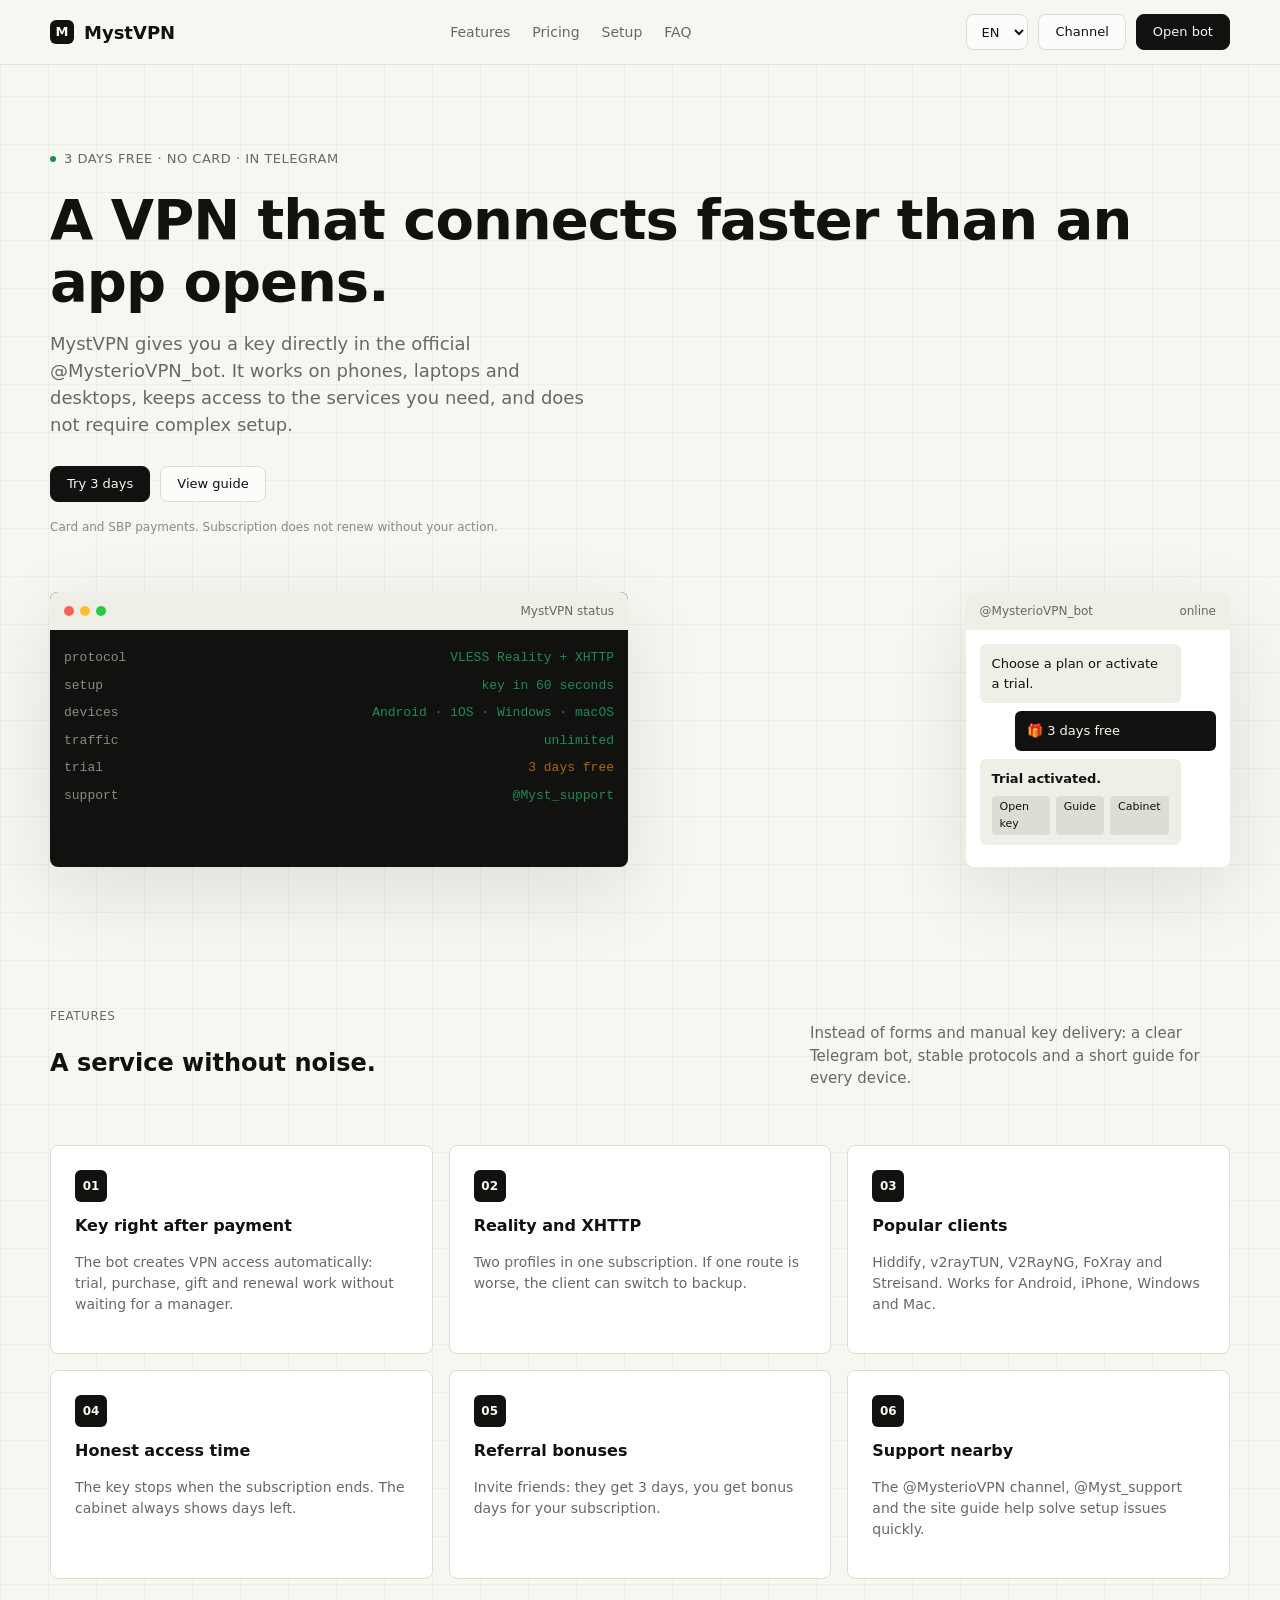
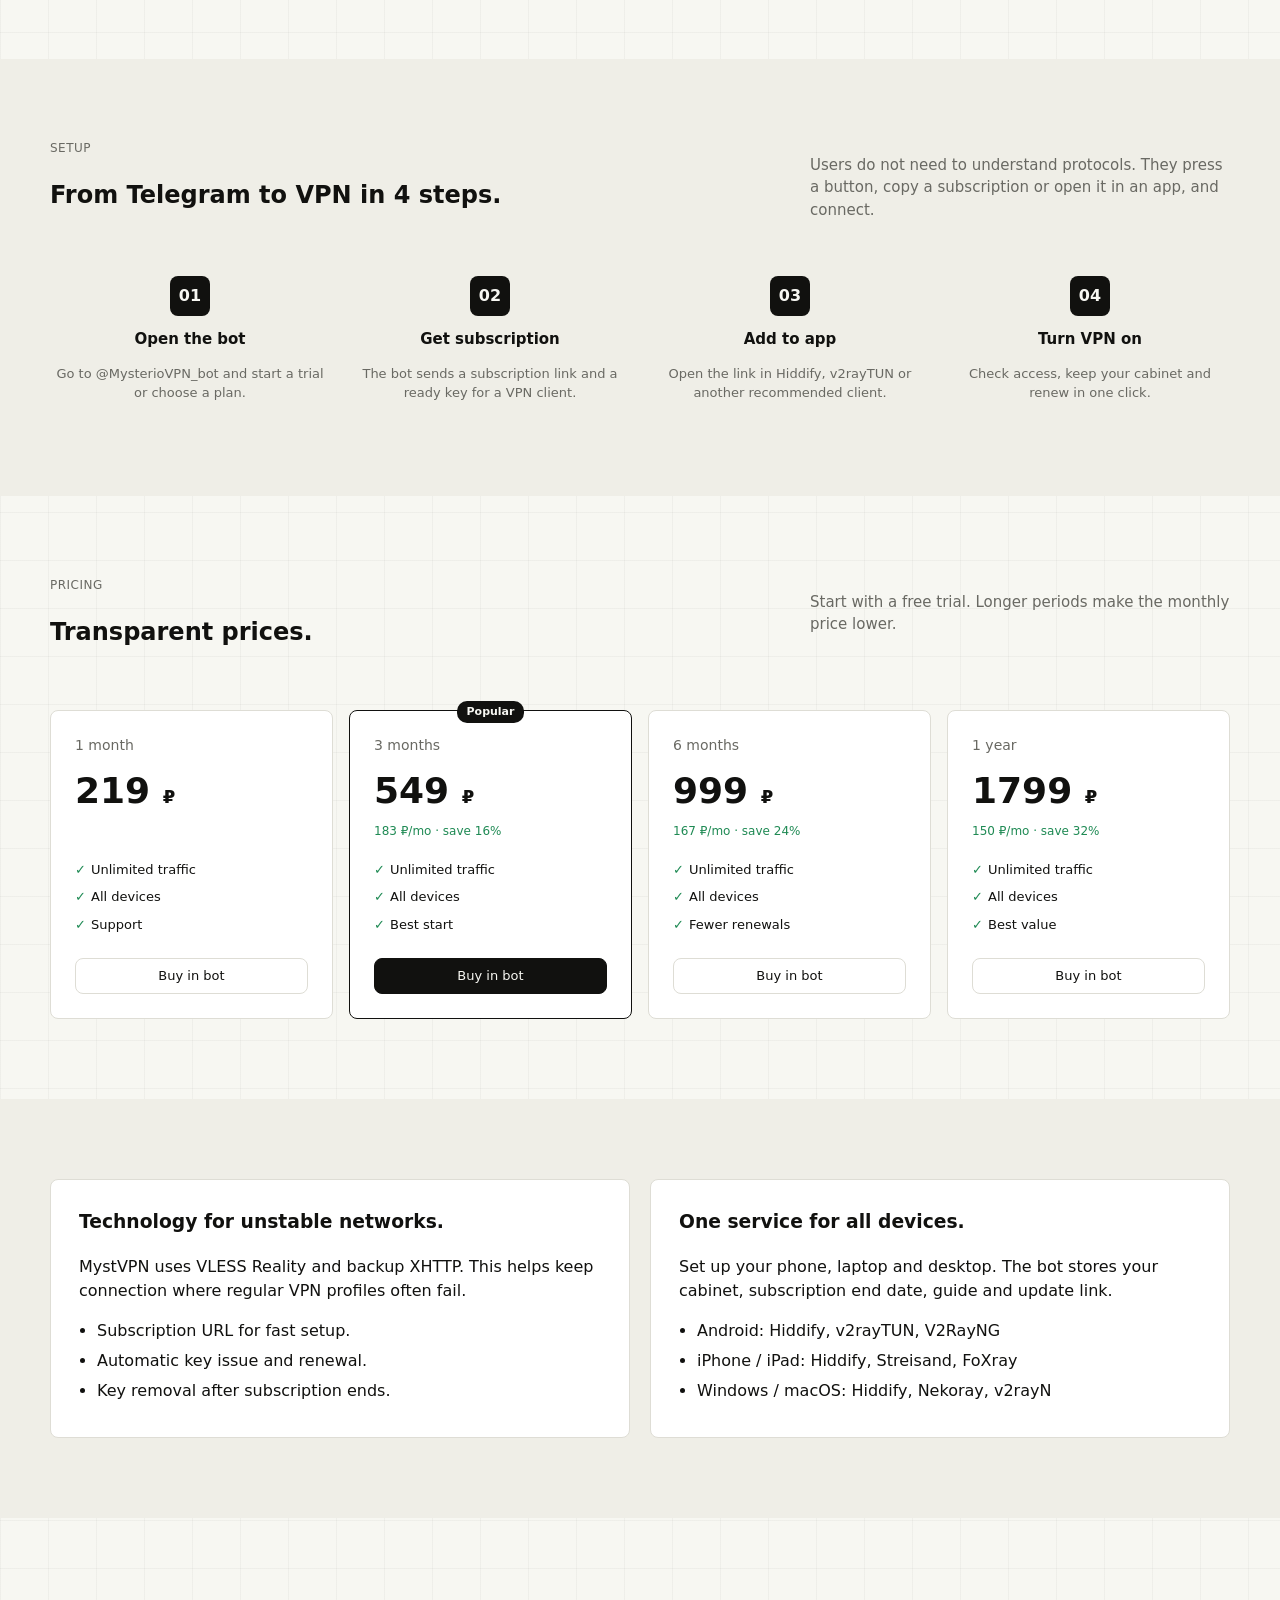
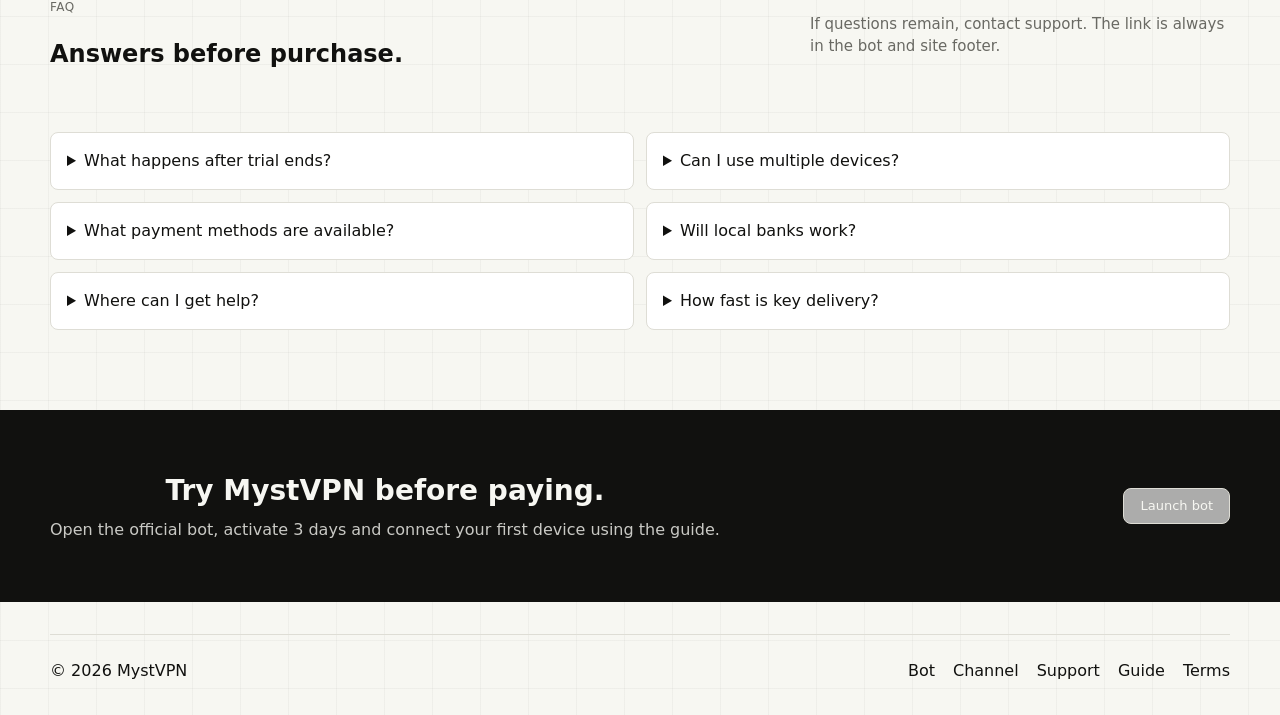
==== commit 88b7d378: "Refactor site: extract CSS/JS, add pages, improve mobile, update deploy" ====
--- a/site/index.html
+++ b/site/index.html
@@ -12,319 +12,7 @@
   <meta property="og:description" content="Подключи VPN за 60 секунд: 3 дня бесплатно, бот в Telegram, поддержка Android, iPhone, Windows и Mac.">
   <meta property="og:type" content="website">
   <meta property="og:url" content="https://keybest.cc/">
-  <style>
-    :root {
-      --bg: #f7f7f2;
-      --surface: #ffffff;
-      --surface-2: #efeee7;
-      --ink: #11110f;
-      --muted: #696963;
-      --soft: #8a8a82;
-      --line: #deddd5;
-      --line-strong: #c8c6bb;
-      --accent: #11110f;
-      --green: #1f8a54;
-      --blue: #2867d8;
-      --amber: #a66900;
-      --radius: 8px;
-      --shadow: 0 24px 80px rgba(17, 17, 15, .10);
-    }
-
-    * { box-sizing: border-box; }
-    html { scroll-behavior: smooth; }
-    body {
-      margin: 0;
-      font-family: Inter, ui-sans-serif, system-ui, -apple-system, BlinkMacSystemFont, "Segoe UI", sans-serif;
-      background:
-        linear-gradient(rgba(17,17,15,.035) 1px, transparent 1px),
-        linear-gradient(90deg, rgba(17,17,15,.035) 1px, transparent 1px),
-        var(--bg);
-      background-size: 48px 48px;
-      color: var(--ink);
-      line-height: 1.5;
-      letter-spacing: 0;
-    }
-
-    a { color: inherit; }
-    .page { min-height: 100vh; }
-    .wrap { width: min(1180px, calc(100% - 40px)); margin: 0 auto; }
-
-    .nav {
-      position: sticky;
-      top: 0;
-      z-index: 20;
-      background: rgba(247, 247, 242, .82);
-      backdrop-filter: blur(18px);
-      border-bottom: 1px solid rgba(17,17,15,.08);
-    }
-    .nav-inner {
-      height: 64px;
-      display: flex;
-      align-items: center;
-      justify-content: space-between;
-      gap: 20px;
-    }
-    .brand {
-      display: inline-flex;
-      align-items: center;
-      gap: 10px;
-      font-weight: 760;
-      text-decoration: none;
-      font-size: 18px;
-    }
-    .mark {
-      width: 24px;
-      height: 24px;
-      border-radius: 6px;
-      background: var(--ink);
-      color: var(--bg);
-      display: grid;
-      place-items: center;
-      font-size: 13px;
-      font-weight: 800;
-    }
-    .nav-links { display: flex; align-items: center; gap: 22px; color: var(--muted); font-size: 14px; }
-    .nav-links a { text-decoration: none; }
-    .nav-links a:hover { color: var(--ink); }
-    .nav-actions { display: flex; align-items: center; gap: 10px; }
-    select {
-      height: 36px;
-      border: 1px solid var(--line);
-      border-radius: var(--radius);
-      background: rgba(255,255,255,.65);
-      color: var(--ink);
-      padding: 0 10px;
-      font: inherit;
-      font-size: 13px;
-    }
-
-    .btn {
-      display: inline-flex;
-      align-items: center;
-      justify-content: center;
-      min-height: 40px;
-      padding: 0 16px;
-      border-radius: var(--radius);
-      border: 1px solid var(--line-strong);
-      background: var(--surface);
-      text-decoration: none;
-      font-weight: 650;
-      font-size: 14px;
-      white-space: nowrap;
-    }
-    .btn:hover { border-color: var(--ink); }
-    .btn.primary {
-      background: var(--ink);
-      color: var(--bg);
-      border-color: var(--ink);
-    }
-    .btn.primary:hover { transform: translateY(-1px); box-shadow: 0 10px 28px rgba(17,17,15,.18); }
-
-    .hero {
-      padding: 86px 0 52px;
-      border-bottom: 1px solid rgba(17,17,15,.08);
-    }
-    .eyebrow {
-      display: inline-flex;
-      align-items: center;
-      gap: 8px;
-      min-height: 30px;
-      padding: 0 10px;
-      border: 1px solid var(--line);
-      border-radius: 999px;
-      background: rgba(255,255,255,.7);
-      color: var(--muted);
-      font-size: 13px;
-      font-weight: 620;
-    }
-    .dot { width: 7px; height: 7px; border-radius: 50%; background: var(--green); box-shadow: 0 0 0 4px rgba(31,138,84,.12); }
-    h1 {
-      margin: 26px 0 18px;
-      max-width: 980px;
-      font-size: clamp(48px, 8vw, 104px);
-      line-height: .95;
-      letter-spacing: -0.055em;
-      font-weight: 780;
-    }
-    .lead {
-      max-width: 700px;
-      color: var(--muted);
-      font-size: clamp(18px, 2vw, 22px);
-      margin: 0 0 30px;
-    }
-    .hero-actions { display: flex; align-items: center; gap: 12px; flex-wrap: wrap; }
-    .fineprint { color: var(--soft); font-size: 13px; margin-top: 14px; }
-
-    .hero-grid {
-      display: grid;
-      grid-template-columns: minmax(0, 1fr) 420px;
-      gap: 36px;
-      align-items: end;
-      margin-top: 58px;
-    }
-    .terminal {
-      border: 1px solid var(--line-strong);
-      background: #151513;
-      color: #e9e7db;
-      border-radius: 10px;
-      overflow: hidden;
-      box-shadow: var(--shadow);
-    }
-    .terminal-top, .phone-top {
-      height: 42px;
-      display: flex;
-      align-items: center;
-      gap: 8px;
-      padding: 0 14px;
-      border-bottom: 1px solid rgba(255,255,255,.12);
-      color: #a9a79c;
-      font-size: 13px;
-    }
-    .lights span { display: inline-block; width: 10px; height: 10px; border-radius: 50%; margin-right: 5px; }
-    .lights span:nth-child(1) { background: #ff5f56; }
-    .lights span:nth-child(2) { background: #ffbd2e; }
-    .lights span:nth-child(3) { background: #27c93f; }
-    .terminal-body { padding: 18px; font-family: "SFMono-Regular", Consolas, monospace; font-size: 13px; min-height: 280px; }
-    .line { display: flex; justify-content: space-between; gap: 16px; padding: 8px 0; border-bottom: 1px solid rgba(255,255,255,.07); }
-    .line:last-child { border-bottom: 0; }
-    .ok { color: #76d99d; }
-    .warn { color: #ffd37a; }
-
-    .phone {
-      border: 1px solid var(--line-strong);
-      border-radius: 28px;
-      background: var(--surface);
-      box-shadow: var(--shadow);
-      overflow: hidden;
-    }
-    .phone-top { border-bottom-color: var(--line); color: var(--muted); justify-content: space-between; }
-    .chat { padding: 18px; background: #f1f0e9; }
-    .bubble {
-      border: 1px solid var(--line);
-      background: var(--surface);
-      border-radius: 8px;
-      padding: 12px;
-      margin-bottom: 10px;
-      font-size: 14px;
-    }
-    .bubble.user { background: var(--ink); color: var(--bg); margin-left: 56px; border-color: var(--ink); }
-    .mini-buttons { display: grid; gap: 8px; margin-top: 12px; }
-    .mini-buttons span { display: block; padding: 9px 10px; border: 1px solid var(--line); border-radius: 7px; background: #fafaf7; font-weight: 650; text-align: center; }
-
-    section { padding: 84px 0; }
-    .section-head { display: flex; justify-content: space-between; align-items: end; gap: 28px; margin-bottom: 30px; }
-    .kicker { color: var(--muted); font-weight: 720; font-size: 13px; text-transform: uppercase; letter-spacing: .12em; }
-    h2 { margin: 8px 0 0; font-size: clamp(34px, 5vw, 62px); line-height: 1; letter-spacing: -0.045em; font-weight: 760; }
-    .section-copy { max-width: 460px; color: var(--muted); font-size: 17px; }
-
-    .cards { display: grid; grid-template-columns: repeat(3, 1fr); gap: 14px; }
-    .card {
-      border: 1px solid var(--line);
-      background: rgba(255,255,255,.68);
-      border-radius: var(--radius);
-      padding: 22px;
-    }
-    .card h3 { margin: 0 0 8px; font-size: 18px; letter-spacing: -.015em; }
-    .card p { margin: 0; color: var(--muted); font-size: 15px; }
-    .icon { width: 36px; height: 36px; border-radius: 7px; display: grid; place-items: center; background: var(--surface-2); margin-bottom: 18px; font-weight: 800; }
-
-    .band {
-      background: rgba(255,255,255,.55);
-      border-top: 1px solid rgba(17,17,15,.08);
-      border-bottom: 1px solid rgba(17,17,15,.08);
-    }
-    .steps { display: grid; grid-template-columns: repeat(4, 1fr); gap: 12px; }
-    .step { border-left: 1px solid var(--line-strong); padding: 4px 18px 8px; }
-    .num { color: var(--soft); font-size: 13px; font-weight: 760; margin-bottom: 18px; }
-    .step h3 { margin: 0 0 8px; font-size: 18px; }
-    .step p { margin: 0; color: var(--muted); font-size: 15px; }
-
-    .pricing { display: grid; grid-template-columns: repeat(4, 1fr); gap: 12px; }
-    .price {
-      position: relative;
-      border: 1px solid var(--line);
-      background: rgba(255,255,255,.76);
-      border-radius: var(--radius);
-      padding: 22px;
-      display: flex;
-      flex-direction: column;
-      min-height: 330px;
-    }
-    .price.featured { border-color: var(--ink); box-shadow: 0 0 0 1px var(--ink), var(--shadow); }
-    .tag { position: absolute; top: 14px; right: 14px; font-size: 12px; font-weight: 760; color: var(--green); }
-    .period { color: var(--muted); font-weight: 700; font-size: 14px; }
-    .amount { margin: 18px 0 6px; font-size: 42px; line-height: 1; letter-spacing: -.04em; font-weight: 780; }
-    .amount span { font-size: 15px; color: var(--muted); font-weight: 520; letter-spacing: 0; }
-    .save { color: var(--green); font-size: 13px; min-height: 20px; }
-    .price ul { list-style: none; padding: 0; margin: 22px 0 20px; color: var(--muted); font-size: 14px; }
-    .price li { margin: 8px 0; }
-    .price li::before { content: "✓"; color: var(--green); margin-right: 8px; font-weight: 800; }
-    .price .btn { margin-top: auto; width: 100%; }
-
-    .wide {
-      display: grid;
-      grid-template-columns: 1fr 1fr;
-      gap: 14px;
-    }
-    .panel {
-      border: 1px solid var(--line);
-      border-radius: var(--radius);
-      background: rgba(255,255,255,.72);
-      padding: 26px;
-    }
-    .panel h3 { font-size: 26px; line-height: 1.08; letter-spacing: -.035em; margin: 0 0 12px; }
-    .panel p, .panel li { color: var(--muted); }
-    .panel ul { margin: 18px 0 0; padding-left: 18px; }
-
-    .faq { display: grid; grid-template-columns: 1fr 1fr; gap: 12px; }
-    details {
-      border: 1px solid var(--line);
-      background: rgba(255,255,255,.72);
-      border-radius: var(--radius);
-      padding: 18px;
-    }
-    summary { cursor: pointer; font-weight: 720; }
-    details p { color: var(--muted); margin: 12px 0 0; }
-
-    .cta {
-      padding: 72px 0;
-      background: var(--ink);
-      color: var(--bg);
-    }
-    .cta-inner { display: flex; justify-content: space-between; align-items: center; gap: 28px; }
-    .cta h2 { color: var(--bg); max-width: 720px; }
-    .cta p { color: #c9c7bd; font-size: 18px; margin: 16px 0 0; max-width: 580px; }
-    .cta .btn { background: var(--bg); color: var(--ink); border-color: var(--bg); }
-
-    footer { padding: 34px 0; color: var(--muted); font-size: 14px; }
-    .footer-inner { display: flex; justify-content: space-between; gap: 20px; flex-wrap: wrap; border-top: 1px solid var(--line); padding-top: 24px; }
-    .footer-links { display: flex; gap: 18px; flex-wrap: wrap; }
-    .footer-links a { text-decoration: none; }
-    .footer-links a:hover { color: var(--ink); }
-
-    [dir="rtl"] .bubble.user { margin-left: 0; margin-right: 56px; }
-    [dir="rtl"] .price li::before { margin-right: 0; margin-left: 8px; }
-
-    @media (max-width: 960px) {
-      .nav-links { display: none; }
-      .hero-grid, .wide, .cta-inner { grid-template-columns: 1fr; display: grid; }
-      .cards, .pricing, .steps, .faq { grid-template-columns: 1fr 1fr; }
-      .phone { max-width: 430px; }
-    }
-    @media (max-width: 640px) {
-      .wrap { width: min(100% - 28px, 1180px); }
-      .nav-inner { height: auto; padding: 12px 0; align-items: flex-start; }
-      .nav-actions { flex-wrap: wrap; justify-content: flex-end; }
-      .hero { padding-top: 54px; }
-      .hero-grid { margin-top: 36px; }
-      .cards, .pricing, .steps, .faq { grid-template-columns: 1fr; }
-      .section-head { display: block; }
-      .section-copy { margin-top: 16px; }
-      h1 { font-size: 52px; }
-      .amount { font-size: 38px; }
-      .terminal-body { font-size: 12px; }
-    }
-  </style>
+  <link rel="stylesheet" href="css/styles.css">
 </head>
 <body>
   <div class="page">
@@ -504,73 +192,6 @@
     </footer>
   </div>
 
-  <script>
-    const base = {
-      ru: {
-        nav_features:"Возможности", nav_pricing:"Тарифы", nav_setup:"Подключение", nav_faq:"FAQ", nav_channel:"Канал", nav_bot:"Открыть бота",
-        hero_badge:"3 дня бесплатно · без карты · в Telegram", hero_title:"VPN, который подключается быстрее, чем открывается приложение.", hero_text:"MystVPN выдает ключ прямо в официальном боте @MysterioVPN_bot. Работает на телефоне, ноутбуке и ПК, помогает держать доступ к нужным сервисам и не требует сложной настройки.", cta_trial:"Попробовать 3 дня", cta_guide:"Смотреть инструкцию", hero_note:"Оплата картой и СБП. Подписка не продлевается без вашего действия.",
-        mock_setup:"ключ за 60 секунд", mock_traffic:"безлимитный", mock_trial:"3 дня бесплатно", chat_1:"Выберите тариф или активируйте пробный период.", chat_2:"🎁 3 дня бесплатно", chat_3:"Пробный период активирован.", chat_btn_1:"Открыть ключ", chat_btn_2:"Инструкция", chat_btn_3:"Личный кабинет",
-        features_kicker:"Возможности", features_title:"Сервис без лишнего шума.", features_text:"Вместо кабинетов, форм и ручной выдачи ключей — понятный Telegram-бот, стабильные протоколы и короткая инструкция для каждого устройства.",
-        f1_title:"Ключ сразу после оплаты", f1_text:"Бот создает VPN-доступ автоматически: пробник, покупка, подарок и продление работают без ожидания менеджера.", f2_title:"Reality и XHTTP", f2_text:"Два профиля в одной подписке. Если один маршрут работает хуже, клиент может переключиться на резервный.", f3_title:"Все популярные клиенты", f3_text:"Hiddify, v2rayTUN, V2RayNG, FoXray и Streisand. Подходит для Android, iPhone, Windows и Mac.", f4_title:"Честный срок доступа", f4_text:"Ключ отключается по окончании подписки. В кабинете всегда видно, сколько дней осталось.", f5_title:"Реферальные бонусы", f5_text:"Приглашайте друзей: они получают 3 дня, вы получаете бонусные дни к своей подписке.", f6_title:"Поддержка рядом", f6_text:"Канал @MysterioVPN, поддержка @Myst_support и инструкция на сайте помогают быстро решить проблемы подключения.",
-        setup_kicker:"Подключение", setup_title:"От Telegram до VPN за 4 шага.", setup_text:"Пользователь не разбирается в протоколах. Он нажимает кнопку, копирует подписку или открывает ее в приложении и подключается.", s1_title:"Откройте бота", s1_text:"Перейдите в @MysterioVPN_bot и запустите пробник или выберите тариф.", s2_title:"Получите подписку", s2_text:"Бот отправит ссылку подписки и готовый ключ для VPN-клиента.", s3_title:"Добавьте в приложение", s3_text:"Откройте ссылку в Hiddify, v2rayTUN или другом рекомендованном клиенте.", s4_title:"Включите VPN", s4_text:"Проверьте доступ, сохраните кабинет и продлевайте подписку в один клик.",
-        pricing_kicker:"Тарифы", pricing_title:"Прозрачные цены.", pricing_text:"Можно начать с бесплатного пробника. Чем дольше срок, тем ниже цена за месяц.", p1_period:"1 месяц", p2_period:"3 месяца", p3_period:"6 месяцев", p4_period:"1 год", p2_save:"183 ₽/мес · экономия 16%", p3_save:"167 ₽/мес · экономия 24%", p4_save:"150 ₽/мес · экономия 32%", popular:"Популярный", pf1:"Безлимитный трафик", pf2:"Все устройства", pf3:"Поддержка", pf4:"Лучший старт", pf5:"Меньше продлений", pf6:"Максимальная выгода", buy:"Купить в боте",
-        tech_title:"Технологии под нестабильные сети.", tech_text:"MystVPN использует VLESS Reality и резервный XHTTP-профиль. Это помогает сохранить подключение в ситуациях, где обычные VPN-профили часто ломаются.", tech_l1:"Subscription URL для быстрой настройки.", tech_l2:"Автоматическая выдача и продление ключа.", tech_l3:"Удаление ключа после окончания подписки.", devices_title:"Один сервис для всех устройств.", devices_text:"Настройте телефон, ноутбук и домашний компьютер. Бот хранит кабинет, срок подписки, инструкцию и ссылку для обновления профиля.",
-        faq_title:"Ответы до покупки.", faq_text:"Если останутся вопросы, напишите в поддержку. Ссылка всегда есть в боте и внизу сайта.", q1:"Что будет после окончания пробника?", a1:"Ключ перестанет работать. Чтобы продолжить, выберите тариф в боте и оплатите подписку.", q2:"Можно ли пользоваться на нескольких устройствах?", a2:"Да. Один профиль можно добавить на телефон, планшет, ноутбук и ПК.", q3:"Какие способы оплаты доступны?", a3:"В боте доступны оплата картой и СБП через YooKassa. Также поддерживаются подарки и промокоды.", q4:"Российские банки будут работать?", a4:"Для банков и госуслуг лучше включить bypass в VPN-клиенте. В кабинете есть отдельная подсказка с правилами маршрутизации.", q5:"Где получить помощь?", a5:"Поддержка: @Myst_support. Новости и статусы сервиса: @MysterioVPN.", q6:"Как быстро выдается ключ?", a6:"Обычно сразу после пробника или оплаты. Если панель временно недоступна, в кабинете появится кнопка повторной выдачи.",
-        final_title:"Попробуйте MystVPN до оплаты.", final_text:"Откройте официальный бот, активируйте 3 дня и подключите первое устройство по инструкции.", final_btn:"Запустить бота", foot_bot:"Бот", foot_channel:"Канал", foot_support:"Поддержка", foot_guide:"Инструкция", foot_terms:"Оферта"
-      },
-      en: {
-        nav_features:"Features", nav_pricing:"Pricing", nav_setup:"Setup", nav_faq:"FAQ", nav_channel:"Channel", nav_bot:"Open bot",
-        hero_badge:"3 days free · no card · in Telegram", hero_title:"A VPN that connects faster than an app opens.", hero_text:"MystVPN gives you a key directly in the official @MysterioVPN_bot. It works on phones, laptops and desktops, keeps access to the services you need, and does not require complex setup.", cta_trial:"Try 3 days", cta_guide:"View guide", hero_note:"Card and SBP payments. Subscription does not renew without your action.",
-        mock_setup:"key in 60 seconds", mock_traffic:"unlimited", mock_trial:"3 days free", chat_1:"Choose a plan or activate a trial.", chat_2:"🎁 3 days free", chat_3:"Trial activated.", chat_btn_1:"Open key", chat_btn_2:"Guide", chat_btn_3:"Cabinet",
-        features_kicker:"Features", features_title:"A service without noise.", features_text:"Instead of forms and manual key delivery: a clear Telegram bot, stable protocols and a short guide for every device.",
-        f1_title:"Key right after payment", f1_text:"The bot creates VPN access automatically: trial, purchase, gift and renewal work without waiting for a manager.", f2_title:"Reality and XHTTP", f2_text:"Two profiles in one subscription. If one route is worse, the client can switch to backup.", f3_title:"Popular clients", f3_text:"Hiddify, v2rayTUN, V2RayNG, FoXray and Streisand. Works for Android, iPhone, Windows and Mac.", f4_title:"Honest access time", f4_text:"The key stops when the subscription ends. The cabinet always shows days left.", f5_title:"Referral bonuses", f5_text:"Invite friends: they get 3 days, you get bonus days for your subscription.", f6_title:"Support nearby", f6_text:"The @MysterioVPN channel, @Myst_support and the site guide help solve setup issues quickly.",
-        setup_kicker:"Setup", setup_title:"From Telegram to VPN in 4 steps.", setup_text:"Users do not need to understand protocols. They press a button, copy a subscription or open it in an app, and connect.", s1_title:"Open the bot", s1_text:"Go to @MysterioVPN_bot and start a trial or choose a plan.", s2_title:"Get subscription", s2_text:"The bot sends a subscription link and a ready key for a VPN client.", s3_title:"Add to app", s3_text:"Open the link in Hiddify, v2rayTUN or another recommended client.", s4_title:"Turn VPN on", s4_text:"Check access, keep your cabinet and renew in one click.",
-        pricing_kicker:"Pricing", pricing_title:"Transparent prices.", pricing_text:"Start with a free trial. Longer periods make the monthly price lower.", p1_period:"1 month", p2_period:"3 months", p3_period:"6 months", p4_period:"1 year", p2_save:"183 ₽/mo · save 16%", p3_save:"167 ₽/mo · save 24%", p4_save:"150 ₽/mo · save 32%", popular:"Popular", pf1:"Unlimited traffic", pf2:"All devices", pf3:"Support", pf4:"Best start", pf5:"Fewer renewals", pf6:"Best value", buy:"Buy in bot",
-        tech_title:"Technology for unstable networks.", tech_text:"MystVPN uses VLESS Reality and backup XHTTP. This helps keep connection where regular VPN profiles often fail.", tech_l1:"Subscription URL for fast setup.", tech_l2:"Automatic key issue and renewal.", tech_l3:"Key removal after subscription ends.", devices_title:"One service for all devices.", devices_text:"Set up your phone, laptop and desktop. The bot stores your cabinet, subscription end date, guide and update link.",
-        faq_title:"Answers before purchase.", faq_text:"If questions remain, contact support. The link is always in the bot and site footer.", q1:"What happens after trial ends?", a1:"The key stops working. To continue, choose a plan in the bot and pay.", q2:"Can I use multiple devices?", a2:"Yes. One profile can be added to phone, tablet, laptop and PC.", q3:"What payment methods are available?", a3:"Card and SBP payments via YooKassa are available in the bot. Gifts and promo codes are also supported.", q4:"Will local banks work?", a4:"For banks and government services, enable bypass in the VPN client. The cabinet has a routing guide.", q5:"Where can I get help?", a5:"Support: @Myst_support. News and status: @MysterioVPN.", q6:"How fast is key delivery?", a6:"Usually immediately after trial or payment. If the panel is temporarily unavailable, the cabinet has a retry button.",
-        final_title:"Try MystVPN before paying.", final_text:"Open the official bot, activate 3 days and connect your first device using the guide.", final_btn:"Launch bot", foot_bot:"Bot", foot_channel:"Channel", foot_support:"Support", foot_guide:"Guide", foot_terms:"Terms"
-      }
-    };
-
-    const packs = {
-      fr: { hero_title:"Un VPN qui se connecte en quelques secondes.", nav_features:"Fonctions", nav_pricing:"Tarifs", nav_setup:"Installation", nav_faq:"FAQ", nav_channel:"Canal", nav_bot:"Ouvrir le bot", cta_trial:"Essayer 3 jours", cta_guide:"Voir le guide", pricing_title:"Des prix transparents.", buy:"Acheter dans le bot", final_btn:"Lancer le bot" },
-      es: { hero_title:"Un VPN que se conecta en segundos.", nav_features:"Funciones", nav_pricing:"Precios", nav_setup:"Conexión", nav_faq:"FAQ", nav_channel:"Canal", nav_bot:"Abrir bot", cta_trial:"Probar 3 días", cta_guide:"Ver guía", pricing_title:"Precios claros.", buy:"Comprar en el bot", final_btn:"Abrir bot" },
-      pt: { hero_title:"Uma VPN que conecta em segundos.", nav_features:"Recursos", nav_pricing:"Preços", nav_setup:"Configuração", nav_faq:"FAQ", nav_channel:"Canal", nav_bot:"Abrir bot", cta_trial:"Teste 3 dias", cta_guide:"Ver guia", pricing_title:"Preços transparentes.", buy:"Comprar no bot", final_btn:"Abrir bot" },
-      tr: { hero_title:"Saniyeler içinde bağlanan VPN.", nav_features:"Özellikler", nav_pricing:"Fiyatlar", nav_setup:"Kurulum", nav_faq:"SSS", nav_channel:"Kanal", nav_bot:"Botu aç", cta_trial:"3 gün dene", cta_guide:"Kılavuz", pricing_title:"Şeffaf fiyatlar.", buy:"Botta satın al", final_btn:"Botu başlat" },
-      ar: { hero_title:"VPN يتصل خلال ثوان.", nav_features:"المزايا", nav_pricing:"الأسعار", nav_setup:"الإعداد", nav_faq:"الأسئلة", nav_channel:"القناة", nav_bot:"افتح البوت", cta_trial:"جرّب 3 أيام", cta_guide:"الدليل", pricing_title:"أسعار واضحة.", buy:"اشترِ من البوت", final_btn:"تشغيل البوت" },
-      fa: { hero_title:"VPN که در چند ثانیه وصل می‌شود.", nav_features:"قابلیت‌ها", nav_pricing:"قیمت‌ها", nav_setup:"راه‌اندازی", nav_faq:"سوالات", nav_channel:"کانال", nav_bot:"باز کردن ربات", cta_trial:"۳ روز امتحان کن", cta_guide:"راهنما", pricing_title:"قیمت‌گذاری شفاف.", buy:"خرید در ربات", final_btn:"شروع ربات" },
-      uk: { hero_title:"VPN, який підключається за секунди.", nav_features:"Можливості", nav_pricing:"Тарифи", nav_setup:"Підключення", nav_faq:"FAQ", nav_channel:"Канал", nav_bot:"Відкрити бота", cta_trial:"Спробувати 3 дні", cta_guide:"Інструкція", pricing_title:"Прозорі ціни.", buy:"Купити в боті", final_btn:"Запустити бота" },
-      id: { hero_title:"VPN yang tersambung dalam hitungan detik.", nav_features:"Fitur", nav_pricing:"Harga", nav_setup:"Setup", nav_faq:"FAQ", nav_channel:"Kanal", nav_bot:"Buka bot", cta_trial:"Coba 3 hari", cta_guide:"Lihat panduan", pricing_title:"Harga transparan.", buy:"Beli di bot", final_btn:"Mulai bot" },
-      zh: { hero_title:"几秒即可连接的 VPN。", nav_features:"功能", nav_pricing:"价格", nav_setup:"设置", nav_faq:"FAQ", nav_channel:"频道", nav_bot:"打开机器人", cta_trial:"免费试用3天", cta_guide:"查看教程", pricing_title:"透明价格。", buy:"在机器人中购买", final_btn:"启动机器人" },
-      ja: { hero_title:"数秒で接続できるVPN。", nav_features:"機能", nav_pricing:"料金", nav_setup:"設定", nav_faq:"FAQ", nav_channel:"チャンネル", nav_bot:"Botを開く", cta_trial:"3日間試す", cta_guide:"ガイドを見る", pricing_title:"わかりやすい料金。", buy:"Botで購入", final_btn:"Botを起動" },
-      ko: { hero_title:"몇 초 만에 연결되는 VPN.", nav_features:"기능", nav_pricing:"요금", nav_setup:"설정", nav_faq:"FAQ", nav_channel:"채널", nav_bot:"봇 열기", cta_trial:"3일 체험", cta_guide:"가이드 보기", pricing_title:"투명한 가격.", buy:"봇에서 구매", final_btn:"봇 시작" },
-      de: { hero_title:"Ein VPN, das in Sekunden verbindet.", nav_features:"Funktionen", nav_pricing:"Preise", nav_setup:"Einrichtung", nav_faq:"FAQ", nav_channel:"Kanal", nav_bot:"Bot öffnen", cta_trial:"3 Tage testen", cta_guide:"Anleitung", pricing_title:"Klare Preise.", buy:"Im Bot kaufen", final_btn:"Bot starten" },
-      vi: { hero_title:"VPN kết nối trong vài giây.", nav_features:"Tính năng", nav_pricing:"Giá", nav_setup:"Cài đặt", nav_faq:"FAQ", nav_channel:"Kênh", nav_bot:"Mở bot", cta_trial:"Thử 3 ngày", cta_guide:"Xem hướng dẫn", pricing_title:"Giá minh bạch.", buy:"Mua trong bot", final_btn:"Khởi chạy bot" },
-      ms: { hero_title:"VPN yang bersambung dalam beberapa saat.", nav_features:"Ciri", nav_pricing:"Harga", nav_setup:"Tetapan", nav_faq:"FAQ", nav_channel:"Saluran", nav_bot:"Buka bot", cta_trial:"Cuba 3 hari", cta_guide:"Lihat panduan", pricing_title:"Harga jelas.", buy:"Beli dalam bot", final_btn:"Mulakan bot" },
-      hi: { hero_title:"VPN जो कुछ सेकंड में कनेक्ट होता है.", nav_features:"फीचर", nav_pricing:"कीमत", nav_setup:"सेटअप", nav_faq:"FAQ", nav_channel:"चैनल", nav_bot:"बॉट खोलें", cta_trial:"3 दिन आज़माएं", cta_guide:"गाइड देखें", pricing_title:"स्पष्ट कीमतें.", buy:"बॉट में खरीदें", final_btn:"बॉट शुरू करें" }
-    };
-
-    const rtl = new Set(["ar", "fa"]);
-    const data = Object.fromEntries(Object.keys(packs).map(k => [k, { ...base.en, ...packs[k] }]));
-    data.ru = base.ru;
-    data.en = base.en;
-
-    function setLang(lang) {
-      const dict = data[lang] || data.ru;
-      document.documentElement.lang = lang;
-      document.documentElement.dir = rtl.has(lang) ? "rtl" : "ltr";
-      document.querySelectorAll("[data-i18n]").forEach(el => {
-        const key = el.dataset.i18n;
-        if (dict[key]) el.textContent = dict[key];
-      });
-      localStorage.setItem("mystvpn_lang", lang);
-    }
-
-    const select = document.getElementById("langSelect");
-    const saved = localStorage.getItem("mystvpn_lang") || "ru";
-    select.value = data[saved] ? saved : "ru";
-    setLang(select.value);
-    select.addEventListener("change", event => setLang(event.target.value));
-  </script>
+  <script src="js/app.js"></script>
 </body>
 </html>
--- a/site/css/styles.css
+++ b/site/css/styles.css
@@ -0,0 +1,560 @@
+/* MystVPN - Основные стили */
+/* Автор: MystVPN Team */
+
+:root {
+  --bg: #f7f7f2;
+  --surface: #ffffff;
+  --surface-2: #efeee7;
+  --ink: #11110f;
+  --muted: #696963;
+  --soft: #8a8a82;
+  --line: #deddd5;
+  --line-strong: #c8c6bb;
+  --accent: #11110f;
+  --green: #1f8a54;
+  --blue: #2867d8;
+  --amber: #a66900;
+  --radius: 8px;
+  --shadow: 0 24px 80px rgba(17, 17, 15, .10);
+}
+
+* { box-sizing: border-box; }
+html { scroll-behavior: smooth; }
+body {
+  margin: 0;
+  font-family: Inter, ui-sans-serif, system-ui, -apple-system, BlinkMacSystemFont, "Segoe UI", sans-serif;
+  background:
+    linear-gradient(rgba(17,17,15,.035) 1px, transparent 1px),
+    linear-gradient(90deg, rgba(17,17,15,.035) 1px, transparent 1px),
+    var(--bg);
+  background-size: 48px 48px;
+  color: var(--ink);
+  line-height: 1.5;
+  letter-spacing: 0;
+}
+
+a { color: inherit; text-decoration: none; }
+a:hover { color: var(--ink); }
+
+.page { min-height: 100vh; }
+.wrap { width: min(1180px, calc(100% - 40px)); margin: 0 auto; }
+
+/* Навигация */
+.nav {
+  position: sticky;
+  top: 0;
+  z-index: 20;
+  background: rgba(247, 247, 242, .82);
+  backdrop-filter: blur(18px);
+  border-bottom: 1px solid rgba(17,17,15,.08);
+}
+.nav-inner {
+  height: 64px;
+  display: flex;
+  align-items: center;
+  justify-content: space-between;
+  gap: 20px;
+}
+.brand {
+  display: inline-flex;
+  align-items: center;
+  gap: 10px;
+  font-weight: 760;
+  text-decoration: none;
+  font-size: 18px;
+}
+.mark {
+  width: 24px;
+  height: 24px;
+  border-radius: 6px;
+  background: var(--ink);
+  color: var(--bg);
+  display: grid;
+  place-items: center;
+  font-size: 13px;
+  font-weight: 800;
+}
+.nav-links { display: flex; align-items: center; gap: 22px; color: var(--muted); font-size: 14px; }
+.nav-links a { text-decoration: none; }
+.nav-links a:hover { color: var(--ink); }
+.nav-actions { display: flex; align-items: center; gap: 10px; }
+select {
+  height: 36px;
+  border: 1px solid var(--line);
+  border-radius: var(--radius);
+  background: rgba(255,255,255,.65);
+  color: var(--ink);
+  padding: 0 10px;
+  font: inherit;
+  font-size: 13px;
+}
+
+/* Кнопки */
+.btn {
+  display: inline-flex;
+  align-items: center;
+  justify-content: center;
+  height: 36px;
+  padding: 0 16px;
+  border-radius: var(--radius);
+  border: 1px solid var(--line);
+  background: rgba(255,255,255,.65);
+  font-size: 13px;
+  text-decoration: none;
+  transition: all .15s ease;
+}
+.btn:hover {
+  background: var(--surface);
+  border-color: var(--line-strong);
+}
+.btn.primary {
+  background: var(--ink);
+  color: var(--bg);
+  border-color: var(--ink);
+}
+.btn.primary:hover {
+  opacity: .9;
+}
+
+/* Hero секция */
+.hero {
+  padding: 80px 0 60px;
+}
+.eyebrow {
+  display: inline-flex;
+  align-items: center;
+  gap: 8px;
+  color: var(--muted);
+  font-size: 13px;
+  text-transform: uppercase;
+  letter-spacing: .5px;
+}
+.dot {
+  width: 6px;
+  height: 6px;
+  background: var(--green);
+  border-radius: 50%;
+}
+h1 {
+  font-size: 56px;
+  font-weight: 700;
+  line-height: 1.1;
+  margin: 20px 0 16px;
+  letter-spacing: -1px;
+}
+.lead {
+  font-size: 18px;
+  color: var(--muted);
+  max-width: 540px;
+  margin-bottom: 28px;
+}
+.hero-actions {
+  display: flex;
+  gap: 10px;
+  margin-bottom: 16px;
+}
+.fineprint {
+  font-size: 12px;
+  color: var(--soft);
+}
+.hero-grid {
+  display: grid;
+  grid-template-columns: 1fr 1fr;
+  gap: 24px;
+  margin-top: 56px;
+}
+
+/* Терминал */
+.terminal {
+  background: var(--ink);
+  border-radius: var(--radius);
+  overflow: hidden;
+  box-shadow: var(--shadow);
+}
+.terminal-top {
+  background: var(--surface-2);
+  padding: 10px 14px;
+  font-size: 12px;
+  color: var(--muted);
+  display: flex;
+  align-items: center;
+  justify-content: space-between;
+}
+.lights {
+  display: flex;
+  gap: 6px;
+}
+.lights span {
+  width: 10px;
+  height: 10px;
+  border-radius: 50%;
+  background: var(--line);
+}
+.lights span:nth-child(1) { background: #ff5f57; }
+.lights span:nth-child(2) { background: #ffbd2e; }
+.lights span:nth-child(3) { background: #28ca42; }
+.terminal-body {
+  padding: 14px;
+  font-family: ui-monospace, "SF Mono", "Monaco", monospace;
+  font-size: 13px;
+}
+.line {
+  display: flex;
+  justify-content: space-between;
+  padding: 4px 0;
+}
+.line span:first-child { color: var(--soft); }
+.line .ok { color: var(--green); }
+.line .warn { color: var(--amber); }
+
+/* Чат */
+.phone {
+  background: var(--surface);
+  border-radius: var(--radius);
+  overflow: hidden;
+  box-shadow: var(--shadow);
+  max-width: 480px;
+  margin-left: auto;
+}
+.phone-top {
+  background: var(--surface-2);
+  padding: 10px 14px;
+  font-size: 12px;
+  display: flex;
+  justify-content: space-between;
+  color: var(--muted);
+}
+.chat {
+  padding: 14px;
+}
+.bubble {
+  background: var(--surface-2);
+  padding: 10px 12px;
+  border-radius: 6px;
+  margin-bottom: 8px;
+  font-size: 13px;
+  max-width: 85%;
+}
+.bubble.user {
+  background: var(--ink);
+  color: var(--bg);
+  margin-left: auto;
+}
+.mini-buttons {
+  display: flex;
+  gap: 6px;
+  margin-top: 8px;
+}
+.mini-buttons span {
+  background: var(--line);
+  padding: 3px 8px;
+  border-radius: 4px;
+  font-size: 11px;
+}
+
+/* Секции */
+section {
+  padding: 80px 0;
+}
+.band {
+  background: var(--surface-2);
+}
+.kicker {
+  font-size: 12px;
+  text-transform: uppercase;
+  letter-spacing: .5px;
+  color: var(--muted);
+}
+.section-head {
+  display: flex;
+  justify-content: space-between;
+  gap: 20px;
+  margin-bottom: 40px;
+}
+.section-copy {
+  max-width: 420px;
+  color: var(--muted);
+  font-size: 15px;
+}
+
+/* Карточки */
+.cards {
+  display: grid;
+  grid-template-columns: repeat(3, 1fr);
+  gap: 16px;
+}
+.card {
+  background: var(--surface);
+  padding: 24px;
+  border-radius: var(--radius);
+  border: 1px solid var(--line);
+}
+.card .icon {
+  width: 32px;
+  height: 32px;
+  background: var(--ink);
+  color: var(--bg);
+  border-radius: 6px;
+  display: grid;
+  place-items: center;
+  font-size: 12px;
+  font-weight: 700;
+  margin-bottom: 12px;
+}
+.card h3 {
+  font-size: 16px;
+  margin: 0 0 8px;
+}
+.card p {
+  font-size: 14px;
+  color: var(--muted);
+  line-height: 1.5;
+}
+
+/* Шаги */
+.steps {
+  display: grid;
+  grid-template-columns: repeat(4, 1fr);
+  gap: 20px;
+}
+.step {
+  text-align: center;
+}
+.num {
+  width: 40px;
+  height: 40px;
+  background: var(--ink);
+  color: var(--bg);
+  border-radius: 8px;
+  display: grid;
+  place-items: center;
+  font-weight: 700;
+  margin: 0 auto 12px;
+}
+.step h3 {
+  font-size: 15px;
+  margin: 0 0 6px;
+}
+.step p {
+  font-size: 13px;
+  color: var(--muted);
+}
+
+/* Тарифы */
+.pricing {
+  display: grid;
+  grid-template-columns: repeat(4, 1fr);
+  gap: 16px;
+}
+.price {
+  background: var(--surface);
+  padding: 24px;
+  border-radius: var(--radius);
+  border: 1px solid var(--line);
+  display: flex;
+  flex-direction: column;
+}
+.price.featured {
+  border-color: var(--ink);
+  position: relative;
+}
+.tag {
+  position: absolute;
+  top: -10px;
+  left: 50%;
+  transform: translateX(-50%);
+  background: var(--ink);
+  color: var(--bg);
+  padding: 3px 10px;
+  border-radius: 10px;
+  font-size: 11px;
+  font-weight: 600;
+}
+.period {
+  font-size: 14px;
+  color: var(--muted);
+  margin-bottom: 8px;
+}
+.amount {
+  font-size: 36px;
+  font-weight: 700;
+  margin-bottom: 4px;
+}
+.amount span {
+  font-size: 18px;
+}
+.save {
+  font-size: 12px;
+  color: var(--green);
+  margin-bottom: 16px;
+}
+.price ul {
+  list-style: none;
+  padding: 0;
+  margin: 0 0 20px;
+  flex-grow: 1;
+}
+.price li {
+  font-size: 13px;
+  padding: 4px 0;
+  position: relative;
+  padding-left: 16px;
+}
+.price li::before {
+  content: "✓";
+  position: absolute;
+  left: 0;
+  color: var(--green);
+}
+
+/* Панели */
+.wide {
+  display: grid;
+  grid-template-columns: 1fr 1fr;
+  gap: 20px;
+}
+.panel {
+  background: var(--surface);
+  padding: 28px;
+  border-radius: var(--radius);
+  border: 1px solid var(--line);
+}
+.panel h3 {
+  margin-top: 0;
+}
+.panel ul {
+  margin: 0;
+  padding-left: 18px;
+}
+.panel li {
+  margin: 6px 0;
+}
+
+/* FAQ */
+.faq {
+  display: grid;
+  grid-template-columns: 1fr 1fr;
+  gap: 12px;
+}
+details {
+  background: var(--surface);
+  padding: 16px;
+  border-radius: var(--radius);
+  border: 1px solid var(--line);
+}
+summary {
+  font-weight: 500;
+  cursor: pointer;
+}
+details p {
+  margin: 10px 0 0;
+  color: var(--muted);
+  font-size: 14px;
+}
+
+/* CTA */
+.cta {
+  background: var(--ink);
+  color: var(--bg);
+  text-align: center;
+  padding: 60px 0;
+}
+.cta-inner {
+  display: flex;
+  justify-content: space-between;
+  align-items: center;
+  gap: 20px;
+}
+.cta h2 {
+  margin: 0;
+  font-size: 28px;
+}
+.cta p {
+  margin: 6px 0 0;
+  opacity: .8;
+}
+
+/* Футер */
+footer {
+  padding: 32px 0;
+}
+.footer-inner {
+  display: flex;
+  justify-content: space-between;
+  gap: 20px;
+  flex-wrap: wrap;
+  border-top: 1px solid var(--line);
+  padding-top: 24px;
+}
+.footer-links {
+  display: flex;
+  gap: 18px;
+  flex-wrap: wrap;
+}
+.footer-links a {
+  text-decoration: none;
+}
+.footer-links a:hover {
+  color: var(--ink);
+}
+
+/* RTL поддержка */
+[dir="rtl"] .bubble.user { margin-left: 0; margin-right: 56px; }
+[dir="rtl"] .price li::before { margin-right: 0; margin-left: 8px; }
+
+/* Медиа-запросы - Планшеты */
+@media (max-width: 1024px) {
+  .wrap { width: min(100% - 32px, 1180px); }
+  h1 { font-size: 48px; }
+  .hero { padding: 60px 0 40px; }
+  .hero-grid { grid-template-columns: 1fr; gap: 32px; }
+  .phone { margin: 0 auto; }
+  .terminal { max-width: 500px; margin: 0 auto; }
+}
+
+/* Медиа-запросы - Мобильные устройства */
+@media (max-width: 768px) {
+  .nav-links { display: none; }
+  .nav-inner { height: auto; padding: 12px 0; }
+  .nav-actions { flex-wrap: wrap; }
+  .wrap { width: calc(100% - 24px); }
+  h1 { font-size: 36px; letter-spacing: -0.5px; }
+  .lead { font-size: 16px; }
+  .hero { padding: 40px 0 30px; }
+  .hero-grid { margin-top: 24px; }
+  .section-head { display: block; }
+  .section-copy { margin-top: 12px; }
+  .cards, .pricing, .steps, .faq { grid-template-columns: 1fr; }
+  .wide { grid-template-columns: 1fr; }
+  .amount { font-size: 32px; }
+  .terminal-body { font-size: 11px; }
+  .btn { height: 34px; padding: 0 12px; font-size: 12px; }
+  .hero-actions { flex-wrap: wrap; }
+}
+
+/* Медиа-запросы - Маленькие мобильные */
+@media (max-width: 480px) {
+  .wrap { width: calc(100% - 20px); }
+  h1 { font-size: 28px; }
+  .eyebrow { font-size: 11px; }
+  .lead { font-size: 15px; }
+  .hero { padding: 30px 0 20px; }
+  .card { padding: 20px; }
+  .card h3 { font-size: 15px; }
+  .card p { font-size: 13px; }
+  .step { padding: 10px; }
+  .num { width: 36px; height: 36px; font-size: 13px; }
+  .price { padding: 20px; }
+  .panel { padding: 20px; }
+  .faq { grid-template-columns: 1fr; }
+  .cta-inner { flex-direction: column; text-align: center; }
+  .footer-inner { flex-direction: column; text-align: center; }
+}
+
+/* Медиа-запросы - Очень маленькие экраны */
+@media (max-width: 360px) {
+  h1 { font-size: 24px; }
+  .btn { height: 32px; padding: 0 10px; font-size: 11px; }
+  .card { padding: 16px; }
+  .price { padding: 16px; }
+}
